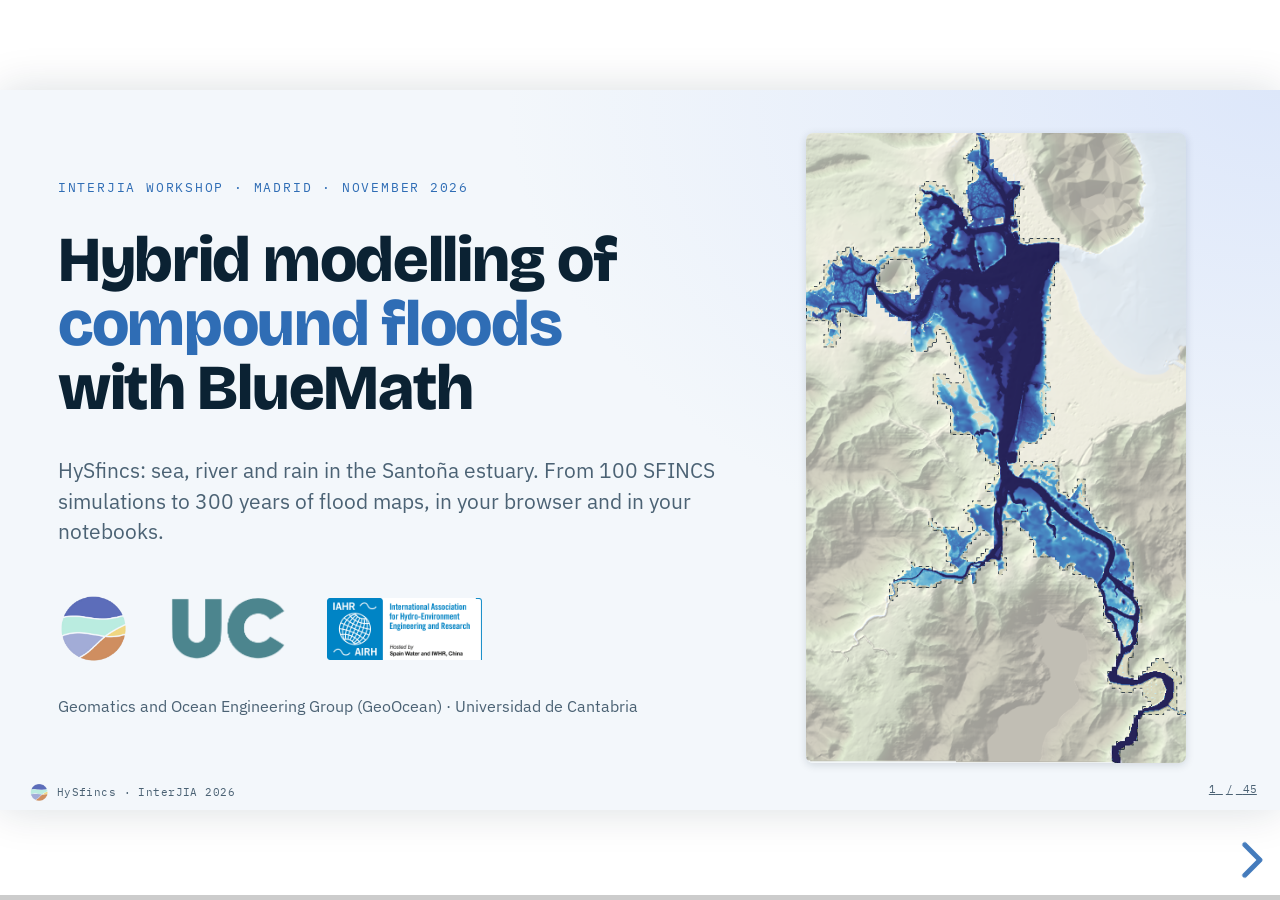
==== slides/index.html @ ae159c7e "[JTH] add slides for the course" ====
<!doctype html>
<html lang="en">
<head>
<meta charset="utf-8">
<meta name="viewport" content="width=device-width, initial-scale=1">
<title>HySfincs · InterJIA 2026</title>
<meta name="description" content="Hybrid compound-flood modelling of the Santoña estuary with BlueMath: interactive slides of the InterJIA workshop (GeoOcean, Universidad de Cantabria).">
<link rel="icon" href="img/geoocean.png">
<link rel="preconnect" href="https://fonts.googleapis.com">
<link rel="stylesheet" href="https://fonts.googleapis.com/css2?family=Bricolage+Grotesque:opsz,wght@12..96,500;12..96,700;12..96,800&family=IBM+Plex+Mono:wght@500;600&family=IBM+Plex+Sans:wght@400;500;600&display=swap">
<link rel="stylesheet" href="vendor/reveal/reset.min.css">
<link rel="stylesheet" href="vendor/reveal/reveal.min.css">
<link rel="stylesheet" href="css/theme.css">
<link rel="stylesheet" href="css/bricks.css">
</head>
<body>
<div class="reveal">
<div class="slides">

<!-- =====================================================================
     0. INTRO
     ===================================================================== -->
<section class="title" data-state="title">
  <div class="frame full">
    <div class="cols c-6-4" style="align-items:center">
      <div class="stack" style="gap:1.2em">
        <div class="eyebrow">InterJIA workshop · Madrid · November 2026</div>
        <h1>Hybrid modelling of <em>compound floods</em> with BlueMath</h1>
        <p class="lede">HySfincs: sea, river and rain in the Santoña estuary. From 100 SFINCS simulations to 300 years of flood maps, in your browser and in your notebooks.</p>
        <div class="logos" style="margin-top:1.2em">
          <img src="img/geoocean.png" alt="GeoOcean">
          <img src="img/UC.png" alt="Universidad de Cantabria">
          <img class="wide" src="img/interjia.png" alt="IAHR">
        </div>
        <p class="small muted" style="margin-top:.4em">Geomatics and Ocean Engineering Group (GeoOcean) · Universidad de Cantabria</p>
      </div>
      <div class="figure fill" data-demo="title-map"></div>
    </div>
  </div>
  <aside class="notes">Welcome. Two hours: short talks, each followed by a notebook. Everything you see here runs in the browser; the notebooks run in Codespaces.</aside>
</section>

<section>
  <div class="frame">
    <div>
      <div class="eyebrow">Today</div>
      <h2>Four steps, four notebooks</h2>
      <p class="lede">Each block is a short talk with interactive demos, then you run the notebook. About two hours in total.</p>
    </div>
    <div class="stack" style="justify-content:center">
      <div class="pipeline" style="grid-template-columns:repeat(5,1fr)">
        <div class="step"><span class="n">15 min</span><h3>BlueMath &amp; the case</h3><p>Why hybrid models, and the Santoña estuary.</p></div>
        <div class="step"><span class="n">15 + 25 min · notebook 01</span><h3>Sample &amp; simulate</h3><p>LHS + MDA pick 100 days, SFINCS floods them, PCA compresses the maps.</p><span class="tk k-stats">LHS · MDA · PCA</span></div>
        <div class="step"><span class="n">10 + 10 min · notebook 02</span><h3>Surrogate</h3><p>An RBF learns the flood map of any day in milliseconds.</p><span class="tk k-stats">RBF</span></div>
        <div class="step"><span class="n">10 + 10 min · notebook 03</span><h3>Climate emulator</h3><p>Weather types and copulas generate 300 years of plausible days.</p><span class="tk k-stats">KMA · copulas</span></div>
        <div class="step"><span class="n">10 + 10 min · notebook 04</span><h3>Flood climate</h3><p>110,000 days through the surrogate: return periods and flood maps.</p><span class="tk k-method">HyFlood</span></div>
      </div>
      <div class="callout" style="margin-top:1.2em">Got lost? Set <code>USE_PRETRAINED = True</code> at the top of notebooks 02 and 04: they then read our models from <code>notebooks/pretrained/</code>.</div>
    </div>
  </div>
</section>

<section>
  <div class="frame">
    <div>
      <div class="eyebrow">Your lab for today</div>
      <h2>Everything is ready in the browser</h2>
    </div>
    <div class="cols c2" style="align-content:start">
      <div class="stack">
        <div class="card">
          <h3>1 · Open Codespaces</h3>
          <p class="small">On <span class="mono">github.com/GeoOcean/BlueMath_Course_InterJIA</span>, click <b>Code → Codespaces → Create</b>. Wait about a minute: everything is installed.</p>
        </div>
        <div class="card">
          <h3>2 · Run the notebooks in order</h3>
          <p class="small">Open <code>notebooks/01</code> and choose the Python kernel in <span class="mono">/opt/conda</span>. Then 02, 03 and 04.</p>
        </div>
        <div class="card">
          <h3>3 · Stuck?</h3>
          <p class="small">Set <code>USE_PRETRAINED = True</code> at the top of notebooks 02 and 04 (<code>run_sfincs = False</code> in 01) and continue with our results.</p>
        </div>
      </div>
      <div class="card soft mono small" style="white-space:pre;line-height:1.55;align-self:start">notebooks/
├── <b>01_SFINCS_wrapper.ipynb</b>
├── <b>02_Surrogate.ipynb</b>
├── <b>03_Emulator.ipynb</b>
├── <b>04_Flood_climate.ipynb</b>
├── data/          inputs
├── pretrained/    our results
└── utils/         helper code</div>
    </div>
  </div>
  <aside class="notes">Prefer your own machine? The README explains how to run the same setup with Docker or conda.</aside>
</section>

<!-- =====================================================================
     1. BLUEMATH
     ===================================================================== -->
<section>
  <div class="frame full">
    <div class="cols c-4-6" style="align-items:center">
      <div class="stack" style="gap:1em">
        <div class="eyebrow">BlueMath · GeoOcean, Universidad de Cantabria</div>
        <h1 style="font-size:2.6em">Small pieces.<br><em>Bigger</em> ocean science.</h1>
        <p class="lede">BlueMath is an open-source Python framework for the statistical analysis and simulation of coastal climate hazards. Years of research broken into small, reusable pieces that anyone can snap together into methods and climate services.</p>
        <p class="mono small"><a href="https://github.com/GeoOcean/BlueMath" target="_blank" rel="noopener">github.com/GeoOcean/BlueMath</a></p>
      </div>
      <div data-demo="bricks-hero"></div>
    </div>
  </div>
</section>

<section>
  <div class="frame">
    <div>
      <div class="eyebrow">Why we built it</div>
      <h2>Most coastal research is hard to reuse</h2>
    </div>
    <div class="stack" style="justify-content:center;gap:1.6em" data-demo="count-up">
      <div class="stats">
        <div class="stat"><div class="num" data-count="70">70%</div><p>of researchers failed to reproduce someone else's published research.</p><div class="src">Baker, 2016</div></div>
        <div class="stat"><div class="num" data-count="50" data-prefix="&gt;">&gt;50%</div><p>failed to reproduce their own experiments.</p><div class="src">Baker, 2016</div></div>
        <div class="stat"><div class="num" data-count="11">11%</div><p>of the analysed papers provided their code.</p><div class="src">Jansen et al., 2020</div></div>
      </div>
      <p style="max-width:44em">Research slows down when every new method has to be rebuilt from scratch before it fits into an existing workflow. BlueMath turns that work into shared pieces that are <b>written once, tested, and reused</b>.</p>
    </div>
  </div>
</section>

<section>
  <div class="frame">
    <div>
      <div class="eyebrow">Three layers</div>
      <h2>Pieces snap into methods. Methods stack into services.</h2>
    </div>
    <div data-demo="explorer" class="fill"></div>
  </div>
  <aside class="notes">Click a method: the wires show the toolkit pieces it uses. Today we build HyFlood (LHS, MDA, PCA, SFINCS + an interpolator) and feed it with a MUSCLE-like climate emulator: the "probabilistic flood risk" service.</aside>
</section>

<section>
  <div class="frame">
    <div>
      <div class="eyebrow">How you run it today</div>
      <h2>One image, every machine</h2>
    </div>
    <div class="layers">
      <div class="lay-row fragment fade-up" data-fragment-index="4">
        <div class="lay-k">You work here</div>
        <div class="lay k-data2"><img src="img/icons/jupyter.svg" alt=""><div><b>This repository</b><small>notebooks and data</small></div></div>
      </div>
      <div class="lay-row">
        <div class="lay-k fragment fade-up" data-fragment-index="2">Docker image<small>geoocean/interjia</small></div>
        <div class="lay-image">
          <div class="lay k-stats2 fragment fade-up" data-fragment-index="3"><img src="img/icons/python.svg" alt=""><img src="img/geoocean.png" alt=""><div><b>Python + bluemath-tk</b><small>and everything the notebooks need</small></div></div>
          <div class="lay k-model2 fragment fade-up" data-fragment-index="2"><img src="img/icons/fortran.svg" alt=""><div><b>SFINCS</b><small>the flood model</small></div></div>
          <div class="lay k-os2 fragment fade-up" data-fragment-index="2"><img src="img/icons/ubuntu.svg" alt=""><div><b>Ubuntu 22.04</b><small>system libraries</small></div></div>
        </div>
      </div>
      <div class="lay-row fragment fade-up" data-fragment-index="1">
        <div class="lay-k">Runs on</div>
        <div class="lay-hosts">
          <div class="lay host"><img src="img/icons/github.svg" alt=""><div><b>GitHub Codespaces</b><small>in the browser · today</small></div></div>
          <div class="lay host"><img src="img/icons/docker.svg" alt=""><div><b>Your laptop</b><small>Docker · Linux, Windows, macOS</small></div></div>
          <div class="lay host"><img src="img/icons/docker.svg" alt="" style="filter:grayscale(1)"><div><b>A cluster</b><small>Apptainer · many cores</small></div></div>
        </div>
      </div>
      <p class="small muted fragment" data-fragment-index="5">Installed once, the same everywhere: same results on any machine. Platforms such as <a href="https://dive.edito.eu" target="_blank" rel="noopener">EDITO</a> run models the same way.</p>
    </div>
  </div>
  <aside class="notes">Build it from the bottom: the machine, then the image (Ubuntu and SFINCS compiled once), then Python with bluemath-tk, then the repository mounted on top. Only the bottom row changes between Codespaces, a laptop or a cluster. Note: EDITO runs tools the same way, as containers in a cloud datalab next to its data lake.</aside>
</section>

<section>
  <div class="frame">
    <div>
      <div class="eyebrow">Coming to BlueMath</div>
      <h2>HYDRA: hydrology and climate in Python</h2>
    </div>
    <div class="cols c-3-7" style="align-items:center">
      <div class="stack" style="align-items:center;gap:1em">
        <img src="img/hydra.png" alt="HYDRA logo" class="hydra-logo">
        <p class="small muted center">From raw data to scenarios, simulations and risk products, in reproducible workflows.</p>
        <p class="mono small center"><a href="https://hydra-web.yellowwave-5aaa93b0.spaincentral.azurecontainerapps.io/" target="_blank" rel="noopener">HYDRA website ↗</a></p>
      </div>
      <div class="stack" style="gap:1em">
        <div class="cols c4" style="gap:.7em">
          <div class="card"><span class="tag">1</span><h3>Data</h3><p class="small muted">Automatic downloads: precipitation, discharge, climate change, soils</p></div>
          <div class="card"><span class="tag">2</span><h3>Climate analysis</h3><p class="small muted">Extremes, regional frequency, copulas, spatial interpolation</p></div>
          <div class="card"><span class="tag">3</span><h3>Stochastic generation</h3><p class="small muted">Synthetic series and multisite rainfall</p></div>
          <div class="card"><span class="tag">4</span><h3>Modelling</h3><p class="small muted">Hydrological and hydraulic models, automated</p></div>
        </div>
        <div class="cols c2" style="gap:.7em">
          <div class="card soft"><p class="tiny muted mono-label">DATA SOURCES</p><p class="small">ERA5 · GPM · AEMET · Meteostat · GloFAS · GRDC · CMIP6 · SoilGrids</p></div>
          <div class="card soft"><p class="tiny muted mono-label">MODELS</p><p class="small">HEC-HMS · SWAT+ · HEC-RAS · <b>SFINCS</b></p></div>
        </div>
        <p class="small">Today the river discharge and the rain come as files. With HYDRA in BlueMath, the same SFINCS workflow could start from the downloads and the stochastic rainfall.</p>
      </div>
    </div>
  </div>
  <aside class="notes">HYDRA, by Salvador Navas (GeoOcean): a modular library for hydrological and climate analysis and flood modelling. 4 modules, 51 notebooks, pilot cases on the Manzanares (Madrid) and the 2024 Valencia DANA. It will probably be included in BlueMath soon.</aside>
</section>

<section>
  <div class="frame">
    <div>
      <div class="eyebrow">The hybrid recipe</div>
      <h2>Expensive physics where it matters, statistics everywhere else</h2>
    </div>
    <div class="stack" style="gap:1.2em">
      <div class="pipeline">
        <div class="step fragment fade-up" data-fragment-index="1"><span class="n">01</span><h3>Sample</h3><p>Cover all plausible days</p><span class="tk k-stats">LHS</span></div>
        <div class="step fragment fade-up" data-fragment-index="1"><span class="n">01</span><h3>Select</h3><p>Keep the 100 most different</p><span class="tk k-stats">MDA</span></div>
        <div class="step fragment fade-up" data-fragment-index="2"><span class="n">01</span><h3>Simulate</h3><p>Run the physics on those 100 days only</p><span class="tk k-model">SFINCS</span></div>
        <div class="step fragment fade-up" data-fragment-index="3"><span class="n">01</span><h3>Reduce</h3><p>Flood maps → a few numbers</p><span class="tk k-stats">PCA</span></div>
        <div class="step fragment fade-up" data-fragment-index="3"><span class="n">02</span><h3>Learn</h3><p>Forcing → numbers → map</p><span class="tk k-stats">RBF</span></div>
        <div class="step fragment fade-up" data-fragment-index="4"><span class="n">03 · 04</span><h3>Emulate</h3><p>Thousands of years of days → flood statistics</p><span class="tk k-stats">KMA · copulas</span></div>
      </div>
      <div class="cols c3 fragment" data-fragment-index="5" style="margin-top:.6em">
        <div class="card"><div class="big-num" style="color:var(--river)">2.6 days</div><p class="small muted">SFINCS on the 110,673 emulated days (~2 s each)</p></div>
        <div class="card"><div class="big-num" style="color:var(--sea)">~5 min</div><p class="small muted">SFINCS on the 100 selected days, in parallel on a laptop</p></div>
        <div class="card"><div class="big-num" style="color:var(--rain)">seconds</div><p class="small muted">The surrogate on the 110,673 days</p></div>
      </div>
    </div>
  </div>
  <aside class="notes">This is the whole course in one slide. The numbers at the bottom are the reason hybrid models exist.</aside>
</section>

<!-- =====================================================================
     2. CASE STUDY
     ===================================================================== -->
<section>
  <div class="frame">
    <div>
      <div class="eyebrow">The case</div>
      <h2>The Santoña estuary floods from three sides</h2>
    </div>
    <div class="cols c-4-6">
      <div class="stack" style="gap:1em">
        <ul class="clean">
          <li><b class="sea">The sea</b>: tide + storm surge + wave setup enter through the mouth, between El Puntal and Santoña.</li>
          <li><b class="river">The river</b>: the Asón brings up to ~1,200 m³/s into the south of the estuary.</li>
          <li><b class="rain">The rain</b>: falls on the whole domain, marshes and valleys included.</li>
        </ul>
        <div class="callout">Often the three arrive <b>on the same day</b>: a compound flood. Modelling each driver alone misses it.</div>
        <p class="tiny muted">Hover the map: elevation from the 20 m topobathymetry (UTM 30N). The dashed area is the SFINCS domain, closed at the mouth.</p>
      </div>
      <div data-demo="site-map" class="fill"></div>
    </div>
  </div>
</section>

<section>
  <div class="frame">
    <div>
      <div class="eyebrow">Data · 2008–2018</div>
      <h2>Ten years of daily drivers</h2>
    </div>
    <div data-demo="history-ts" class="fill"></div>
  </div>
  <aside class="notes">Daily maxima. TWL = astronomical tide + surge + wave setup at the mouth. Q = Asón at Ampuero. Rain = daily accumulation. Drag on the plot to zoom into a winter.</aside>
</section>

<section>
  <div class="frame">
    <div>
      <div class="eyebrow">Data · 3,716 days</div>
      <h2>Are the drivers related?</h2>
    </div>
    <div class="cols c-7-3">
      <div data-demo="history-scatter" class="fill"></div>
      <div class="stack" style="justify-content:center">
        <p><b class="river">River</b> and <b class="rain">rain</b> go together: rain generates the runoff. A big flood with no rain is not physical.</p>
        <p>The <b class="sea">sea</b> is driven by the tide, the surge and the waves: almost independent of the river.</p>
        <div class="callout">The sampling of notebook 01 and the emulator of notebook 03 must respect this structure.</div>
      </div>
    </div>
  </div>
</section>

<!-- =====================================================================
     3. NOTEBOOK 01
     ===================================================================== -->
<section class="divider">
  <div class="frame">
    <div class="cols c-3-7" style="align-items:center">
      <div class="num">01</div>
      <div>
        <div class="eyebrow">Notebook 01 · SFINCS wrapper</div>
        <h1>Sample and simulate</h1>
        <p class="lede">We cannot run SFINCS for every possible day. Which days do we run?</p>
        <div class="learn"><span>Latin Hypercube</span><span>Maximum Dissimilarity</span><span>SFINCS forcing</span><span>subgrid</span><span>PCA</span></div>
      </div>
    </div>
  </div>
</section>

<section>
  <div class="frame">
    <div>
      <div class="eyebrow"><span class="nb">01</span> Sampling</div>
      <h2>Random vs Latin Hypercube</h2>
    </div>
    <div class="cols c-7-3">
      <div data-demo="lhs" class="fill"></div>
      <div class="stack" style="justify-content:center">
        <p><b>Random</b> sampling leaves gaps and clusters, by chance.</p>
        <p><b>LHS</b> splits every variable into <i>N</i> equal strata and puts exactly one sample in each row and each column: one shaded cell per row and per column.</p>
        <p class="small muted">Every value range is covered, whatever <i>N</i>. Here the samples sit at the centre of their cells; in bluemath-tk they are placed at random inside them. In 3D (TWL, Q, rain) the idea is the same.</p>
        <div class="callout small">Notebook: <code>LHS(num_dimensions=3, seed=1)</code> → 20,000 samples.</div>
      </div>
    </div>
  </div>
</section>

<section>
  <div class="frame">
    <div>
      <div class="eyebrow"><span class="nb">01</span> Sampling</div>
      <h2>Keep it physical</h2>
    </div>
    <div class="cols c-7-3">
      <div data-demo="hull" class="fill"></div>
      <div class="stack" style="justify-content:center">
        <p>The LHS samples <b class="river">Q</b> and <b class="rain">rain</b> independently: it proposes a river flood on a dry day.</p>
        <p>We keep only the samples inside the <b>convex hull</b> of the observed (Q, rain) pairs.</p>
        <p class="small muted">The <b class="sea">TWL</b> is left free: high tide + river flood stays possible.</p>
        <div class="callout small"><span data-ref="hull-count">20,000 → 13,457</span> plausible scenarios.</div>
      </div>
    </div>
  </div>
</section>

<section>
  <div class="frame">
    <div>
      <div class="eyebrow"><span class="nb">01</span> Selection</div>
      <h2>Maximum Dissimilarity: the most different days</h2>
    </div>
    <div class="cols c-7-3">
      <div data-demo="mda-toy" class="fill"></div>
      <div class="stack" style="justify-content:center">
        <ol style="margin:0;padding-left:1.2em;display:grid;gap:.5em" class="small">
          <li>Start from an extreme point.</li>
          <li>For every point, compute its distance to the <b>closest</b> point already selected.</li>
          <li>Select the point with the <b>largest</b> of those distances.</li>
          <li>Repeat until you have <i>N</i>.</li>
        </ol>
        <p class="small muted">The selection covers the edges first: exactly where the extremes are. Random selection mostly picks the crowded centre.</p>
      </div>
    </div>
  </div>
</section>

<section>
  <div class="frame">
    <div>
      <div class="eyebrow"><span class="nb">01</span> Selection</div>
      <h2>100 days for SFINCS</h2>
    </div>
    <div class="cols c-7-3">
      <div data-demo="mda-3d" class="fill"></div>
      <div class="stack" style="justify-content:center">
        <p>The real selection of the notebook: <b>MDA</b> on the 13,457 plausible scenarios, normalised to [0, 1].</p>
        <p class="small muted">Move the slider: the first cases are the corners of the space. Drag the plot to rotate it.</p>
        <div class="callout small"><code>MDA(num_centers=100).fit(data, normalize_data=True)</code></div>
      </div>
    </div>
  </div>
</section>

<section>
  <div class="frame">
    <div>
      <div class="eyebrow"><span class="nb">01</span> Forcing</div>
      <h2>From one daily value to a SFINCS forcing</h2>
    </div>
    <div class="cols c-7-3">
      <div data-demo="forcing" class="fill"></div>
      <div class="stack" style="justify-content:center;gap:.7em">
        <p class="small"><b class="sea">Sea</b>: a triangle peaking at hour 12. The tide is symmetric around the mean level and the residual (surge + setup) is nearly constant over a day, so
          <math display="block"><msub><mi>TWL</mi><mi>min</mi></msub><mo>=</mo><mn>2</mn><mover><mi>NTR</mi><mo>‾</mo></mover><mo>−</mo><msub><mi>TWL</mi><mi>max</mi></msub></math></p>
        <p class="small"><b class="river">River</b>: the SCS unit hydrograph scaled to the daily peak, shifted by a random lag of ±2–6 h.</p>
        <p class="small"><b class="rain">Rain</b>: the daily depth spread uniformly over the 24 h.</p>
      </div>
    </div>
  </div>
</section>

<section>
  <div class="frame">
    <div>
      <div class="eyebrow"><span class="nb">01</span> SFINCS</div>
      <h2>A fast flood model, thanks to subgrid</h2>
    </div>
    <div class="cols c-4-6">
      <div class="stack" style="gap:.8em">
        <p class="small"><b>SFINCS</b> (Deltares) solves simplified shallow-water equations: fast enough for compound floods over large areas.</p>
        <ul class="clean small">
          <li><b>100 m</b> computational grid, 175 × 127 cells</li>
          <li><b>Subgrid</b> tables from the <b>20 m</b> DEM: each cell knows how its volume and wet area grow with the level</li>
          <li><b class="sea">Water level</b> imposed on the mouth line, <b class="river">Asón</b> at the southern edge, <b class="rain">rain</b> on every cell</li>
          <li>~2 s per day of simulation</li>
        </ul>
        <p class="tiny muted">Move the water level: a coarse model without subgrid sees the cell as either dry or wet; the subgrid cell fills gradually, like the real terrain.</p>
      </div>
      <div data-demo="subgrid" class="fill"></div>
    </div>
  </div>
</section>

<section>
  <div class="frame">
    <div>
      <div class="eyebrow"><span class="nb">01</span> Results</div>
      <h2>Each driver floods a different place</h2>
    </div>
    <div data-demo="sfincs-cases" class="fill"></div>
  </div>
  <aside class="notes">Real SFINCS results (maximum water depth on the 20 m DEM). These are the MDA cases closest to each situation, as in the notebook.</aside>
</section>

<section>
  <div class="frame">
    <div>
      <div class="eyebrow"><span class="nb">01</span> PCA</div>
      <h2>Principal components in two dimensions</h2>
    </div>
    <div class="cols c-6-4">
      <div data-demo="pca-toy" class="fill"></div>
      <div class="stack" style="justify-content:center">
        <p>PCA finds the directions where the data <b>vary the most</b>. Rotate the axis: the variance of the projections is largest along PC1.</p>
        <p class="small muted">With correlated variables, one direction captures almost everything, and the second adds little.</p>
        <div class="callout small">Our "variables" are the 2,910 wet cells of a flood map. Most of them rise and fall together.</div>
      </div>
    </div>
  </div>
</section>

<section>
  <div class="frame">
    <div>
      <div class="eyebrow"><span class="nb">01</span> PCA</div>
      <h2>2,910 cells → 8 numbers</h2>
    </div>
    <div data-demo="pca-maps" class="fill"></div>
  </div>
  <aside class="notes">Water level map = mean + PC1·EOF1 + PC2·EOF2 + … The EOFs are maps, the PCs are the weights of each case. 8 PCs keep 99.9% of the variance.</aside>
</section>

<section class="hands-on">
  <div class="frame">
    <div>
      <div class="eyebrow">Hands-on · 25 min</div>
      <h2>Your turn: notebook 01</h2>
    </div>
    <div class="cols c-6-4">
      <div class="nbcard">
        <div class="nbname">notebooks/01_SFINCS_wrapper.ipynb</div>
        <ol>
          <li>Look at the historical days and build the <b>LHS + hull + MDA</b> selection.</li>
          <li>Plot the forcing of a few cases. Which lag did each case get?</li>
          <li>Build the SFINCS model and <b>run the 100 cases</b> (a few minutes).</li>
          <li>Compare the flood maps of the six situations.</li>
          <li>Fit the <b>PCA</b>: how many components do you need?</li>
        </ol>
        <div class="callout warn small">No SFINCS on your machine? Set <code>run_sfincs = False</code>: the notebook uses our results.</div>
      </div>
      <div class="stack">
        <div class="clock">25′</div>
        <p class="small muted">You should see:</p>
        <div class="expect">SFINCS cases run: 100 of 100
8 PCs explain 99.91% of the variance</div>
      </div>
    </div>
  </div>
</section>

<!-- =====================================================================
     4. NOTEBOOK 02
     ===================================================================== -->
<section class="divider">
  <div class="frame">
    <div class="cols c-3-7" style="align-items:center">
      <div class="num">02</div>
      <div>
        <div class="eyebrow">Notebook 02 · Surrogate</div>
        <h1>A flood model in milliseconds</h1>
        <p class="lede">An interpolator learns the 100 SFINCS runs and predicts the flood map of any day.</p>
        <div class="learn"><span>radial basis functions</span><span>inverse PCA</span><span>k-fold cross-validation</span></div>
      </div>
    </div>
  </div>
</section>

<section>
  <div class="frame">
    <div>
      <div class="eyebrow"><span class="nb">02</span> RBF</div>
      <h2>Radial basis functions in one dimension</h2>
    </div>
    <div class="cols c-7-3">
      <div data-demo="rbf-1d" class="fill"></div>
      <div class="stack" style="justify-content:center;gap:.7em">
        <p class="small">The prediction is a weighted sum of bumps centred at the training points, plus a linear trend:</p>
        <math display="block"><mi>f</mi><mo>(</mo><mi>x</mi><mo>)</mo><mo>=</mo><munder><mo>∑</mo><mi>i</mi></munder><msub><mi>w</mi><mi>i</mi></msub><mspace width="0.2em"/><msup><mi>e</mi><mrow><mo>−</mo><msup><mrow><mo>‖</mo><mi>x</mi><mo>−</mo><msub><mi>x</mi><mi>i</mi></msub><mo>‖</mo></mrow><mn>2</mn></msup><mo>/</mo><mn>2</mn><msup><mi>σ</mi><mn>2</mn></msup></mrow></msup><mo>+</mo><msub><mi>a</mi><mn>0</mn></msub><mo>+</mo><mi>a</mi><mo>·</mo><mi>x</mi></math>
        <p class="small">The weights make <i>f</i> pass <b>exactly</b> through every training point. <b>σ</b> sets how far each point reaches.</p>
        <p class="tiny muted">Click on the plot to add a training point. bluemath-tk optimises σ for each output.</p>
      </div>
    </div>
  </div>
</section>

<section>
  <div class="frame">
    <div>
      <div class="eyebrow"><span class="nb">02</span> The surrogate</div>
      <h2>From the forcing to a flood map</h2>
    </div>
    <div class="stack" style="justify-content:center;gap:1.4em">
      <div class="pipeline" style="grid-template-columns:repeat(5,1fr)">
        <div class="step"><span class="n">input</span><h3>3 numbers</h3><p><span class="sea">TWL</span>, <span class="river">Q</span>, <span class="rain">rain</span>, normalised to [0, 1]</p></div>
        <div class="step"><span class="n">× 8 RBFs</span><h3>8 PCs</h3><p>One RBF per principal component, each with its own σ</p><span class="tk k-stats">RBF</span></div>
        <div class="step"><span class="n">inverse PCA</span><h3>Water level</h3><p>mean + Σ PC<sub>k</sub> · EOF<sub>k</sub> on the 100 m grid</p><span class="tk k-stats">PCA</span></div>
        <div class="step"><span class="n">subgrid downscaling</span><h3>Water depth</h3><p>max(level − DEM, 0) on the 20 m DEM</p><span class="tk k-model">hydromt-sfincs</span></div>
        <div class="step"><span class="n">output</span><h3>Flood map</h3><p>In milliseconds, for any day</p></div>
      </div>
      <div class="cols c2">
        <div class="card"><h3>Why water level, not depth?</h3><p class="small muted">The level is a smooth surface defined in every active cell: PCA and RBF handle it well. The DEM adds the sharp wet/dry edges afterwards.</p></div>
        <div class="card"><h3>What the RBF cannot do</h3><p class="small muted">It interpolates between the 100 SFINCS days. Outside their range (bigger storms than ever simulated) it is not reliable.</p></div>
      </div>
    </div>
  </div>
</section>

<section>
  <div class="frame">
    <div>
      <div class="eyebrow"><span class="nb">02</span> Live</div>
      <h2>Your own flood, computed in this browser</h2>
    </div>
    <div data-demo="surrogate-live" class="fill"></div>
  </div>
  <aside class="notes">This is the actual RBF + PCA of notebook 02 (pretrained), reimplemented in JavaScript and checked against bluemath-tk. Try: high TWL alone, then high Q alone, then both. Then "Big river, no rain": each value is within the slider range, but the combination is outside the convex hull of the 100 SFINCS cases (in 3D), so the RBF extrapolates and the alert turns red. The 2D plots are projections, so a day can look inside both and still be outside in 3D.</aside>
</section>

<section>
  <div class="frame">
    <div>
      <div class="eyebrow"><span class="nb">02</span> Validation</div>
      <h2>How many SFINCS runs do we need?</h2>
    </div>
    <div data-demo="kfold" class="fill"></div>
  </div>
  <aside class="notes">5-fold: every case is predicted by an RBF that never saw it. With N training cases taken in MDA order. The error drops fast and flattens around 30–40 runs.</aside>
</section>

<section class="hands-on">
  <div class="frame">
    <div>
      <div class="eyebrow">Hands-on · 10 min</div>
      <h2>Your turn: notebook 02</h2>
    </div>
    <div class="cols c-6-4">
      <div class="nbcard">
        <div class="nbname">notebooks/02_Surrogate.ipynb</div>
        <ol>
          <li>Fit the <b>RBF</b> from the forcing to the 8 PCs.</li>
          <li>Run the <b>5-fold cross-validation</b> and look at the error vs the number of SFINCS runs.</li>
          <li>Compare SFINCS and RBF for the worst and the median case. Where does the surrogate fail?</li>
          <li>Predict your own days: change <code>new_days</code>.</li>
        </ol>
        <div class="callout small">💬 How would you improve it? More runs, another kernel, fewer PCs…</div>
      </div>
      <div class="stack">
        <div class="clock">10′</div>
        <p class="small muted">Lost? <code>USE_PRETRAINED = True</code></p>
      </div>
    </div>
  </div>
</section>

<!-- =====================================================================
     5. NOTEBOOK 03
     ===================================================================== -->
<section class="divider">
  <div class="frame">
    <div class="cols c-3-7" style="align-items:center">
      <div class="num">03</div>
      <div>
        <div class="eyebrow">Notebook 03 · Climate emulator</div>
        <h1>Hundreds of years of weather</h1>
        <p class="lede">Ten years of data cannot tell us the 100-year flood. We simulate plausible days that keep the physics of the weather.</p>
        <div class="learn"><span>daily weather types</span><span>Gaussian copulas</span><span>validation</span></div>
      </div>
    </div>
  </div>
</section>

<section>
  <div class="frame">
    <div>
      <div class="eyebrow"><span class="nb">03</span> Why emulate</div>
      <h2>From weather patterns to daily drivers</h2>
    </div>
    <div class="stack" style="justify-content:center;gap:1.3em">
      <div class="pipeline" style="grid-template-columns:repeat(4,1fr)">
        <div class="step fragment fade-up"><span class="n">yearly</span><h3>Annual weather types</h3><p>The large-scale ocean-climate state of each year</p><span class="tk k-stats">AWT</span></div>
        <div class="step fragment fade-up"><span class="n">daily · given</span><h3>Daily weather types</h3><p>25 patterns of sea level pressure around Iberia, simulated day by day</p><span class="tk k-stats">KMA · ALR</span></div>
        <div class="step fragment fade-up"><span class="n">daily · notebook 03</span><h3>One copula per type</h3><p>Rain, surge + setup and river discharge sampled <b>together</b></p><span class="tk k-stats">Gaussian copula</span></div>
        <div class="step fragment fade-up"><span class="n">output</span><h3>3 × 100 years</h3><p>110,673 plausible days, with the right dependence</p></div>
      </div>
      <div class="callout fragment">The DWT series (<code>data/xds_output.nc</code>) is given. In notebook 03 you fit the copulas and simulate the drivers. The tide is added in notebook 04.</div>
    </div>
  </div>
</section>

<section>
  <div class="frame">
    <div>
      <div class="eyebrow"><span class="nb">03</span> Predictor</div>
      <h2>25 daily weather types</h2>
    </div>
    <div data-demo="dwt" class="fill"></div>
  </div>
  <aside class="notes">KMA clustering of the daily atmospheric fields, 1979–2018. Shown: the mean pressure anomaly of each type. Click one: its typical rain, surge and river discharge.</aside>
</section>

<section>
  <div class="frame">
    <div>
      <div class="eyebrow"><span class="nb">03</span> Copulas</div>
      <h2>A Gaussian copula: dependence and marginals, separately</h2>
    </div>
    <div data-demo="copula" class="fill"></div>
  </div>
  <aside class="notes">Three steps: correlated normals → uniforms with the normal CDF → any marginal with its inverse CDF. The rank correlation survives every step.</aside>
</section>

<section>
  <div class="frame">
    <div>
      <div class="eyebrow"><span class="nb">03</span> Copulas</div>
      <h2>One copula per weather type</h2>
    </div>
    <div data-demo="rho" class="fill"></div>
  </div>
</section>

<section>
  <div class="frame">
    <div>
      <div class="eyebrow"><span class="nb">03</span> Output</div>
      <h2>Synthetic weather, validated</h2>
    </div>
    <div data-demo="emulated" class="fill"></div>
  </div>
  <aside class="notes">Top: ten years of one simulation, coloured strip = the weather type of each day. Bottom: quantiles of the simulated vs observed days (QQ). On the diagonal = same distribution.</aside>
</section>

<section class="hands-on">
  <div class="frame">
    <div>
      <div class="eyebrow">Hands-on · 10 min</div>
      <h2>Your turn: notebook 03</h2>
    </div>
    <div class="cols c-6-4">
      <div class="nbcard">
        <div class="nbname">notebooks/03_Emulator.ipynb</div>
        <ol>
          <li>Load the <b>weather types</b> and join them with the daily drivers.</li>
          <li>Fit one <b>Gaussian copula</b> per type and look at its correlations.</li>
          <li>Simulate <b>3 × 100 years</b> from the simulated weather types.</li>
          <li>Validate: histograms per type, scatter, QQ and annual maxima.</li>
        </ol>
        <div class="callout small">💬 Try the <code>ECDF</code> kernel instead of <code>KDE</code> for a variable: what happens to the extremes?</div>
      </div>
      <div class="stack">
        <div class="clock">10′</div>
        <p class="small muted">It writes <code>outputs/simulated_precip_ss_q.nc</code> for notebook 04.</p>
      </div>
    </div>
  </div>
</section>

<!-- =====================================================================
     6. NOTEBOOK 04
     ===================================================================== -->
<section class="divider">
  <div class="frame">
    <div class="cols c-3-7" style="align-items:center">
      <div class="num">04</div>
      <div>
        <div class="eyebrow">Notebook 04 · Flood climate</div>
        <h1>300 years of floods in seconds</h1>
        <p class="lede">The emulator gives the days, the surrogate gives the maps. Together: flood statistics.</p>
        <div class="learn"><span>tide + surge</span><span>training range</span><span>return periods</span><span>compound drivers</span></div>
      </div>
    </div>
  </div>
</section>

<section>
  <div class="frame">
    <div>
      <div class="eyebrow"><span class="nb">04</span> Total water level</div>
      <h2>Adding the tide back</h2>
    </div>
    <div data-demo="tide" class="fill"></div>
  </div>
  <aside class="notes">The emulator only knows the weather part (surge + setup). The tide does not depend on the weather, so we add a random daily tide maximum from the record. Then we clip the days to the training range of the RBF.</aside>
</section>

<section>
  <div class="frame">
    <div>
      <div class="eyebrow"><span class="nb">04</span> Statistics</div>
      <h2>Return periods from 300 emulated years</h2>
    </div>
    <div data-demo="return-period" class="fill"></div>
  </div>
  <aside class="notes">Sort the annual maxima; the k-th largest of n years has a return period of (n+1)/k. With 300 years the 100-year level is read directly, no extreme-value fit needed.</aside>
</section>

<section>
  <div class="frame">
    <div>
      <div class="eyebrow"><span class="nb">04</span> Maps</div>
      <h2>The flood map of any return period</h2>
    </div>
    <div data-demo="flood-T" class="fill"></div>
  </div>
  <aside class="notes">Cell by cell: the quantile of the annual maximum water level, converted to depth on the DEM.</aside>
</section>

<section>
  <div class="frame">
    <div>
      <div class="eyebrow"><span class="nb">04</span> Compound flooding</div>
      <h2>Two places, two different floods</h2>
    </div>
    <div data-demo="drivers" class="fill"></div>
  </div>
  <aside class="notes">Each coloured dot is the day that produced the annual maximum at that location. In the Asón valley they line up with high Q; in the western marshes with high TWL.</aside>
</section>

<section class="hands-on">
  <div class="frame">
    <div>
      <div class="eyebrow">Hands-on · 10 min</div>
      <h2>Your turn: notebook 04</h2>
    </div>
    <div class="cols c-6-4">
      <div class="nbcard">
        <div class="nbname">notebooks/04_Flood_climate.ipynb</div>
        <ol>
          <li>Rebuild the <b>TWL</b> = tide + surge + setup of every emulated day.</li>
          <li>Check how many days fall <b>outside the training range</b>.</li>
          <li>Run the 110,673 days through the surrogate and get the <b>annual maxima</b>.</li>
          <li>Plot the <b>return-period curves</b> and the 10- and 100-year maps.</li>
          <li>Which driver makes the annual maximum at each location?</li>
        </ol>
      </div>
      <div class="stack">
        <div class="clock">10′</div>
        <div class="callout small">💬 What limits the confidence in the 100-year level? What about the days above the training range?</div>
      </div>
    </div>
  </div>
</section>

<!-- =====================================================================
     7. WRAP-UP
     ===================================================================== -->
<section>
  <div class="frame">
    <div>
      <div class="eyebrow">Wrap-up</div>
      <h2>What we built today</h2>
    </div>
    <div class="stack" style="justify-content:center;gap:1.3em">
      <div class="cols c4">
        <div class="card"><div class="big-num" style="color:var(--accent)">100</div><p class="small muted">SFINCS runs, chosen with LHS + MDA</p></div>
        <div class="card"><div class="big-num" style="color:var(--accent)">8</div><p class="small muted">principal components per flood map (99.9%)</p></div>
        <div class="card"><div class="big-num" style="color:var(--accent)">110,673</div><p class="small muted">emulated days through the RBF surrogate</p></div>
        <div class="card"><div class="big-num" style="color:var(--accent)">1:100</div><p class="small muted">year flood map, without fitting an extreme-value distribution</p></div>
      </div>
      <p class="lede" style="max-width:none">The same recipe works for waves (HySwash, HyBeat), cyclones (SHyTCWaves) or any expensive model: <b>simulate a few, learn them, emulate many</b>.</p>
    </div>
  </div>
</section>

<section>
  <div class="frame">
    <div>
      <div class="eyebrow">Discussion</div>
      <h2>Where to be careful</h2>
    </div>
    <div class="cols c2" style="align-content:start">
      <div class="card"><h3>The training range</h3><p class="small muted">The RBF interpolates. Emulated days above the simulated maxima are clipped, and the rarest floods are underestimated. Add SFINCS runs at the edges.</p></div>
      <div class="card"><h3>Simplified forcing</h3><p class="small muted">One triangle, one hydrograph, uniform rain and a random lag per day: the timing of the drivers matters for compound floods.</p></div>
      <div class="card"><h3>The emulator</h3><p class="small muted">300 years from 10 years of local data and 40 of weather types. The tide is drawn independently of the weather.</p></div>
      <div class="card"><h3>A changing climate</h3><p class="small muted">Add sea level rise to the TWL, or drive the emulator with weather types from climate projections.</p></div>
    </div>
  </div>
</section>

<section class="title">
  <div class="frame full">
    <div class="cols c-6-4" style="align-items:center">
      <div class="stack" style="gap:1.1em">
        <div class="eyebrow">Thank you</div>
        <h1>Start with one piece.</h1>
        <p class="lede">Clone the repositories, pick a piece, and build something bigger on top of it.</p>
        <div class="stack tight mono small">
          <a href="https://github.com/GeoOcean/BlueMath_Course_InterJIA" target="_blank" rel="noopener">github.com/GeoOcean/BlueMath_Course_InterJIA</a>
          <a href="https://github.com/GeoOcean/BlueMath_tk" target="_blank" rel="noopener">github.com/GeoOcean/BlueMath_tk</a>
          <a href="https://github.com/GeoOcean/BlueMath" target="_blank" rel="noopener">github.com/GeoOcean/BlueMath</a>
          <a href="https://github.com/Deltares/SFINCS" target="_blank" rel="noopener">github.com/Deltares/SFINCS</a>
        </div>
        <div class="logos" style="margin-top:.8em">
          <img src="img/geoocean.png" alt="GeoOcean">
          <img src="img/UC.png" alt="Universidad de Cantabria">
          <img class="wide" src="img/interjia.png" alt="IAHR">
        </div>
      </div>
      <div class="stack" style="gap:1em">
        <div class="card"><h3>Contribute to BlueMath</h3><p class="small muted">Develop code, use and test the methods on your coast, bring computing power, start a project, host a course. Open an issue or a pull request.</p></div>
        <div class="card"><h3>Credits</h3><p class="small muted">BlueMath toolkit (GeoOcean): LHS, MDA, PCA, RBF and the climate emulator. SFINCS and HydroMT-SFINCS (Deltares). Licensed GPL-3.0.</p></div>
      </div>
    </div>
  </div>
</section>

</div>
<div class="deck-footer"><img src="img/geoocean.png" alt=""> HySfincs · InterJIA 2026</div>
</div>

<script src="vendor/reveal/reveal.min.js"></script>
<script src="vendor/reveal/notes.min.js"></script>
<script src="vendor/plotly.min.js"></script>
<script type="module" src="js/main.js"></script>
</body>
</html>
---- slides/css/theme.css ----
/* HySfincs slides: reveal.js handles navigation only (disableLayout), this
   file lays out a 16:9 stage that scales with the window (all sizes in em). */

:root {
  /* GeoOcean logo */
  --go-indigo: #5B6BB8;
  --go-mint: #B8EBDF;
  --go-lavender: #A3ACD8;
  --go-sand: #CC8B5E;
  --go-sun: #F0D88A;

  --bg: #F3F7FB;
  --bg-2: #E6EEF6;
  --card: #FFFFFF;
  --ink: #0B2233;
  --muted: #4B6274;
  --line: #CCD9E5;
  --navy: #0B1F3A;
  --navy-2: #16306A;
  --accent: #2F6DB5;
  --accent-2: #087DA6;

  /* the three drivers, used everywhere */
  --sea: #2F6DB5;
  --river: #C47A45;
  --rain: #2A9D8F;

  /* BlueMath bricks */
  --k-data: #E8B94A;
  --k-stats: #C892C5;
  --k-model: #7DB3E3;
  --k-domain: #93BD8B;
  --k-method: #7FDBF8;
  --k-service: #F5AE90;

  --font-display: "Bricolage Grotesque", "Avenir Next", system-ui, sans-serif;
  --font-body: "IBM Plex Sans", system-ui, -apple-system, "Segoe UI", sans-serif;
  --font-mono: "IBM Plex Mono", ui-monospace, Menlo, Consolas, monospace;
}

html, body { height: 100%; margin: 0; background: #DCE5EE; }

/* ---------- 16:9 stage ---------- */
.reveal {
  --sw: min(100vw, calc(100vh * 16 / 9));
  --sh: calc(var(--sw) * 9 / 16);
  font-family: var(--font-body);
  font-size: calc(var(--sw) / 62);
  line-height: 1.45;
  color: var(--ink);
}
.reveal .slides {
  width: var(--sw); height: var(--sh);
  inset: 0; margin: auto;
  text-align: left;
  background: var(--bg);
  box-shadow: 0 0 2em rgb(11 34 51 / .15);
  overflow: hidden;
}
.reveal .slides > section {
  width: 100%; height: 100%; top: 0; left: 0;
  padding: 0; box-sizing: border-box;
}
.reveal .slides > section > .frame {
  position: absolute; inset: 0;
  padding: 2.1em 2.8em 2.3em;
  display: grid; grid-template-rows: auto minmax(0, 1fr);
  gap: 1em; box-sizing: border-box;
}
.reveal .slides > section > .frame.full { grid-template-rows: minmax(0, 1fr); }
.reveal .controls { color: var(--accent); }
.reveal .progress { color: var(--accent); height: .25em; }
.reveal .slide-number {
  background: transparent; color: var(--muted);
  font-family: var(--font-mono); font-size: .55em;
  right: calc((100vw - var(--sw)) / 2 + 1.6em); bottom: calc((100vh - var(--sh)) / 2 + .9em);
}
.deck-footer {
  position: absolute; z-index: 5; pointer-events: none;
  left: calc((100vw - var(--sw)) / 2 + 2.8em); bottom: calc((100vh - var(--sh)) / 2 + .8em);
  font-family: var(--font-mono); font-size: .52em; color: var(--muted); letter-spacing: .04em;
  display: flex; align-items: center; gap: .8em;
}
.deck-footer img { height: 1.6em; }
.reveal.dark-slide ~ .deck-footer, .deck-footer.on-dark { color: rgb(255 255 255 / .6); }

/* ---------- type ---------- */
.reveal h1, .reveal h2, .reveal h3 {
  font-family: var(--font-display); margin: 0; letter-spacing: -0.02em;
  text-wrap: balance; color: inherit; text-transform: none;
}
.reveal h1 { font-size: 3.1em; line-height: 1; font-weight: 800; }
.reveal h2 { font-size: 1.85em; line-height: 1.08; font-weight: 700; }
.reveal h3 { font-size: 1.05em; line-height: 1.2; font-weight: 700; }
.reveal p { margin: 0; }
.reveal em { font-style: normal; color: var(--accent); }
.reveal strong, .reveal b { font-weight: 600; }
.reveal a { color: var(--accent); }
.reveal code, .reveal .mono { font-family: var(--font-mono); font-size: .88em; }
.reveal code { background: var(--bg-2); padding: .05em .3em; border-radius: .2em; }
.eyebrow {
  font-family: var(--font-mono); font-size: .62em; letter-spacing: .14em;
  text-transform: uppercase; color: var(--accent); margin-bottom: .45em;
  display: flex; gap: .8em; align-items: center;
}
.eyebrow .nb {
  background: var(--accent); color: white; border-radius: .25em; padding: .1em .45em;
  letter-spacing: .06em;
}
.lede { font-size: 1.02em; color: var(--muted); max-width: 46em; margin-top: .5em !important; }
.muted { color: var(--muted); }
.small { font-size: .78em; }
.tiny { font-size: .62em; }
.center { text-align: center; }
.reveal ul.clean { list-style: none; margin: 0; padding: 0; display: grid; gap: .55em; }
.reveal ul.clean li { padding-left: 1.1em; position: relative; }
.reveal ul.clean li::before {
  content: ""; position: absolute; left: 0; top: .55em; width: .45em; height: .45em;
  border-radius: 50%; background: var(--accent);
}
.sea { color: var(--sea); } .river { color: var(--river); } .rain { color: var(--rain); }
.tag {
  display: inline-block; font-family: var(--font-mono); font-size: .62em; font-weight: 600;
  padding: .15em .5em; border-radius: .3em; background: var(--bg-2); color: var(--muted);
  vertical-align: middle; letter-spacing: .03em;
}
.tag.sea { background: color-mix(in srgb, var(--sea) 16%, white); color: var(--sea); }
.tag.river { background: color-mix(in srgb, var(--river) 18%, white); color: #8a4f22; }
.tag.rain { background: color-mix(in srgb, var(--rain) 18%, white); color: #1d6f65; }
.reveal math { font-size: 1.05em; }

/* ---------- layout helpers ---------- */
.cols { display: grid; gap: 1.6em; min-height: 0; }
.cols > * { min-width: 0; min-height: 0; }
.c2 { grid-template-columns: 1fr 1fr; }
.c3 { grid-template-columns: repeat(3, 1fr); }
.c4 { grid-template-columns: repeat(4, 1fr); }
.c-4-6 { grid-template-columns: 4fr 6fr; }
.c-6-4 { grid-template-columns: 6fr 4fr; }
.c-3-7 { grid-template-columns: 3fr 7fr; }
.c-7-3 { grid-template-columns: 7fr 3fr; }
.c-35-65 { grid-template-columns: 35fr 65fr; }
.stack { display: flex; flex-direction: column; gap: .8em; min-height: 0; }
.stack.tight { gap: .4em; }
.row { display: flex; gap: .8em; align-items: center; flex-wrap: wrap; }
.grow { flex: 1; min-height: 0; }
.fill { height: 100%; min-height: 0; }
.card {
  background: var(--card); border: 1px solid var(--line); border-radius: .5em;
  padding: .9em 1.1em; box-shadow: 0 .1em .3em rgb(11 34 51 / .05);
}
.card h3 { margin-bottom: .35em; }
.card.soft { background: var(--bg-2); box-shadow: none; }
.plot { width: 100%; height: 100%; min-height: 0; }
.figure { position: relative; min-height: 0; }
.caption { font-size: .62em; color: var(--muted); font-family: var(--font-mono); }
.callout {
  border-left: .25em solid var(--accent); background: color-mix(in srgb, var(--accent) 7%, white);
  padding: .6em .9em; border-radius: 0 .4em .4em 0; font-size: .86em;
}
.callout.warn { border-color: var(--go-sand); background: color-mix(in srgb, var(--go-sand) 10%, white); }
.big-num { font-family: var(--font-display); font-weight: 800; font-size: 2.6em; line-height: 1; font-variant-numeric: tabular-nums; }

/* ---------- controls ---------- */
.controls-panel { display: grid; gap: .7em; align-content: start; }
.ctl { display: grid; gap: .15em; font-size: .78em; }
.ctl label { display: flex; justify-content: space-between; gap: 1em; align-items: baseline; }
.ctl label b { font-family: var(--font-mono); font-weight: 600; color: var(--ink); }
.ctl input[type=range] { width: 100%; accent-color: var(--accent); height: 1.4em; margin: 0; cursor: pointer; }
.ctl.sea input { accent-color: var(--sea); }
.ctl.river input { accent-color: var(--river); }
.ctl.rain input { accent-color: var(--rain); }
.btns { display: flex; flex-wrap: wrap; gap: .4em; }
.btn {
  font: inherit; font-size: .72em; font-weight: 600; cursor: pointer;
  border: 1px solid var(--line); background: var(--card); color: var(--ink);
  padding: .35em .8em; border-radius: 2em; transition: background .15s, border-color .15s;
}
.btn:hover { border-color: var(--accent); }
.btn.on { background: var(--accent); border-color: var(--accent); color: white; }
.btn.ghost { background: transparent; }
.readout { font-family: var(--font-mono); font-size: .7em; color: var(--muted); }
.readout b { color: var(--ink); font-weight: 600; }
.stat-row { display: flex; gap: 1.4em; flex-wrap: wrap; }
.stat-row .s { display: grid; }
.stat-row .s .v { font-family: var(--font-display); font-weight: 800; font-size: 1.5em; line-height: 1.05; font-variant-numeric: tabular-nums; }
.stat-row .s .k { font-family: var(--font-mono); font-size: .58em; color: var(--muted); text-transform: uppercase; letter-spacing: .08em; }

/* ---------- maps (canvas + svg overlay) ---------- */
.map-wrap { position: relative; height: 100%; min-height: 0; display: flex; justify-content: center; }
.map { position: relative; height: 100%; aspect-ratio: var(--ar, 435 / 720); max-width: 100%; }
.map canvas, .map svg.overlay { position: absolute; inset: 0; width: 100%; height: 100%; }
.map canvas { border-radius: .35em; image-rendering: auto; box-shadow: 0 .1em .4em rgb(11 34 51 / .15); }
.map svg.overlay { pointer-events: none; overflow: visible; }
.map .tip {
  position: absolute; pointer-events: none; z-index: 3; white-space: nowrap;
  font-family: var(--font-mono); font-size: .58em; background: rgb(11 31 58 / .88); color: white;
  padding: .25em .5em; border-radius: .3em; transform: translate(.8em, -50%); display: none;
}
.map .map-title {
  position: absolute; left: .5em; top: .45em; z-index: 2; font-size: .62em; font-weight: 600;
  background: rgb(255 255 255 / .85); padding: .15em .5em; border-radius: .3em;
}
.colorbar { display: grid; gap: .2em; font-family: var(--font-mono); font-size: .56em; color: var(--muted); }
.colorbar .bar { height: .7em; border-radius: .2em; border: 1px solid var(--line); }
.colorbar .ticks { display: flex; justify-content: space-between; }

/* ---------- section dividers ---------- */
.reveal section.divider { background: radial-gradient(120% 140% at 85% 10%, var(--navy-2), var(--navy) 60%); color: white; }
.reveal section.divider .frame { align-content: center; grid-template-rows: auto; }
.reveal section.divider h1 { font-size: 3.6em; }
.reveal section.divider .eyebrow { color: var(--go-mint); }
.reveal section.divider .lede { color: rgb(255 255 255 / .75); }
.divider .num {
  font-family: var(--font-display); font-weight: 800; font-size: 9em; line-height: .8;
  color: transparent; -webkit-text-stroke: .02em var(--go-mint); opacity: .9;
}
.divider .learn { display: flex; gap: .6em; flex-wrap: wrap; margin-top: 1.4em; }
.divider .learn span {
  border: 1px solid rgb(184 235 223 / .5); color: var(--go-mint); border-radius: 2em;
  padding: .25em .8em; font-size: .72em; font-family: var(--font-mono);
}
.wave-deco { position: absolute; left: 0; right: 0; bottom: 0; height: 28%; opacity: .5; pointer-events: none; }

/* ---------- hands-on slides ---------- */
.reveal section.hands-on { background: linear-gradient(135deg, #E6F7F2, #EEF1FA); }
.hands-on .frame { grid-template-rows: auto minmax(0, 1fr); }
.hands-on .nbcard {
  background: var(--card); border: 1px solid var(--line); border-radius: .6em; padding: 1em 1.3em;
  display: grid; gap: .6em; align-content: start; align-self: start;
}
.hands-on .nbname { font-family: var(--font-mono); font-size: .9em; font-weight: 600; color: var(--accent); }
.hands-on ol { margin: 0; padding-left: 1.2em; display: grid; gap: .45em; font-size: .9em; }
.hands-on .expect { font-family: var(--font-mono); font-size: .72em; background: var(--navy); color: #CFE9FF; border-radius: .4em; padding: .7em 1em; white-space: pre; }
.hands-on .clock { font-family: var(--font-display); font-size: 3.4em; font-weight: 800; color: var(--accent); line-height: 1; }

/* ---------- title slide ---------- */
.reveal section.title { background: radial-gradient(110% 130% at 100% 0%, #DDE7FA 0%, var(--bg) 55%); }
.title .logos { display: flex; gap: 2em; align-items: center; }
.title .logos img { height: 3.2em; width: auto; }
.title .logos img.wide { height: 3em; }
.title h1 em { color: var(--accent); }

/* ---------- pipeline (hybrid recipe) ---------- */
.pipeline { display: grid; grid-template-columns: repeat(6, 1fr); gap: .5em; align-items: stretch; }
.pipeline .step {
  position: relative; border-radius: .5em; padding: .7em .7em .8em; background: var(--card);
  border: 1px solid var(--line); display: grid; gap: .25em; align-content: start;
}
.pipeline .step .n { font-family: var(--font-mono); font-size: .58em; color: var(--muted); }
.pipeline .step h3 { font-size: 1em; }
.pipeline .step p { font-size: .72em; color: var(--muted); }
.pipeline .step .tk { font-family: var(--font-mono); font-size: .58em; font-weight: 600; padding: .15em .45em; border-radius: .25em; justify-self: start; color: var(--ink); }
.pipeline .step:not(:last-child)::after {
  content: "→"; position: absolute; right: -.62em; top: 45%; color: var(--muted); font-size: .8em; z-index: 2;
}

/* ---------- reveal fragments ---------- */
.reveal .fragment.fade-up { transform: translateY(.6em); }
.reveal .fragment.visible.fade-up { transform: none; }

/* ---------- small screens: let slides scroll instead of shrinking text ---------- */
@media (max-aspect-ratio: 1/1) {
  .reveal { --sw: 100vw; --sh: 100vh; font-size: 15px; }
  .reveal .slides > section > .frame { position: absolute; overflow-y: auto; padding: 1.2em 1em 3em; grid-template-rows: auto auto; }
  .cols, .c2, .c3, .c4, .c-4-6, .c-6-4, .c-3-7, .c-7-3, .c-35-65 { grid-template-columns: minmax(0, 1fr) !important; height: auto !important; }
  .fill, .grow, .map-wrap { height: auto !important; flex: none; }
  .plot { height: 55vh !important; min-height: 18em; }
  .map { height: auto; width: min(100%, 62vh); }
  .pipeline { grid-template-columns: 1fr 1fr !important; }
  .explorer { grid-template-columns: minmax(0, 1fr) !important; }
  .wires { display: none; }
}

/* ---------- PDF export (?print-pdf, then print to PDF in Chrome) ---------- */
html.print-pdf .reveal { --sw: 1600px; --sh: 900px; font-size: calc(1600px / 62); }
html.print-pdf .reveal .slides { box-shadow: none; inset: auto; }
html.print-pdf .reveal .slides > section { width: 1600px !important; height: 900px !important; }
html.print-pdf .deck-footer, html.print-pdf .slide-number { display: none; }
html.print-pdf .reveal .slides .pdf-page { overflow: hidden; }
@page { size: 1600px 900px; margin: 0; }

/* ---------- extrapolation alert (live surrogate) ---------- */
.extrap-alert {
  position: absolute; left: 50%; top: .6em; transform: translate(-50%, -.4em); z-index: 4; opacity: 0; pointer-events: none;
  display: grid; gap: .1em; text-align: center; width: max-content; max-width: 92%;
  background: #D1495B; color: white; border-radius: .45em; padding: .45em .8em; box-shadow: 0 .2em .6em rgb(0 0 0 / .2);
  font-size: .62em; line-height: 1.3; transition: opacity .2s, transform .2s;
}
.extrap-alert b { font-size: 1.2em; }
.extrap-alert.on { opacity: 1; transform: translate(-50%, 0); }
---- slides/css/bricks.css ----
/* BlueMath bricks, ported from extra/bluemath-standalone.html (sizes in em so
   they scale with the slide). */

.brick {
  --kc: var(--k-stats);
  --d: .5em;
  --top: color-mix(in srgb, var(--kc) 72%, white);
  --stud: color-mix(in srgb, var(--kc) 50%, white);
  --side: color-mix(in srgb, var(--kc) 70%, black);
  position: relative; background: var(--kc); color: #0A1A26;
  border-radius: 1px;
  background-image: linear-gradient(180deg, rgb(255 255 255 / .18), transparent 30%, rgb(0 0 0 / .08));
  font-family: var(--font-mono); font-weight: 600;
  display: flex; align-items: center; justify-content: center; text-align: center;
  line-height: 1.1;
}
.brick::before {
  content: ""; position: absolute; left: 0; bottom: 100%; width: 100%; height: var(--d);
  transform-origin: 0 100%; transform: skewX(-45deg); background: var(--top); pointer-events: none;
}
.brick::after {
  content: ""; position: absolute; left: 100%; top: 0; width: var(--d); height: 100%;
  transform-origin: 0 0; transform: skewY(-45deg); background: var(--side); pointer-events: none;
}
.studs {
  --t: calc(var(--d) * 2.1); --rx: calc(var(--d) * .62); --ry: calc(var(--d) * .26); --ch: calc(var(--d) * .6);
  position: absolute; pointer-events: none;
  left: calc(var(--d) * .5); right: calc(var(--d) * -.5);
  bottom: calc(100% + var(--d) * .5 - var(--ry));
  height: calc(var(--ch) + var(--ry) * 2);
  padding-inline: calc(var(--d) * .15);
  background:
    radial-gradient(var(--rx) var(--ry) at 50% var(--ry), var(--stud) 88%, var(--top) 96%, transparent 100%) 0 0 / var(--t) 100% space no-repeat,
    linear-gradient(90deg, transparent calc(50% - var(--rx)), var(--top) calc(50% - var(--rx)), var(--kc) 45%, var(--side) calc(50% + var(--rx)), transparent calc(50% + var(--rx))) 0 var(--ry) / var(--t) var(--ch) space no-repeat,
    radial-gradient(var(--rx) var(--ry) at 50% calc(var(--ch) + var(--ry)), var(--side) 92%, transparent 100%) 0 0 / var(--t) 100% space no-repeat;
  background-origin: content-box;
}
.k-data { --kc: var(--k-data); }
.k-stats { --kc: var(--k-stats); }
.k-model { --kc: var(--k-model); }
.k-domain { --kc: var(--k-domain); }
.k-method { --kc: var(--k-method); }
.k-service { --kc: var(--k-service); }

/* ---------- hero stage ---------- */
.stage { position: relative; width: 100%; aspect-ratio: 5 / 4; container-type: inline-size; }
.stage .brick { position: absolute; --d: 1.9cqw; transform-origin: 50% 100%; opacity: 0; }
.stage .brick span { font-size: 2.05cqw; padding: 0 3px; }
.stage .k-method span { font-size: 2.9cqw; font-family: var(--font-display); font-weight: 700; }
.stage .k-service span { font-size: 3.2cqw; font-family: var(--font-display); font-weight: 800; }
.stage .plate {
  --kc: #B9CBD8; --d: 4cqw; opacity: 1;
  --top: color-mix(in srgb, #B9CBD8 85%, white); --stud: color-mix(in srgb, #B9CBD8 70%, white);
  --side: color-mix(in srgb, #B9CBD8 70%, black);
  left: 0; width: 78%; bottom: 0; height: 4%; z-index: 0;
}
.stage .plate .studs { --d: 1.9cqw; bottom: calc(100% + 2cqw - var(--ry)); left: 2cqw; right: -2cqw; }
.row-label {
  position: absolute; left: 82%; right: 0; font-family: var(--font-mono); opacity: 0;
  font-size: 1.8cqw; letter-spacing: .08em; text-transform: uppercase; color: var(--muted);
  display: flex; align-items: center; gap: 6px; line-height: 1.15;
}
.row-label::before { content: ""; width: 1.4cqw; height: 1.4cqw; border-radius: 2px; background: var(--kc); flex: none; }
.ghost {
  position: absolute; border: 2px dashed var(--accent); border-radius: 4px; color: var(--accent); opacity: 0;
  display: flex; align-items: center; justify-content: center;
  font-family: var(--font-mono); font-weight: 600; font-size: 2.1cqw;
  background: color-mix(in srgb, var(--accent) 8%, transparent);
}
.bob { animation: bob 2.4s ease-in-out infinite; }
@keyframes bob { 50% { transform: translateY(-6px); } }
.stage-caption { margin-top: .8em; font-family: var(--font-mono); font-size: .62em; color: var(--muted); }
.stage-caption b { color: var(--ink); }

/* ---------- why: stats ---------- */
.stats { display: grid; grid-template-columns: repeat(3, minmax(0, 1fr)); border-top: 1px solid var(--line); }
.stat { padding: 1.2em 1.2em .4em 0; display: grid; gap: .4em; align-content: start; }
.stat + .stat { padding-left: 1.2em; border-left: 1px solid var(--line); }
.stat .num { font-family: var(--font-display); font-weight: 800; font-size: 4.2em; line-height: 1; font-variant-numeric: tabular-nums; color: var(--accent); }
.stat p { font-size: .95em; }
.stat .src { font-family: var(--font-mono); font-size: .6em; color: var(--muted); }

/* ---------- explorer ---------- */
.explorer { position: relative; display: grid; grid-template-columns: minmax(0, 1.55fr) minmax(0, 1fr) minmax(0, 1fr); gap: 2.4em; }
.wires { position: absolute; inset: 0; width: 100%; height: 100%; pointer-events: none; overflow: visible; z-index: 0; }
.wires path { fill: none; stroke: var(--accent); stroke-width: 1.5; opacity: .75; }
.xcol { position: relative; z-index: 1; display: grid; gap: .5em; align-content: start; min-width: 0; }
.xcol-head { display: flex; align-items: center; gap: .5em; }
.xcol-head .sw { width: .7em; height: .7em; border-radius: .15em; background: var(--kc); }
.xcol-head h3 { font-size: .9em; }
.xcol-head small { font-family: var(--font-mono); font-size: .55em; color: var(--muted); margin-left: auto; }
.group { display: grid; gap: .2em; }
.group-name { font-family: var(--font-mono); font-size: .5em; letter-spacing: .06em; text-transform: uppercase; color: var(--muted); }
.chips { display: flex; flex-wrap: wrap; gap: .75em .5em; padding-top: .45em; }
.chip { --d: .3em; font-size: .56em; padding: .38em .5em; transition: opacity .35s, transform .35s, filter .35s; }
.chip.dim { opacity: .28; filter: saturate(.4); }
.chip.on { transform: translateY(-3px); }
.pick {
  --d: .4em; width: calc(100% - .4em); padding: .32em .55em; cursor: pointer; border: 0; justify-content: flex-start; text-align: left;
  flex-direction: column; align-items: flex-start; gap: .05em; transition: opacity .35s, transform .35s, filter .35s; font: inherit;
}
.pick b { font-family: var(--font-display); font-size: .78em; font-weight: 700; }
.pick small { font-family: var(--font-body); font-weight: 400; font-size: .5em; opacity: .8; line-height: 1.2; }
.pick.dim { opacity: .35; filter: saturate(.4); }
.pick.on { transform: translateY(-4px); box-shadow: 0 6px 0 -2px rgb(0 0 0 / .25); }
.picks { display: grid; gap: .62em; padding-top: .5em; }
.x-readout {
  margin-top: 1.2em; padding: .7em .9em; border-radius: .4em; background: var(--card); border: 1px solid var(--line);
  display: grid; grid-template-columns: minmax(0, 1fr) auto; gap: .3em 1em; align-items: start;
}
.x-readout h3 { font-size: 1em; }
.x-readout .ref { font-family: var(--font-mono); font-size: .58em; color: var(--muted); }
.x-readout p { color: var(--muted); grid-column: 1 / -1; font-size: .7em; }
.x-readout .count { grid-row: 1; grid-column: 2; text-align: right; font-family: var(--font-mono); font-size: .58em; color: var(--muted); }
.x-readout .count b { display: inline; font-family: var(--font-display); font-size: 2em; color: var(--ink); line-height: 1; margin-right: .2em; }

/* ---------- how it runs: flat layers ---------- */
.layers { display: flex; flex-direction: column; justify-content: center; gap: .8em; }
.lay-row { display: grid; grid-template-columns: 9em 1fr; gap: 1.2em; align-items: center; }
.lay-k { font-family: var(--font-mono); font-size: .62em; letter-spacing: .06em; text-transform: uppercase; color: var(--muted); display: grid; gap: .2em; }
.lay-k small { text-transform: none; letter-spacing: 0; color: var(--accent); font-weight: 600; }
.lay {
  --c: var(--line);
  display: flex; align-items: center; gap: .8em; padding: .55em 1em; border-radius: .5em;
  background: color-mix(in srgb, var(--c) 22%, white); border: 1px solid color-mix(in srgb, var(--c) 60%, white);
}
.lay img { height: 1.6em; width: auto; flex: none; }
.lay div { display: grid; gap: .05em; }
.lay b { font-size: .86em; }
.lay small { font-size: .62em; color: var(--muted); }
.k-data2 { --c: var(--k-data); }
.k-stats2 { --c: var(--k-stats); }
.k-model2 { --c: var(--k-model); }
.k-os2 { --c: #B9CBD8; }
.lay.host { --c: #8FA3BF; background: var(--card); }
.lay-image {
  display: grid; gap: .45em; padding: .55em; border-radius: .7em;
  border: 2px dashed var(--accent); background: color-mix(in srgb, var(--accent) 4%, transparent);
}
.lay-hosts { display: grid; grid-template-columns: repeat(3, 1fr); gap: .6em; }
.mono-label { font-family: var(--font-mono); letter-spacing: .08em; margin-bottom: .2em; }
.hydra-logo { width: 72%; border-radius: .8em; box-shadow: 0 .3em 1em rgb(11 31 58 / .25); }
@media (max-aspect-ratio: 1/1) {
  .lay-row { grid-template-columns: 1fr !important; gap: .3em; }
  .lay-hosts { grid-template-columns: 1fr !important; }
}
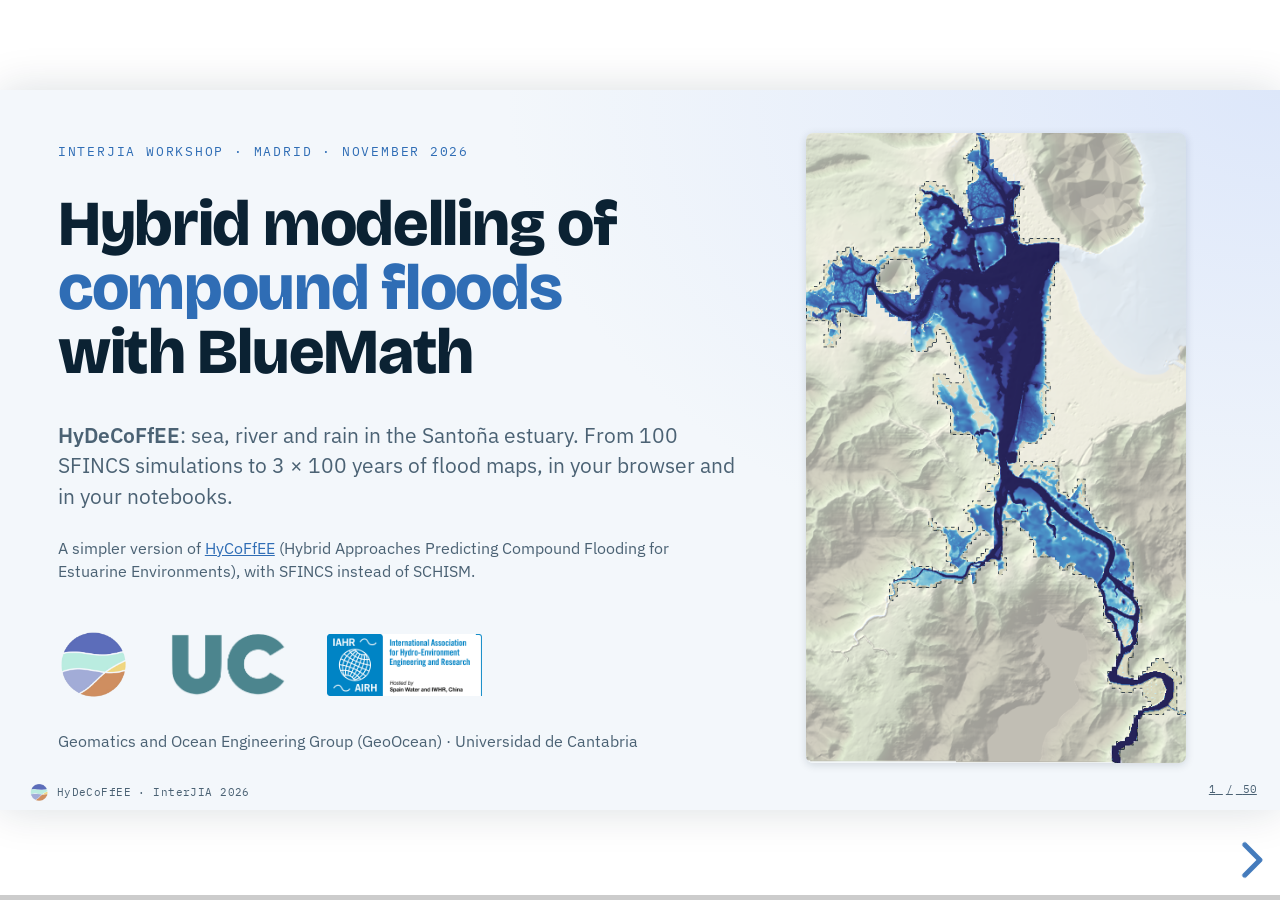
==== commit 007ed076: "[JTH] use stable image, and update slides" ====
--- a/slides/index.html
+++ b/slides/index.html
@@ -1,845 +1,1432 @@
 <!doctype html>
 <html lang="en">
+
 <head>
-<meta charset="utf-8">
-<meta name="viewport" content="width=device-width, initial-scale=1">
-<title>HySfincs · InterJIA 2026</title>
-<meta name="description" content="Hybrid compound-flood modelling of the Santoña estuary with BlueMath: interactive slides of the InterJIA workshop (GeoOcean, Universidad de Cantabria).">
-<link rel="icon" href="img/geoocean.png">
-<link rel="preconnect" href="https://fonts.googleapis.com">
-<link rel="stylesheet" href="https://fonts.googleapis.com/css2?family=Bricolage+Grotesque:opsz,wght@12..96,500;12..96,700;12..96,800&family=IBM+Plex+Mono:wght@500;600&family=IBM+Plex+Sans:wght@400;500;600&display=swap">
-<link rel="stylesheet" href="vendor/reveal/reset.min.css">
-<link rel="stylesheet" href="vendor/reveal/reveal.min.css">
-<link rel="stylesheet" href="css/theme.css">
-<link rel="stylesheet" href="css/bricks.css">
+  <meta charset="utf-8">
+  <meta name="viewport" content="width=device-width, initial-scale=1">
+  <title>HyDeCoFfEE</title>
+  <meta name="description"
+    content="Hybrid compound-flood modelling of the Santoña estuary with BlueMath: interactive slides of the InterJIA workshop (GeoOcean, Universidad de Cantabria).">
+  <link rel="icon" href="img/geoocean.png">
+  <link rel="preconnect" href="https://fonts.googleapis.com">
+  <link rel="stylesheet"
+    href="https://fonts.googleapis.com/css2?family=Bricolage+Grotesque:opsz,wght@12..96,500;12..96,700;12..96,800&family=IBM+Plex+Mono:wght@500;600&family=IBM+Plex+Sans:wght@400;500;600&display=swap">
+  <link rel="stylesheet" href="vendor/reveal/reset.min.css">
+  <link rel="stylesheet" href="vendor/reveal/reveal.min.css">
+  <link rel="stylesheet" href="css/theme.css">
+  <link rel="stylesheet" href="css/bricks.css">
 </head>
+
 <body>
-<div class="reveal">
-<div class="slides">
-
-<!-- =====================================================================
+  <div class="reveal">
+    <div class="slides">
+
+      <!-- =====================================================================
      0. INTRO
      ===================================================================== -->
-<section class="title" data-state="title">
-  <div class="frame full">
-    <div class="cols c-6-4" style="align-items:center">
-      <div class="stack" style="gap:1.2em">
-        <div class="eyebrow">InterJIA workshop · Madrid · November 2026</div>
-        <h1>Hybrid modelling of <em>compound floods</em> with BlueMath</h1>
-        <p class="lede">HySfincs: sea, river and rain in the Santoña estuary. From 100 SFINCS simulations to 300 years of flood maps, in your browser and in your notebooks.</p>
-        <div class="logos" style="margin-top:1.2em">
-          <img src="img/geoocean.png" alt="GeoOcean">
-          <img src="img/UC.png" alt="Universidad de Cantabria">
-          <img class="wide" src="img/interjia.png" alt="IAHR">
-        </div>
-        <p class="small muted" style="margin-top:.4em">Geomatics and Ocean Engineering Group (GeoOcean) · Universidad de Cantabria</p>
-      </div>
-      <div class="figure fill" data-demo="title-map"></div>
-    </div>
-  </div>
-  <aside class="notes">Welcome. Two hours: short talks, each followed by a notebook. Everything you see here runs in the browser; the notebooks run in Codespaces.</aside>
-</section>
-
-<section>
-  <div class="frame">
-    <div>
-      <div class="eyebrow">Today</div>
-      <h2>Four steps, four notebooks</h2>
-      <p class="lede">Each block is a short talk with interactive demos, then you run the notebook. About two hours in total.</p>
-    </div>
-    <div class="stack" style="justify-content:center">
-      <div class="pipeline" style="grid-template-columns:repeat(5,1fr)">
-        <div class="step"><span class="n">15 min</span><h3>BlueMath &amp; the case</h3><p>Why hybrid models, and the Santoña estuary.</p></div>
-        <div class="step"><span class="n">15 + 25 min · notebook 01</span><h3>Sample &amp; simulate</h3><p>LHS + MDA pick 100 days, SFINCS floods them, PCA compresses the maps.</p><span class="tk k-stats">LHS · MDA · PCA</span></div>
-        <div class="step"><span class="n">10 + 10 min · notebook 02</span><h3>Surrogate</h3><p>An RBF learns the flood map of any day in milliseconds.</p><span class="tk k-stats">RBF</span></div>
-        <div class="step"><span class="n">10 + 10 min · notebook 03</span><h3>Climate emulator</h3><p>Weather types and copulas generate 300 years of plausible days.</p><span class="tk k-stats">KMA · copulas</span></div>
-        <div class="step"><span class="n">10 + 10 min · notebook 04</span><h3>Flood climate</h3><p>110,000 days through the surrogate: return periods and flood maps.</p><span class="tk k-method">HyFlood</span></div>
-      </div>
-      <div class="callout" style="margin-top:1.2em">Got lost? Set <code>USE_PRETRAINED = True</code> at the top of notebooks 02 and 04: they then read our models from <code>notebooks/pretrained/</code>.</div>
-    </div>
-  </div>
-</section>
-
-<section>
-  <div class="frame">
-    <div>
-      <div class="eyebrow">Your lab for today</div>
-      <h2>Everything is ready in the browser</h2>
-    </div>
-    <div class="cols c2" style="align-content:start">
-      <div class="stack">
-        <div class="card">
-          <h3>1 · Open Codespaces</h3>
-          <p class="small">On <span class="mono">github.com/GeoOcean/BlueMath_Course_InterJIA</span>, click <b>Code → Codespaces → Create</b>. Wait about a minute: everything is installed.</p>
-        </div>
-        <div class="card">
-          <h3>2 · Run the notebooks in order</h3>
-          <p class="small">Open <code>notebooks/01</code> and choose the Python kernel in <span class="mono">/opt/conda</span>. Then 02, 03 and 04.</p>
-        </div>
-        <div class="card">
-          <h3>3 · Stuck?</h3>
-          <p class="small">Set <code>USE_PRETRAINED = True</code> at the top of notebooks 02 and 04 (<code>run_sfincs = False</code> in 01) and continue with our results.</p>
-        </div>
-      </div>
-      <div class="card soft mono small" style="white-space:pre;line-height:1.55;align-self:start">notebooks/
-├── <b>01_SFINCS_wrapper.ipynb</b>
-├── <b>02_Surrogate.ipynb</b>
-├── <b>03_Emulator.ipynb</b>
-├── <b>04_Flood_climate.ipynb</b>
-├── data/          inputs
-├── pretrained/    our results
-└── utils/         helper code</div>
-    </div>
-  </div>
-  <aside class="notes">Prefer your own machine? The README explains how to run the same setup with Docker or conda.</aside>
-</section>
-
-<!-- =====================================================================
+      <section class="title" data-state="title">
+        <div class="frame full">
+          <div class="cols c-6-4" style="align-items:center">
+            <div class="stack" style="gap:1.2em">
+              <div class="eyebrow">InterJIA workshop · Madrid · November 2026</div>
+              <h1>Hybrid modelling of <em>compound floods</em> with BlueMath</h1>
+              <p class="lede"><b>HyDeCoFfEE</b>: sea, river and rain in the Santoña estuary. From 100 SFINCS simulations
+                to 3 × 100 years of flood maps, in your browser and in your notebooks.</p>
+              <p class="small muted">A simpler version of <a href="https://doi.org/10.1016/j.ecss.2026.110271"
+                  target="_blank" rel="noopener">HyCoFfEE</a> (<i>Hybrid Approaches Predicting Compound Flooding for
+                  Estuarine Environments</i>), with SFINCS instead of SCHISM.</p>
+              <div class="logos" style="margin-top:1.2em">
+                <img src="img/geoocean.png" alt="GeoOcean">
+                <img src="img/UC.png" alt="Universidad de Cantabria">
+                <img class="wide" src="img/interjia.png" alt="IAHR">
+              </div>
+              <p class="small muted" style="margin-top:.4em">Geomatics and Ocean Engineering Group (GeoOcean) ·
+                Universidad de Cantabria</p>
+            </div>
+            <div class="figure fill" data-demo="title-map"></div>
+          </div>
+        </div>
+        <aside class="notes">Welcome. Two hours: short talks, each followed by a notebook. Everything you see here runs
+          in the browser; the notebooks run in Codespaces.</aside>
+      </section>
+
+      <section>
+        <div class="frame">
+          <div>
+            <div class="eyebrow">Today</div>
+            <h2>Four steps, four notebooks</h2>
+            <p class="lede">Each block is a short talk with interactive demos, then you run the notebook. About two
+              hours in total.</p>
+          </div>
+          <div class="stack" style="justify-content:center">
+            <div class="pipeline" style="grid-template-columns:repeat(5,1fr)">
+              <div class="step"><span class="n">15 min</span>
+                <h3>BlueMath &amp; the case</h3>
+                <p>Why hybrid models, and the Santoña estuary.</p>
+              </div>
+              <div class="step"><span class="n">15 + 25 min · notebook 01</span>
+                <h3>Sample &amp; simulate</h3>
+                <p>LHS + MDA pick 100 days, SFINCS floods them, PCA compresses the maps.</p><span class="tk k-stats">LHS
+                  · MDA · PCA</span>
+              </div>
+              <div class="step"><span class="n">10 + 10 min · notebook 02</span>
+                <h3>Surrogate</h3>
+                <p>An RBF learns the flood map of any day in milliseconds.</p><span class="tk k-stats">RBF</span>
+              </div>
+              <div class="step"><span class="n">10 + 10 min · notebook 03</span>
+                <h3>Climate emulator</h3>
+                <p>Weather types and copulas generate 3 × 100 years of plausible days.</p><span class="tk k-stats">KMA ·
+                  copulas</span>
+              </div>
+              <div class="step"><span class="n">10 + 10 min · notebook 04</span>
+                <h3>Flood climate</h3>
+                <p>110,000 days through the surrogate: return periods and flood maps.</p><span
+                  class="tk k-method">HyFlood</span>
+              </div>
+            </div>
+            <div class="callout" style="margin-top:1.2em">Got lost? Set <code>USE_PRETRAINED = True</code> at the top of
+              notebooks 02 and 04: they then read our models from <code>notebooks/pretrained/</code>.</div>
+          </div>
+        </div>
+      </section>
+
+      <section>
+        <div class="frame">
+          <div>
+            <div class="eyebrow">Your lab for today</div>
+            <h2>Everything is ready in the browser</h2>
+          </div>
+          <div class="cols c2" style="align-content:start">
+            <div class="stack">
+              <div class="card">
+                <h3>1 · Open Codespaces</h3>
+                <p class="small">On <span class="mono">github.com/GeoOcean/BlueMath_Course_InterJIA</span>, click
+                  <b>Code → Codespaces → Create</b>. Wait about a minute: everything is installed.</p>
+              </div>
+              <div class="card">
+                <h3>2 · Run the notebooks in order</h3>
+                <p class="small">Open <code>notebooks/01</code> and choose the Python kernel in <span
+                    class="mono">/opt/conda</span>. Then 02, 03 and 04.</p>
+              </div>
+              <div class="card">
+                <h3>3 · Stuck?</h3>
+                <p class="small">Set <code>USE_PRETRAINED = True</code> at the top of notebooks 02 and 04
+                  (<code>run_sfincs = False</code> in 01) and continue with our results.</p>
+              </div>
+            </div>
+            <div class="card soft mono small" style="white-space:pre;line-height:1.55;align-self:start">notebooks/
+              ├── <b>01_SFINCS_wrapper.ipynb</b>
+              ├── <b>02_Surrogate.ipynb</b>
+              ├── <b>03_Emulator.ipynb</b>
+              ├── <b>04_Flood_climate.ipynb</b>
+              ├── data/ inputs
+              ├── pretrained/ our results
+              └── utils/ helper code</div>
+          </div>
+        </div>
+        <aside class="notes">Prefer your own machine? The README explains how to run the same setup with Docker or
+          conda.</aside>
+      </section>
+
+      <!-- =====================================================================
+     WHO WE ARE
+     ===================================================================== -->
+      <section>
+        <div class="frame">
+          <div>
+            <div class="eyebrow">Who we are</div>
+            <h2>GeoOcean: Geomatics and Ocean Engineering group</h2>
+          </div>
+          <div class="cols c-4-6" style="align-items:center">
+            <div class="stack" style="gap:1.1em">
+              <img src="img/geoocean.png" alt="GeoOcean" class="go-logo">
+              <p class="lede">Universidad de Cantabria, Santander. We study ocean and coastal processes with numerical
+                models, statistics and data, and turn the methods into open tools such as BlueMath.</p>
+              <p class="mono small"><a href="https://geoocean.unican.es" target="_blank"
+                  rel="noopener">geoocean.unican.es</a></p>
+            </div>
+            <div class="stack" style="gap:1.1em">
+              <div class="cols c4 go-stats">
+                <div class="card">
+                  <div class="big-num">16</div>
+                  <p class="small muted">people</p>
+                </div>
+                <div class="card">
+                  <div class="big-num">47</div>
+                  <p class="small muted">projects</p>
+                </div>
+                <div class="card">
+                  <div class="big-num">141</div>
+                  <p class="small muted">publications</p>
+                </div>
+                <div class="card">
+                  <div class="big-num">24</div>
+                  <p class="small muted">partners</p>
+                </div>
+              </div>
+              <div class="go-lines">
+                <span>Coastal flooding &amp; storm surge</span><span>Waves &amp; nearshore processes</span>
+                <span>Estuarine hydrodynamics</span><span>Climate change &amp; sea level</span>
+                <span>Data mining &amp; metamodels</span><span>Risk modelling</span>
+                <span>Geomatics &amp; remote sensing</span><span>Scientific software</span>
+              </div>
+              <p class="small muted">With partners such as USGS, NOAA, Scripps, CSIRO, NIWA, the Pacific Community,
+                Puertos del Estado and IEO.</p>
+            </div>
+          </div>
+        </div>
+        <aside class="notes">Numbers from geoocean.unican.es (November 2026).</aside>
+      </section>
+
+      <section>
+        <div class="frame">
+          <div>
+            <div class="eyebrow">Your instructors today</div>
+            <h2>Who is talking</h2>
+          </div>
+          <div class="cols c2" style="align-content:center">
+            <div class="card person">
+              <img src="img/team/jared.jpg" alt="Jared Ortiz-Angulo">
+              <div class="stack tight">
+                <h3>Jared Ortiz-Angulo</h3>
+                <p class="mono-label tiny">PhD student · compound flooding</p>
+                <p class="small">Civil engineer (Granada), MSc in Coast and Port Engineering (Cantabria) and expert in
+                  numerical simulation (UPM). Many projects on coastal processes and on the impact of climate change on
+                  the coast.</p>
+                <p class="small">PhD at Universidad de Cantabria: hybrid short-term prediction and climate-change
+                  projection systems for <b>compound flooding</b>.</p>
+                <p class="mono tiny"><a href="mailto:jared.ortizangulo@unican.es">jared.ortizangulo@unican.es</a></p>
+              </div>
+            </div>
+            <div class="card person">
+              <img src="img/team/javier.jpg" alt="Javier Tausia">
+              <div class="stack tight">
+                <h3>Javier Tausia</h3>
+                <p class="mono-label tiny">Software developer · technical researcher</p>
+                <p class="small">Physics (2016) and MSc in Data Science (2020), Universidad de Cantabria.</p>
+                <p class="small">Develops efficient meteo-oceanographic tools, and new ways of coding that widen the
+                  usability and reach of the group's methods: <b>BlueMath</b>.</p>
+                <p class="mono tiny"><a href="mailto:javier.tausia@unican.es">javier.tausia@unican.es</a></p>
+              </div>
+            </div>
+          </div>
+        </div>
+      </section>
+
+      <!-- =====================================================================
      1. BLUEMATH
      ===================================================================== -->
-<section>
-  <div class="frame full">
-    <div class="cols c-4-6" style="align-items:center">
-      <div class="stack" style="gap:1em">
-        <div class="eyebrow">BlueMath · GeoOcean, Universidad de Cantabria</div>
-        <h1 style="font-size:2.6em">Small pieces.<br><em>Bigger</em> ocean science.</h1>
-        <p class="lede">BlueMath is an open-source Python framework for the statistical analysis and simulation of coastal climate hazards. Years of research broken into small, reusable pieces that anyone can snap together into methods and climate services.</p>
-        <p class="mono small"><a href="https://github.com/GeoOcean/BlueMath" target="_blank" rel="noopener">github.com/GeoOcean/BlueMath</a></p>
-      </div>
-      <div data-demo="bricks-hero"></div>
-    </div>
-  </div>
-</section>
-
-<section>
-  <div class="frame">
-    <div>
-      <div class="eyebrow">Why we built it</div>
-      <h2>Most coastal research is hard to reuse</h2>
-    </div>
-    <div class="stack" style="justify-content:center;gap:1.6em" data-demo="count-up">
-      <div class="stats">
-        <div class="stat"><div class="num" data-count="70">70%</div><p>of researchers failed to reproduce someone else's published research.</p><div class="src">Baker, 2016</div></div>
-        <div class="stat"><div class="num" data-count="50" data-prefix="&gt;">&gt;50%</div><p>failed to reproduce their own experiments.</p><div class="src">Baker, 2016</div></div>
-        <div class="stat"><div class="num" data-count="11">11%</div><p>of the analysed papers provided their code.</p><div class="src">Jansen et al., 2020</div></div>
-      </div>
-      <p style="max-width:44em">Research slows down when every new method has to be rebuilt from scratch before it fits into an existing workflow. BlueMath turns that work into shared pieces that are <b>written once, tested, and reused</b>.</p>
-    </div>
-  </div>
-</section>
-
-<section>
-  <div class="frame">
-    <div>
-      <div class="eyebrow">Three layers</div>
-      <h2>Pieces snap into methods. Methods stack into services.</h2>
-    </div>
-    <div data-demo="explorer" class="fill"></div>
-  </div>
-  <aside class="notes">Click a method: the wires show the toolkit pieces it uses. Today we build HyFlood (LHS, MDA, PCA, SFINCS + an interpolator) and feed it with a MUSCLE-like climate emulator: the "probabilistic flood risk" service.</aside>
-</section>
-
-<section>
-  <div class="frame">
-    <div>
-      <div class="eyebrow">How you run it today</div>
-      <h2>One image, every machine</h2>
-    </div>
-    <div class="layers">
-      <div class="lay-row fragment fade-up" data-fragment-index="4">
-        <div class="lay-k">You work here</div>
-        <div class="lay k-data2"><img src="img/icons/jupyter.svg" alt=""><div><b>This repository</b><small>notebooks and data</small></div></div>
-      </div>
-      <div class="lay-row">
-        <div class="lay-k fragment fade-up" data-fragment-index="2">Docker image<small>geoocean/interjia</small></div>
-        <div class="lay-image">
-          <div class="lay k-stats2 fragment fade-up" data-fragment-index="3"><img src="img/icons/python.svg" alt=""><img src="img/geoocean.png" alt=""><div><b>Python + bluemath-tk</b><small>and everything the notebooks need</small></div></div>
-          <div class="lay k-model2 fragment fade-up" data-fragment-index="2"><img src="img/icons/fortran.svg" alt=""><div><b>SFINCS</b><small>the flood model</small></div></div>
-          <div class="lay k-os2 fragment fade-up" data-fragment-index="2"><img src="img/icons/ubuntu.svg" alt=""><div><b>Ubuntu 22.04</b><small>system libraries</small></div></div>
-        </div>
-      </div>
-      <div class="lay-row fragment fade-up" data-fragment-index="1">
-        <div class="lay-k">Runs on</div>
-        <div class="lay-hosts">
-          <div class="lay host"><img src="img/icons/github.svg" alt=""><div><b>GitHub Codespaces</b><small>in the browser · today</small></div></div>
-          <div class="lay host"><img src="img/icons/docker.svg" alt=""><div><b>Your laptop</b><small>Docker · Linux, Windows, macOS</small></div></div>
-          <div class="lay host"><img src="img/icons/docker.svg" alt="" style="filter:grayscale(1)"><div><b>A cluster</b><small>Apptainer · many cores</small></div></div>
-        </div>
-      </div>
-      <p class="small muted fragment" data-fragment-index="5">Installed once, the same everywhere: same results on any machine. Platforms such as <a href="https://dive.edito.eu" target="_blank" rel="noopener">EDITO</a> run models the same way.</p>
-    </div>
-  </div>
-  <aside class="notes">Build it from the bottom: the machine, then the image (Ubuntu and SFINCS compiled once), then Python with bluemath-tk, then the repository mounted on top. Only the bottom row changes between Codespaces, a laptop or a cluster. Note: EDITO runs tools the same way, as containers in a cloud datalab next to its data lake.</aside>
-</section>
-
-<section>
-  <div class="frame">
-    <div>
-      <div class="eyebrow">Coming to BlueMath</div>
-      <h2>HYDRA: hydrology and climate in Python</h2>
-    </div>
-    <div class="cols c-3-7" style="align-items:center">
-      <div class="stack" style="align-items:center;gap:1em">
-        <img src="img/hydra.png" alt="HYDRA logo" class="hydra-logo">
-        <p class="small muted center">From raw data to scenarios, simulations and risk products, in reproducible workflows.</p>
-        <p class="mono small center"><a href="https://hydra-web.yellowwave-5aaa93b0.spaincentral.azurecontainerapps.io/" target="_blank" rel="noopener">HYDRA website ↗</a></p>
-      </div>
-      <div class="stack" style="gap:1em">
-        <div class="cols c4" style="gap:.7em">
-          <div class="card"><span class="tag">1</span><h3>Data</h3><p class="small muted">Automatic downloads: precipitation, discharge, climate change, soils</p></div>
-          <div class="card"><span class="tag">2</span><h3>Climate analysis</h3><p class="small muted">Extremes, regional frequency, copulas, spatial interpolation</p></div>
-          <div class="card"><span class="tag">3</span><h3>Stochastic generation</h3><p class="small muted">Synthetic series and multisite rainfall</p></div>
-          <div class="card"><span class="tag">4</span><h3>Modelling</h3><p class="small muted">Hydrological and hydraulic models, automated</p></div>
-        </div>
-        <div class="cols c2" style="gap:.7em">
-          <div class="card soft"><p class="tiny muted mono-label">DATA SOURCES</p><p class="small">ERA5 · GPM · AEMET · Meteostat · GloFAS · GRDC · CMIP6 · SoilGrids</p></div>
-          <div class="card soft"><p class="tiny muted mono-label">MODELS</p><p class="small">HEC-HMS · SWAT+ · HEC-RAS · <b>SFINCS</b></p></div>
-        </div>
-        <p class="small">Today the river discharge and the rain come as files. With HYDRA in BlueMath, the same SFINCS workflow could start from the downloads and the stochastic rainfall.</p>
-      </div>
-    </div>
-  </div>
-  <aside class="notes">HYDRA, by Salvador Navas (GeoOcean): a modular library for hydrological and climate analysis and flood modelling. 4 modules, 51 notebooks, pilot cases on the Manzanares (Madrid) and the 2024 Valencia DANA. It will probably be included in BlueMath soon.</aside>
-</section>
-
-<section>
-  <div class="frame">
-    <div>
-      <div class="eyebrow">The hybrid recipe</div>
-      <h2>Expensive physics where it matters, statistics everywhere else</h2>
-    </div>
-    <div class="stack" style="gap:1.2em">
-      <div class="pipeline">
-        <div class="step fragment fade-up" data-fragment-index="1"><span class="n">01</span><h3>Sample</h3><p>Cover all plausible days</p><span class="tk k-stats">LHS</span></div>
-        <div class="step fragment fade-up" data-fragment-index="1"><span class="n">01</span><h3>Select</h3><p>Keep the 100 most different</p><span class="tk k-stats">MDA</span></div>
-        <div class="step fragment fade-up" data-fragment-index="2"><span class="n">01</span><h3>Simulate</h3><p>Run the physics on those 100 days only</p><span class="tk k-model">SFINCS</span></div>
-        <div class="step fragment fade-up" data-fragment-index="3"><span class="n">01</span><h3>Reduce</h3><p>Flood maps → a few numbers</p><span class="tk k-stats">PCA</span></div>
-        <div class="step fragment fade-up" data-fragment-index="3"><span class="n">02</span><h3>Learn</h3><p>Forcing → numbers → map</p><span class="tk k-stats">RBF</span></div>
-        <div class="step fragment fade-up" data-fragment-index="4"><span class="n">03 · 04</span><h3>Emulate</h3><p>Thousands of years of days → flood statistics</p><span class="tk k-stats">KMA · copulas</span></div>
-      </div>
-      <div class="cols c3 fragment" data-fragment-index="5" style="margin-top:.6em">
-        <div class="card"><div class="big-num" style="color:var(--river)">2.6 days</div><p class="small muted">SFINCS on the 110,673 emulated days (~2 s each)</p></div>
-        <div class="card"><div class="big-num" style="color:var(--sea)">~5 min</div><p class="small muted">SFINCS on the 100 selected days, in parallel on a laptop</p></div>
-        <div class="card"><div class="big-num" style="color:var(--rain)">seconds</div><p class="small muted">The surrogate on the 110,673 days</p></div>
-      </div>
-    </div>
-  </div>
-  <aside class="notes">This is the whole course in one slide. The numbers at the bottom are the reason hybrid models exist.</aside>
-</section>
-
-<!-- =====================================================================
+      <section>
+        <div class="frame full">
+          <div class="cols c-4-6" style="align-items:center">
+            <div class="stack" style="gap:1em">
+              <div class="eyebrow">BlueMath · GeoOcean, Universidad de Cantabria</div>
+              <h1 style="font-size:2.6em">Small pieces.<br><em>Bigger</em> ocean science.</h1>
+              <p class="lede">BlueMath is an open-source Python framework for the statistical analysis and simulation of
+                coastal climate hazards. Years of research broken into small, reusable pieces that anyone can snap
+                together into methods and climate services.</p>
+              <p class="mono small"><a href="https://github.com/GeoOcean/BlueMath" target="_blank"
+                  rel="noopener">github.com/GeoOcean/BlueMath</a></p>
+            </div>
+            <div data-demo="bricks-hero"></div>
+          </div>
+        </div>
+      </section>
+
+      <section>
+        <div class="frame">
+          <div>
+            <div class="eyebrow">Why we built it</div>
+            <h2>Most coastal research is hard to reuse</h2>
+          </div>
+          <div class="stack" style="justify-content:center;gap:1.6em" data-demo="count-up">
+            <div class="stats">
+              <div class="stat">
+                <div class="num" data-count="70">70%</div>
+                <p>of researchers failed to reproduce someone else's published research.</p>
+                <div class="src">Baker, 2016</div>
+              </div>
+              <div class="stat">
+                <div class="num" data-count="50" data-prefix="&gt;">&gt;50%</div>
+                <p>failed to reproduce their own experiments.</p>
+                <div class="src">Baker, 2016</div>
+              </div>
+              <div class="stat">
+                <div class="num" data-count="11">11%</div>
+                <p>of the analysed papers provided their code.</p>
+                <div class="src">Jansen et al., 2020</div>
+              </div>
+            </div>
+            <p style="max-width:44em">Research slows down when every new method has to be rebuilt from scratch before it
+              fits into an existing workflow. BlueMath turns that work into shared pieces that are <b>written once,
+                tested, and reused</b>.</p>
+          </div>
+        </div>
+      </section>
+
+      <section>
+        <div class="frame">
+          <div>
+            <div class="eyebrow">Three layers</div>
+            <h2>Pieces snap into methods. Methods stack into services.</h2>
+          </div>
+          <div data-demo="explorer" class="fill"></div>
+        </div>
+        <aside class="notes">Click a method: the wires show the toolkit pieces it uses. Today we build HyFlood (LHS,
+          MDA, PCA, SFINCS + an interpolator) and feed it with a MUSCLE-like climate emulator: the "probabilistic flood
+          risk" service.</aside>
+      </section>
+
+      <section>
+        <div class="frame">
+          <div>
+            <div class="eyebrow">How you run it today</div>
+            <h2>One image, every machine</h2>
+          </div>
+          <div class="layers">
+            <div class="lay-row fragment fade-up" data-fragment-index="4">
+              <div class="lay-k">You work here</div>
+              <div class="lay k-data2"><img src="img/icons/jupyter.svg" alt="">
+                <div><b>This repository</b><small>notebooks and data</small></div>
+              </div>
+            </div>
+            <div class="lay-row">
+              <div class="lay-k fragment fade-up" data-fragment-index="2">Docker image<small>geoocean/interjia</small>
+              </div>
+              <div class="lay-image">
+                <div class="lay k-stats2 fragment fade-up" data-fragment-index="3"><img src="img/icons/python.svg"
+                    alt=""><img src="img/geoocean.png" alt="">
+                  <div><b>Python + bluemath-tk</b><small>and everything the notebooks need</small></div>
+                </div>
+                <div class="lay k-model2 fragment fade-up" data-fragment-index="2"><img src="img/icons/fortran.svg"
+                    alt="">
+                  <div><b>SFINCS</b><small>the flood model</small></div>
+                </div>
+                <div class="lay k-os2 fragment fade-up" data-fragment-index="2"><img src="img/icons/ubuntu.svg" alt="">
+                  <div><b>Ubuntu 22.04</b><small>system libraries</small></div>
+                </div>
+              </div>
+            </div>
+            <div class="lay-row fragment fade-up" data-fragment-index="1">
+              <div class="lay-k">Runs on</div>
+              <div class="lay-hosts">
+                <div class="lay host"><img src="img/icons/github.svg" alt="">
+                  <div><b>GitHub Codespaces</b><small>in the browser · today</small></div>
+                </div>
+                <div class="lay host"><img src="img/icons/docker.svg" alt="">
+                  <div><b>Your laptop</b><small>Docker · Linux, Windows, macOS</small></div>
+                </div>
+                <div class="lay host"><img src="img/icons/docker.svg" alt="" style="filter:grayscale(1)">
+                  <div><b>A cluster</b><small>Apptainer · many cores</small></div>
+                </div>
+              </div>
+            </div>
+            <p class="small muted fragment" data-fragment-index="5">Installed once, the same everywhere: same results on
+              any machine. Platforms such as <a href="https://dive.edito.eu" target="_blank" rel="noopener">EDITO</a>
+              run models the same way.</p>
+          </div>
+        </div>
+        <aside class="notes">Build it from the bottom: the machine, then the image (Ubuntu and SFINCS compiled once),
+          then Python with bluemath-tk, then the repository mounted on top. Only the bottom row changes between
+          Codespaces, a laptop or a cluster. Note: EDITO runs tools the same way, as containers in a cloud datalab next
+          to its data lake.</aside>
+      </section>
+
+      <section>
+        <div class="frame">
+          <div>
+            <div class="eyebrow">Coming to BlueMath</div>
+            <h2>HYDRA: hydrology and climate in Python</h2>
+          </div>
+          <div class="cols c-3-7" style="align-items:center">
+            <div class="stack" style="align-items:center;gap:1em">
+              <img src="img/hydra.png" alt="HYDRA logo" class="hydra-logo">
+              <p class="small muted center">From raw data to scenarios, simulations and risk products, in reproducible
+                workflows.</p>
+              <p class="mono small center"><a
+                  href="https://hydra-web.yellowwave-5aaa93b0.spaincentral.azurecontainerapps.io/" target="_blank"
+                  rel="noopener">HYDRA website ↗</a></p>
+            </div>
+            <div class="stack" style="gap:1em">
+              <div class="cols c4" style="gap:.7em">
+                <div class="card"><span class="tag">1</span>
+                  <h3>Data</h3>
+                  <p class="small muted">Automatic downloads: precipitation, discharge, climate change, soils</p>
+                </div>
+                <div class="card"><span class="tag">2</span>
+                  <h3>Climate analysis</h3>
+                  <p class="small muted">Extremes, regional frequency, copulas, spatial interpolation</p>
+                </div>
+                <div class="card"><span class="tag">3</span>
+                  <h3>Stochastic generation</h3>
+                  <p class="small muted">Synthetic series and multisite rainfall</p>
+                </div>
+                <div class="card"><span class="tag">4</span>
+                  <h3>Modelling</h3>
+                  <p class="small muted">Hydrological and hydraulic models, automated</p>
+                </div>
+              </div>
+              <div class="cols c2" style="gap:.7em">
+                <div class="card soft">
+                  <p class="tiny muted mono-label">DATA SOURCES</p>
+                  <p class="small">ERA5 · GPM · AEMET · Meteostat · GloFAS · GRDC · CMIP6 · SoilGrids</p>
+                </div>
+                <div class="card soft">
+                  <p class="tiny muted mono-label">MODELS</p>
+                  <p class="small">HEC-HMS · SWAT+ · HEC-RAS · <b>SFINCS</b></p>
+                </div>
+              </div>
+              <p class="small">Today the river discharge and the rain come as files. With HYDRA in BlueMath, the same
+                SFINCS workflow could start from the downloads and the stochastic rainfall.</p>
+            </div>
+          </div>
+        </div>
+        <aside class="notes">HYDRA, by Salvador Navas (GeoOcean): a modular library for hydrological and climate
+          analysis and flood modelling. 4 modules, 51 notebooks, pilot cases on the Manzanares (Madrid) and the 2024
+          Valencia DANA. It will probably be included in BlueMath soon.</aside>
+      </section>
+
+      <section>
+        <div class="frame">
+          <div>
+            <div class="eyebrow">The hybrid recipe</div>
+            <h2>Expensive physics where it matters, statistics everywhere else</h2>
+          </div>
+          <div class="stack" style="gap:1.2em">
+            <div class="pipeline">
+              <div class="step fragment fade-up" data-fragment-index="1"><span class="n">01</span>
+                <h3>Sample</h3>
+                <p>Cover all plausible days</p><span class="tk k-stats">LHS</span>
+              </div>
+              <div class="step fragment fade-up" data-fragment-index="1"><span class="n">01</span>
+                <h3>Select</h3>
+                <p>Keep the 100 most different</p><span class="tk k-stats">MDA</span>
+              </div>
+              <div class="step fragment fade-up" data-fragment-index="2"><span class="n">01</span>
+                <h3>Simulate</h3>
+                <p>Run the physics on those 100 days only</p><span class="tk k-model">SFINCS</span>
+              </div>
+              <div class="step fragment fade-up" data-fragment-index="3"><span class="n">01</span>
+                <h3>Reduce</h3>
+                <p>Flood maps → a few numbers</p><span class="tk k-stats">PCA</span>
+              </div>
+              <div class="step fragment fade-up" data-fragment-index="3"><span class="n">02</span>
+                <h3>Learn</h3>
+                <p>Forcing → numbers → map</p><span class="tk k-stats">RBF</span>
+              </div>
+              <div class="step fragment fade-up" data-fragment-index="4"><span class="n">03 · 04</span>
+                <h3>Emulate</h3>
+                <p>Thousands of years of days → flood statistics</p><span class="tk k-stats">KMA · copulas</span>
+              </div>
+            </div>
+            <div class="cols c3 fragment" data-fragment-index="5" style="margin-top:.6em">
+              <div class="card">
+                <div class="big-num" style="color:var(--river)">2.6 days</div>
+                <p class="small muted">SFINCS on the 110,673 emulated days (~2 s each)</p>
+              </div>
+              <div class="card">
+                <div class="big-num" style="color:var(--sea)">~5 min</div>
+                <p class="small muted">SFINCS on the 100 selected days, in parallel on a laptop</p>
+              </div>
+              <div class="card">
+                <div class="big-num" style="color:var(--rain)">seconds</div>
+                <p class="small muted">The surrogate on the 110,673 days</p>
+              </div>
+            </div>
+          </div>
+        </div>
+        <aside class="notes">This is the whole course in one slide. The numbers at the bottom are the reason hybrid
+          models exist.</aside>
+      </section>
+
+      <section>
+        <div class="frame">
+          <div>
+            <div class="eyebrow">Where it is applied</div>
+            <h2>Same hybrid recipe, different processes</h2>
+          </div>
+          <div class="stack" style="gap:.7em">
+            <div class="table-wrap" data-prevent-swipe>
+              <table class="deck-table">
+                <thead>
+                  <tr>
+                    <th>Method</th>
+                    <th>What it does</th>
+                    <th>Figure</th>
+                    <th>Paper</th>
+                  </tr>
+                </thead>
+                <tbody>
+                  <tr>
+                    <td>BinWaves</td>
+                    <td>Nearshore wave spectra by superposing monochromatic cases (SWAN)</td>
+                    <td><button type="button" class="btn table-btn" data-img="img/hybrid/binwaves-figure.jpg"
+                        data-alt="BinWaves">View ↗</button></td>
+                    <td><a href="https://doi.org/10.1016/j.ocemod.2024.102346" target="_blank" rel="noopener">Paper
+                        ↗</a></td>
+                  </tr>
+                  <tr>
+                    <td>HyWaves</td>
+                    <td>Nearshore wave spectra with a SnapWave metamodel (MDA + PCA + GP)</td>
+                    <td><button type="button" class="btn table-btn" data-img="img/hybrid/hywaves-figure.jpg"
+                        data-alt="HyWaves">View ↗</button></td>
+                    <td><a href="https://doi.org/10.1016/j.ocemod.2023.102210" target="_blank" rel="noopener">Paper
+                        ↗</a></td>
+                  </tr>
+                  <tr>
+                    <td>HyWaThy / HyBeat</td>
+                    <td>Nearshore waves over changing beach bathymetry (XBeach)</td>
+                    <td><button type="button" class="btn table-btn" data-img="img/hybrid/hywathy-figure.jpg"
+                        data-alt="HyWaThy / HyBeat">View ↗</button></td>
+                    <td><a href="https://doi.org/10.1016/j.coastaleng.2025.104837" target="_blank" rel="noopener">Paper
+                        ↗</a></td>
+                  </tr>
+                  <tr>
+                    <td>HySwash</td>
+                    <td>Nearshore hydrodynamics and run-up on beaches and reefs (SWASH)</td>
+                    <td><button type="button" class="btn table-btn" data-img="img/hybrid/hyswash-figure.jpg"
+                        data-alt="HySwash">View ↗</button></td>
+                    <td><a href="https://doi.org/10.1016/j.oceaneng.2023.116419" target="_blank" rel="noopener">Paper
+                        ↗</a></td>
+                  </tr>
+                  <tr>
+                    <td>HyCReWW</td>
+                    <td>Wave run-up on coral reefs of any shape (XBeach)</td>
+                    <td><button type="button" class="btn table-btn" data-img="img/hybrid/hycreww-figure.jpg"
+                        data-alt="HyCReWW">View ↗</button></td>
+                    <td><a href="https://doi.org/10.1016/j.cageo.2019.03.004" target="_blank" rel="noopener">Paper ↗</a>
+                    </td>
+                  </tr>
+                  <tr>
+                    <td>SHyTCWaves</td>
+                    <td>Tropical-cyclone wave fields without a SWAN run per storm</td>
+                    <td><button type="button" class="btn table-btn" data-img="img/hybrid/shytcwaves-figure.jpg"
+                        data-alt="SHyTCWaves">View ↗</button></td>
+                    <td><a href="https://doi.org/10.1016/j.ocemod.2024.102341" target="_blank" rel="noopener">Paper
+                        ↗</a></td>
+                  </tr>
+                  <tr>
+                    <td>GreenSurge</td>
+                    <td>Storm-surge fields with an additive hybrid model</td>
+                    <td><button type="button" class="btn table-btn" data-img="img/hybrid/greensurge-figure.jpg"
+                        data-alt="GreenSurge">View ↗</button></td>
+                    <td><a href="https://doi.org/10.1016/j.coastaleng.2024.104691" target="_blank" rel="noopener">Paper
+                        ↗</a></td>
+                  </tr>
+                  <tr class="today">
+                    <td>HyCoFfEE</td>
+                    <td>Compound flooding in estuaries from waves, surge, tide and rain (SCHISM)</td>
+                    <td><button type="button" class="btn table-btn" data-img="img/hybrid/hycoffee-figure.jpg"
+                        data-alt="HyCoFfEE">View ↗</button></td>
+                    <td><a href="https://doi.org/10.1016/j.ecss.2026.110271" target="_blank" rel="noopener">Paper ↗</a>
+                    </td>
+                  </tr>
+                  <tr>
+                    <td>HyFlood</td>
+                    <td>High-resolution compound coastal flood maps with cascaded surrogates</td>
+                    <td><button type="button" class="btn table-btn" data-img="img/hybrid/hyflood-figure.jpg"
+                        data-alt="HyFlood">View ↗</button></td>
+                    <td><a href="https://doi.org/10.1016/j.coastaleng.2026.105124" target="_blank" rel="noopener">Paper
+                        ↗</a></td>
+                  </tr>
+                  <tr>
+                    <td>HySalt</td>
+                    <td>Estuary salinity and water level from a few Delft3D-FLOW runs</td>
+                    <td><button type="button" class="btn table-btn" data-img="img/hybrid/hysalt-figure.jpg"
+                        data-alt="HySalt">View ↗</button></td>
+                    <td><a href="https://doi.org/10.1016/j.coastaleng.2026.105146" target="_blank" rel="noopener">Paper
+                        ↗</a></td>
+                  </tr>
+                </tbody>
+              </table>
+            </div>
+            <p class="small muted">Today: <b>HyDeCoFfEE</b>, a decaff version of HyCoFfEE, and with SFINCS instead of
+              SCHISM. <br> Waves, surge, cyclones, run-up, salinity, floods: the same playbook at every scale.</p>
+          </div>
+        </div>
+        <aside class="notes">Click "View" to open each method's figure (any key closes it). All of them follow the
+          recipe of the previous slide: a few runs of an expensive model, chosen well, and a statistical layer for
+          everything else.</aside>
+      </section>
+
+      <!-- =====================================================================
      2. CASE STUDY
      ===================================================================== -->
-<section>
-  <div class="frame">
-    <div>
-      <div class="eyebrow">The case</div>
-      <h2>The Santoña estuary floods from three sides</h2>
-    </div>
-    <div class="cols c-4-6">
-      <div class="stack" style="gap:1em">
-        <ul class="clean">
-          <li><b class="sea">The sea</b>: tide + storm surge + wave setup enter through the mouth, between El Puntal and Santoña.</li>
-          <li><b class="river">The river</b>: the Asón brings up to ~1,200 m³/s into the south of the estuary.</li>
-          <li><b class="rain">The rain</b>: falls on the whole domain, marshes and valleys included.</li>
-        </ul>
-        <div class="callout">Often the three arrive <b>on the same day</b>: a compound flood. Modelling each driver alone misses it.</div>
-        <p class="tiny muted">Hover the map: elevation from the 20 m topobathymetry (UTM 30N). The dashed area is the SFINCS domain, closed at the mouth.</p>
-      </div>
-      <div data-demo="site-map" class="fill"></div>
-    </div>
-  </div>
-</section>
-
-<section>
-  <div class="frame">
-    <div>
-      <div class="eyebrow">Data · 2008–2018</div>
-      <h2>Ten years of daily drivers</h2>
-    </div>
-    <div data-demo="history-ts" class="fill"></div>
-  </div>
-  <aside class="notes">Daily maxima. TWL = astronomical tide + surge + wave setup at the mouth. Q = Asón at Ampuero. Rain = daily accumulation. Drag on the plot to zoom into a winter.</aside>
-</section>
-
-<section>
-  <div class="frame">
-    <div>
-      <div class="eyebrow">Data · 3,716 days</div>
-      <h2>Are the drivers related?</h2>
-    </div>
-    <div class="cols c-7-3">
-      <div data-demo="history-scatter" class="fill"></div>
-      <div class="stack" style="justify-content:center">
-        <p><b class="river">River</b> and <b class="rain">rain</b> go together: rain generates the runoff. A big flood with no rain is not physical.</p>
-        <p>The <b class="sea">sea</b> is driven by the tide, the surge and the waves: almost independent of the river.</p>
-        <div class="callout">The sampling of notebook 01 and the emulator of notebook 03 must respect this structure.</div>
-      </div>
-    </div>
-  </div>
-</section>
-
-<!-- =====================================================================
+      <section>
+        <div class="frame">
+          <div>
+            <div class="eyebrow">The case</div>
+            <h2>The Santoña estuary floods from three sides</h2>
+          </div>
+          <div class="cols c-4-6">
+            <div class="stack" style="gap:1em">
+              <ul class="clean">
+                <li><b class="sea">The sea</b>: tide + storm surge + wave setup enter through the mouth, between El
+                  Puntal and Santoña.</li>
+                <li><b class="river">The river</b>: the Asón brings up to ~1,200 m³/s into the south of the estuary.
+                </li>
+                <li><b class="rain">The rain</b>: falls on the whole domain, marshes and valleys included.</li>
+              </ul>
+              <div class="callout">Often the three arrive <b>on the same day</b>: a compound flood. Modelling each
+                driver alone misses it.</div>
+              <p class="tiny muted">Hover the map: elevation from the 20 m topobathymetry (UTM 30N). The dashed area is
+                the SFINCS domain, closed at the mouth.</p>
+            </div>
+            <div data-demo="site-map" class="fill"></div>
+          </div>
+        </div>
+      </section>
+
+      <section>
+        <div class="frame">
+          <div>
+            <div class="eyebrow">Data · 2008–2018</div>
+            <h2>Ten years of daily drivers</h2>
+          </div>
+          <div data-demo="history-ts" class="fill"></div>
+        </div>
+        <aside class="notes">Daily maxima. TWL = astronomical tide + surge + wave setup at the mouth. Q = Asón at
+          Ampuero. Rain = daily accumulation. Drag on the plot to zoom into a winter.</aside>
+      </section>
+
+      <section>
+        <div class="frame">
+          <div>
+            <div class="eyebrow">Data · 3,716 days</div>
+            <h2>Are the drivers related?</h2>
+          </div>
+          <div class="cols c-7-3">
+            <div data-demo="history-scatter" class="fill"></div>
+            <div class="stack" style="justify-content:center">
+              <p><b class="river">River</b> and <b class="rain">rain</b> go together: rain generates the runoff. A big
+                flood with no rain is not physical.</p>
+              <p>The <b class="sea">sea</b> is driven by the tide, the surge and the waves: almost independent of the
+                river.</p>
+              <div class="callout">The sampling of notebook 01 and the emulator of notebook 03 must respect this
+                structure.</div>
+            </div>
+          </div>
+        </div>
+      </section>
+
+      <!-- =====================================================================
      3. NOTEBOOK 01
      ===================================================================== -->
-<section class="divider">
-  <div class="frame">
-    <div class="cols c-3-7" style="align-items:center">
-      <div class="num">01</div>
-      <div>
-        <div class="eyebrow">Notebook 01 · SFINCS wrapper</div>
-        <h1>Sample and simulate</h1>
-        <p class="lede">We cannot run SFINCS for every possible day. Which days do we run?</p>
-        <div class="learn"><span>Latin Hypercube</span><span>Maximum Dissimilarity</span><span>SFINCS forcing</span><span>subgrid</span><span>PCA</span></div>
-      </div>
-    </div>
-  </div>
-</section>
-
-<section>
-  <div class="frame">
-    <div>
-      <div class="eyebrow"><span class="nb">01</span> Sampling</div>
-      <h2>Random vs Latin Hypercube</h2>
-    </div>
-    <div class="cols c-7-3">
-      <div data-demo="lhs" class="fill"></div>
-      <div class="stack" style="justify-content:center">
-        <p><b>Random</b> sampling leaves gaps and clusters, by chance.</p>
-        <p><b>LHS</b> splits every variable into <i>N</i> equal strata and puts exactly one sample in each row and each column: one shaded cell per row and per column.</p>
-        <p class="small muted">Every value range is covered, whatever <i>N</i>. Here the samples sit at the centre of their cells; in bluemath-tk they are placed at random inside them. In 3D (TWL, Q, rain) the idea is the same.</p>
-        <div class="callout small">Notebook: <code>LHS(num_dimensions=3, seed=1)</code> → 20,000 samples.</div>
-      </div>
-    </div>
-  </div>
-</section>
-
-<section>
-  <div class="frame">
-    <div>
-      <div class="eyebrow"><span class="nb">01</span> Sampling</div>
-      <h2>Keep it physical</h2>
-    </div>
-    <div class="cols c-7-3">
-      <div data-demo="hull" class="fill"></div>
-      <div class="stack" style="justify-content:center">
-        <p>The LHS samples <b class="river">Q</b> and <b class="rain">rain</b> independently: it proposes a river flood on a dry day.</p>
-        <p>We keep only the samples inside the <b>convex hull</b> of the observed (Q, rain) pairs.</p>
-        <p class="small muted">The <b class="sea">TWL</b> is left free: high tide + river flood stays possible.</p>
-        <div class="callout small"><span data-ref="hull-count">20,000 → 13,457</span> plausible scenarios.</div>
-      </div>
-    </div>
-  </div>
-</section>
-
-<section>
-  <div class="frame">
-    <div>
-      <div class="eyebrow"><span class="nb">01</span> Selection</div>
-      <h2>Maximum Dissimilarity: the most different days</h2>
-    </div>
-    <div class="cols c-7-3">
-      <div data-demo="mda-toy" class="fill"></div>
-      <div class="stack" style="justify-content:center">
-        <ol style="margin:0;padding-left:1.2em;display:grid;gap:.5em" class="small">
-          <li>Start from an extreme point.</li>
-          <li>For every point, compute its distance to the <b>closest</b> point already selected.</li>
-          <li>Select the point with the <b>largest</b> of those distances.</li>
-          <li>Repeat until you have <i>N</i>.</li>
-        </ol>
-        <p class="small muted">The selection covers the edges first: exactly where the extremes are. Random selection mostly picks the crowded centre.</p>
-      </div>
-    </div>
-  </div>
-</section>
-
-<section>
-  <div class="frame">
-    <div>
-      <div class="eyebrow"><span class="nb">01</span> Selection</div>
-      <h2>100 days for SFINCS</h2>
-    </div>
-    <div class="cols c-7-3">
-      <div data-demo="mda-3d" class="fill"></div>
-      <div class="stack" style="justify-content:center">
-        <p>The real selection of the notebook: <b>MDA</b> on the 13,457 plausible scenarios, normalised to [0, 1].</p>
-        <p class="small muted">Move the slider: the first cases are the corners of the space. Drag the plot to rotate it.</p>
-        <div class="callout small"><code>MDA(num_centers=100).fit(data, normalize_data=True)</code></div>
-      </div>
-    </div>
-  </div>
-</section>
-
-<section>
-  <div class="frame">
-    <div>
-      <div class="eyebrow"><span class="nb">01</span> Forcing</div>
-      <h2>From one daily value to a SFINCS forcing</h2>
-    </div>
-    <div class="cols c-7-3">
-      <div data-demo="forcing" class="fill"></div>
-      <div class="stack" style="justify-content:center;gap:.7em">
-        <p class="small"><b class="sea">Sea</b>: a triangle peaking at hour 12. The tide is symmetric around the mean level and the residual (surge + setup) is nearly constant over a day, so
-          <math display="block"><msub><mi>TWL</mi><mi>min</mi></msub><mo>=</mo><mn>2</mn><mover><mi>NTR</mi><mo>‾</mo></mover><mo>−</mo><msub><mi>TWL</mi><mi>max</mi></msub></math></p>
-        <p class="small"><b class="river">River</b>: the SCS unit hydrograph scaled to the daily peak, shifted by a random lag of ±2–6 h.</p>
-        <p class="small"><b class="rain">Rain</b>: the daily depth spread uniformly over the 24 h.</p>
-      </div>
-    </div>
-  </div>
-</section>
-
-<section>
-  <div class="frame">
-    <div>
-      <div class="eyebrow"><span class="nb">01</span> SFINCS</div>
-      <h2>A fast flood model, thanks to subgrid</h2>
-    </div>
-    <div class="cols c-4-6">
-      <div class="stack" style="gap:.8em">
-        <p class="small"><b>SFINCS</b> (Deltares) solves simplified shallow-water equations: fast enough for compound floods over large areas.</p>
-        <ul class="clean small">
-          <li><b>100 m</b> computational grid, 175 × 127 cells</li>
-          <li><b>Subgrid</b> tables from the <b>20 m</b> DEM: each cell knows how its volume and wet area grow with the level</li>
-          <li><b class="sea">Water level</b> imposed on the mouth line, <b class="river">Asón</b> at the southern edge, <b class="rain">rain</b> on every cell</li>
-          <li>~2 s per day of simulation</li>
-        </ul>
-        <p class="tiny muted">Move the water level: a coarse model without subgrid sees the cell as either dry or wet; the subgrid cell fills gradually, like the real terrain.</p>
-      </div>
-      <div data-demo="subgrid" class="fill"></div>
-    </div>
-  </div>
-</section>
-
-<section>
-  <div class="frame">
-    <div>
-      <div class="eyebrow"><span class="nb">01</span> Results</div>
-      <h2>Each driver floods a different place</h2>
-    </div>
-    <div data-demo="sfincs-cases" class="fill"></div>
-  </div>
-  <aside class="notes">Real SFINCS results (maximum water depth on the 20 m DEM). These are the MDA cases closest to each situation, as in the notebook.</aside>
-</section>
-
-<section>
-  <div class="frame">
-    <div>
-      <div class="eyebrow"><span class="nb">01</span> PCA</div>
-      <h2>Principal components in two dimensions</h2>
-    </div>
-    <div class="cols c-6-4">
-      <div data-demo="pca-toy" class="fill"></div>
-      <div class="stack" style="justify-content:center">
-        <p>PCA finds the directions where the data <b>vary the most</b>. Rotate the axis: the variance of the projections is largest along PC1.</p>
-        <p class="small muted">With correlated variables, one direction captures almost everything, and the second adds little.</p>
-        <div class="callout small">Our "variables" are the 2,910 wet cells of a flood map. Most of them rise and fall together.</div>
-      </div>
-    </div>
-  </div>
-</section>
-
-<section>
-  <div class="frame">
-    <div>
-      <div class="eyebrow"><span class="nb">01</span> PCA</div>
-      <h2>2,910 cells → 8 numbers</h2>
-    </div>
-    <div data-demo="pca-maps" class="fill"></div>
-  </div>
-  <aside class="notes">Water level map = mean + PC1·EOF1 + PC2·EOF2 + … The EOFs are maps, the PCs are the weights of each case. 8 PCs keep 99.9% of the variance.</aside>
-</section>
-
-<section class="hands-on">
-  <div class="frame">
-    <div>
-      <div class="eyebrow">Hands-on · 25 min</div>
-      <h2>Your turn: notebook 01</h2>
-    </div>
-    <div class="cols c-6-4">
-      <div class="nbcard">
-        <div class="nbname">notebooks/01_SFINCS_wrapper.ipynb</div>
-        <ol>
-          <li>Look at the historical days and build the <b>LHS + hull + MDA</b> selection.</li>
-          <li>Plot the forcing of a few cases. Which lag did each case get?</li>
-          <li>Build the SFINCS model and <b>run the 100 cases</b> (a few minutes).</li>
-          <li>Compare the flood maps of the six situations.</li>
-          <li>Fit the <b>PCA</b>: how many components do you need?</li>
-        </ol>
-        <div class="callout warn small">No SFINCS on your machine? Set <code>run_sfincs = False</code>: the notebook uses our results.</div>
-      </div>
-      <div class="stack">
-        <div class="clock">25′</div>
-        <p class="small muted">You should see:</p>
-        <div class="expect">SFINCS cases run: 100 of 100
-8 PCs explain 99.91% of the variance</div>
-      </div>
-    </div>
-  </div>
-</section>
-
-<!-- =====================================================================
+      <section class="divider">
+        <div class="frame">
+          <div class="cols c-3-7" style="align-items:center">
+            <div class="num">01</div>
+            <div>
+              <div class="eyebrow">Notebook 01 · SFINCS wrapper</div>
+              <h1>Sample and simulate</h1>
+              <p class="lede">We cannot run SFINCS for every possible day. Which days do we run?</p>
+              <div class="learn"><span>Latin Hypercube</span><span>Maximum Dissimilarity</span><span>SFINCS
+                  forcing</span><span>subgrid</span><span>PCA</span></div>
+            </div>
+          </div>
+        </div>
+      </section>
+
+      <section>
+        <div class="frame">
+          <div>
+            <div class="eyebrow"><span class="nb">01</span> Sampling</div>
+            <h2>Random vs Latin Hypercube</h2>
+          </div>
+          <div class="cols c-7-3">
+            <div data-demo="lhs" class="fill"></div>
+            <div class="stack" style="justify-content:center">
+              <p><b>Random</b> sampling leaves gaps and clusters, by chance.</p>
+              <p><b>LHS</b> splits every variable into <i>N</i> equal strata and puts exactly one sample in each row and
+                each column: one shaded cell per row and per column.</p>
+              <p class="small muted">Every value range is covered, whatever <i>N</i>. Here the samples sit at the centre
+                of their cells; in bluemath-tk they are placed at random inside them. In 3D (TWL, Q, rain) the idea is
+                the same.</p>
+              <div class="callout small">Notebook: <code>LHS(num_dimensions=3, seed=1)</code> → 20,000 samples.</div>
+            </div>
+          </div>
+        </div>
+      </section>
+
+      <section>
+        <div class="frame">
+          <div>
+            <div class="eyebrow"><span class="nb">01</span> Sampling</div>
+            <h2>Keep it physical</h2>
+          </div>
+          <div class="cols c-7-3">
+            <div data-demo="hull" class="fill"></div>
+            <div class="stack" style="justify-content:center">
+              <p>The LHS samples <b class="river">Q</b> and <b class="rain">rain</b> independently: it proposes a river
+                flood on a dry day.</p>
+              <p>We keep only the samples inside the <b>convex hull</b> of the observed (Q, rain) pairs.</p>
+              <p class="small muted">The <b class="sea">TWL</b> is left free: high tide + river flood stays possible.
+              </p>
+              <div class="callout small"><span data-ref="hull-count">20,000 → 13,457</span> plausible scenarios.</div>
+            </div>
+          </div>
+        </div>
+      </section>
+
+      <section>
+        <div class="frame">
+          <div>
+            <div class="eyebrow"><span class="nb">01</span> Selection</div>
+            <h2>Maximum Dissimilarity: the most different days</h2>
+          </div>
+          <div class="cols c-7-3">
+            <div data-demo="mda-toy" class="fill"></div>
+            <div class="stack" style="justify-content:center">
+              <ol style="margin:0;padding-left:1.2em;display:grid;gap:.5em" class="small">
+                <li>Start from an extreme point.</li>
+                <li>For every point, compute its distance to the <b>closest</b> point already selected.</li>
+                <li>Select the point with the <b>largest</b> of those distances.</li>
+                <li>Repeat until you have <i>N</i>.</li>
+              </ol>
+              <p class="small muted">The selection covers the edges first: exactly where the extremes are. Random
+                selection mostly picks the crowded centre.</p>
+            </div>
+          </div>
+        </div>
+      </section>
+
+      <section>
+        <div class="frame">
+          <div>
+            <div class="eyebrow"><span class="nb">01</span> Selection</div>
+            <h2>100 days for SFINCS</h2>
+          </div>
+          <div class="cols c-7-3">
+            <div data-demo="mda-3d" class="fill"></div>
+            <div class="stack" style="justify-content:center">
+              <p>The real selection of the notebook: <b>MDA</b> on the 13,457 plausible scenarios, normalised to [0, 1].
+              </p>
+              <p class="small muted">Move the slider: the first cases are the corners of the space. Drag the plot to
+                rotate it.</p>
+              <div class="callout small"><code>MDA(num_centers=100).fit(data, normalize_data=True)</code></div>
+            </div>
+          </div>
+        </div>
+      </section>
+
+      <section>
+        <div class="frame">
+          <div>
+            <div class="eyebrow"><span class="nb">01</span> Forcing</div>
+            <h2>From one daily value to a SFINCS forcing</h2>
+          </div>
+          <div class="cols c-7-3">
+            <div data-demo="forcing" class="fill"></div>
+            <div class="stack" style="justify-content:center;gap:.7em">
+              <p class="small"><b class="sea">Sea</b>: a triangle peaking at hour 12. The tide is symmetric around the
+                mean level and the residual (surge + setup) is nearly constant over a day, so
+                <math display="block">
+                  <msub>
+                    <mi>TWL</mi>
+                    <mi>min</mi>
+                  </msub>
+                  <mo>=</mo>
+                  <mn>2</mn>
+                  <mover>
+                    <mi>NTR</mi>
+                    <mo>‾</mo>
+                  </mover>
+                  <mo>−</mo>
+                  <msub>
+                    <mi>TWL</mi>
+                    <mi>max</mi>
+                  </msub>
+                </math>
+              </p>
+              <p class="small"><b class="river">River</b>: the SCS unit hydrograph scaled to the daily peak, shifted by
+                a random lag of ±2–6 h.</p>
+              <p class="small"><b class="rain">Rain</b>: the daily depth spread uniformly over the 24 h.</p>
+            </div>
+          </div>
+        </div>
+      </section>
+
+      <section>
+        <div class="frame">
+          <div>
+            <div class="eyebrow"><span class="nb">01</span> SFINCS</div>
+            <h2>A fast flood model, thanks to subgrid</h2>
+          </div>
+          <div class="cols c-4-6">
+            <div class="stack" style="gap:.8em">
+              <p class="small"><b>SFINCS</b> (Deltares) solves simplified shallow-water equations: fast enough for
+                compound floods over large areas.</p>
+              <ul class="clean small">
+                <li><b>100 m</b> computational grid, 175 × 127 cells</li>
+                <li><b>Subgrid</b> tables from the <b>20 m</b> DEM: each cell knows how its volume and wet area grow
+                  with the level</li>
+                <li><b class="sea">Water level</b> imposed on the mouth line, <b class="river">Asón</b> at the southern
+                  edge, <b class="rain">rain</b> on every cell</li>
+                <li>~2 s per day of simulation</li>
+              </ul>
+              <p class="tiny muted">Move the water level: a coarse model without subgrid sees the cell as either dry or
+                wet; the subgrid cell fills gradually, like the real terrain.</p>
+            </div>
+            <div data-demo="subgrid" class="fill"></div>
+          </div>
+        </div>
+      </section>
+
+      <section>
+        <div class="frame">
+          <div>
+            <div class="eyebrow"><span class="nb">01</span> Wrappers</div>
+            <h2>One SFINCS setup, 100 cases, one dataset</h2>
+          </div>
+          <div class="stack" style="gap:1em">
+            <p class="small muted" style="max-width:52em">A bluemath-tk wrapper builds the model once, makes a folder
+              for every case, runs them anywhere and returns all the results together. You only describe what changes
+              between cases.</p>
+            <div class="cols c4 wr-flow">
+              <div class="card"><span class="tag">1 · Template</span>
+                <h3>Build it once</h3>
+                <pre class="mini-code">templates/
+├─ sfincs.ind  sfincs.msk
+└─ sfincs_subgrid.nc</pre>
+                <p class="small muted">Grid, active cells and subgrid tables from the DEM
+                  (<code>fixed_parameters</code>, HydroMT).</p>
+              </div>
+              <div class="card"><span class="tag">2 · Cases</span>
+                <h3>A folder per day</h3>
+                <pre class="mini-code">cases/
+├─ <span class="hl">0000</span>/ .bzs .dis .precip
+├─ <span class="hl">0001</span>/ ...
+└─ ... <span class="hl">100 cases</span></pre>
+                <p class="small muted">Each MDA day writes its <b class="sea">sea</b>, <b class="river">river</b> and <b
+                    class="rain">rain</b> forcing (<code>metamodel_parameters</code>).</p>
+              </div>
+              <div class="card"><span class="tag">3 · Run</span>
+                <h3>Anywhere</h3>
+                <pre class="mini-code"><span class="hl">serial</span>     sfincs
+<span class="hl">docker</span>     sfincs-cpu
+<span class="hl">apptainer</span>  sfincs.sif</pre>
+                <p class="small muted">A launcher is just a command. One case per core, a log in each folder.</p>
+              </div>
+              <div class="card"><span class="tag">4 · Collect</span>
+                <h3>One dataset back</h3>
+                <pre class="mini-code">water_level_cases(...)
+<span class="hl"># zs (case_num, y, x)</span></pre>
+                <p class="small muted">The maximum water level of the 100 cases in one xarray Dataset, ready for PCA.
+                </p>
+              </div>
+            </div>
+            <div class="card soft small"><b>Same four steps for every model:</b> SWAN · SWASH · XBeach · Delft3D ·
+              SCHISM · SFINCS · <i>your own</i>. To add the Asón river we subclassed the SFINCS wrapper:
+              <code>build_case</code> also writes <code>sfincs.src</code> + <code>sfincs.dis</code>
+              (<code>notebooks/utils/sfincs_wrapper.py</code>).</div>
+          </div>
+        </div>
+        <aside class="notes">This is what notebook 01 does in three cells. In bluemath-tk every wrapper inherits from
+          BaseModelWrapper: templates, case folders, launchers, parallel runs and logs come for free; a new model only
+          needs build_case and postprocess_case.</aside>
+      </section>
+
+      <section>
+        <div class="frame">
+          <div>
+            <div class="eyebrow"><span class="nb">01</span> Wrappers, live</div>
+            <h2>1 template → 100 SFINCS runs → 1 dataset</h2>
+          </div>
+          <div data-demo="wrapper-run" class="fill"></div>
+        </div>
+        <aside class="notes">Press the button four times: the same calls as notebook 01. Try the launchers before
+          running: with 25 cores on a cluster the 100 cases finish much faster. The colours are the real 100 MDA days,
+          by their strongest driver.</aside>
+      </section>
+
+      <section>
+        <div class="frame">
+          <div>
+            <div class="eyebrow"><span class="nb">01</span> Results</div>
+            <h2>Each driver floods a different place</h2>
+          </div>
+          <div data-demo="sfincs-cases" class="fill"></div>
+        </div>
+        <aside class="notes">Real SFINCS results (maximum water depth on the 20 m DEM). These are the MDA cases closest
+          to each situation, as in the notebook.</aside>
+      </section>
+
+      <section>
+        <div class="frame">
+          <div>
+            <div class="eyebrow"><span class="nb">01</span> PCA</div>
+            <h2>Principal components in two dimensions</h2>
+          </div>
+          <div class="cols c-6-4">
+            <div data-demo="pca-toy" class="fill"></div>
+            <div class="stack" style="justify-content:center">
+              <p>PCA finds the directions where the data <b>vary the most</b>. Rotate the axis: the variance of the
+                projections is largest along PC1.</p>
+              <p class="small muted">With correlated variables, one direction captures almost everything, and the second
+                adds little.</p>
+              <div class="callout small">Our "variables" are the 2,910 wet cells of a flood map. Most of them rise and
+                fall together.</div>
+            </div>
+          </div>
+        </div>
+      </section>
+
+      <section>
+        <div class="frame">
+          <div>
+            <div class="eyebrow"><span class="nb">01</span> PCA</div>
+            <h2>2,910 cells → 8 numbers</h2>
+          </div>
+          <div data-demo="pca-maps" class="fill"></div>
+        </div>
+        <aside class="notes">Water level map = mean + PC1·EOF1 + PC2·EOF2 + … The EOFs are maps, the PCs are the weights
+          of each case. 8 PCs keep 99.9% of the variance.</aside>
+      </section>
+
+      <section class="hands-on">
+        <div class="frame">
+          <div>
+            <div class="eyebrow">Hands-on · 25 min</div>
+            <h2>Your turn: notebook 01</h2>
+          </div>
+          <div class="cols c-6-4">
+            <div class="nbcard">
+              <div class="nbname">notebooks/01_SFINCS_wrapper.ipynb</div>
+              <ol>
+                <li>Look at the historical days and build the <b>LHS + hull + MDA</b> selection.</li>
+                <li>Plot the forcing of a few cases. Which lag did each case get?</li>
+                <li>Build the SFINCS model and <b>run the 100 cases</b> (a few minutes).</li>
+                <li>Compare the flood maps of the six situations.</li>
+                <li>Fit the <b>PCA</b>: how many components do you need?</li>
+              </ol>
+              <div class="callout warn small">No SFINCS on your machine? Set <code>run_sfincs = False</code>: the
+                notebook uses our results.</div>
+            </div>
+            <div class="stack">
+              <div class="clock">25′</div>
+              <p class="small muted">You should see:</p>
+              <div class="expect">SFINCS cases run: 100 of 100
+                8 PCs explain 99.91% of the variance</div>
+            </div>
+          </div>
+        </div>
+      </section>
+
+      <!-- =====================================================================
      4. NOTEBOOK 02
      ===================================================================== -->
-<section class="divider">
-  <div class="frame">
-    <div class="cols c-3-7" style="align-items:center">
-      <div class="num">02</div>
-      <div>
-        <div class="eyebrow">Notebook 02 · Surrogate</div>
-        <h1>A flood model in milliseconds</h1>
-        <p class="lede">An interpolator learns the 100 SFINCS runs and predicts the flood map of any day.</p>
-        <div class="learn"><span>radial basis functions</span><span>inverse PCA</span><span>k-fold cross-validation</span></div>
-      </div>
-    </div>
-  </div>
-</section>
-
-<section>
-  <div class="frame">
-    <div>
-      <div class="eyebrow"><span class="nb">02</span> RBF</div>
-      <h2>Radial basis functions in one dimension</h2>
-    </div>
-    <div class="cols c-7-3">
-      <div data-demo="rbf-1d" class="fill"></div>
-      <div class="stack" style="justify-content:center;gap:.7em">
-        <p class="small">The prediction is a weighted sum of bumps centred at the training points, plus a linear trend:</p>
-        <math display="block"><mi>f</mi><mo>(</mo><mi>x</mi><mo>)</mo><mo>=</mo><munder><mo>∑</mo><mi>i</mi></munder><msub><mi>w</mi><mi>i</mi></msub><mspace width="0.2em"/><msup><mi>e</mi><mrow><mo>−</mo><msup><mrow><mo>‖</mo><mi>x</mi><mo>−</mo><msub><mi>x</mi><mi>i</mi></msub><mo>‖</mo></mrow><mn>2</mn></msup><mo>/</mo><mn>2</mn><msup><mi>σ</mi><mn>2</mn></msup></mrow></msup><mo>+</mo><msub><mi>a</mi><mn>0</mn></msub><mo>+</mo><mi>a</mi><mo>·</mo><mi>x</mi></math>
-        <p class="small">The weights make <i>f</i> pass <b>exactly</b> through every training point. <b>σ</b> sets how far each point reaches.</p>
-        <p class="tiny muted">Click on the plot to add a training point. bluemath-tk optimises σ for each output.</p>
-      </div>
-    </div>
-  </div>
-</section>
-
-<section>
-  <div class="frame">
-    <div>
-      <div class="eyebrow"><span class="nb">02</span> The surrogate</div>
-      <h2>From the forcing to a flood map</h2>
-    </div>
-    <div class="stack" style="justify-content:center;gap:1.4em">
-      <div class="pipeline" style="grid-template-columns:repeat(5,1fr)">
-        <div class="step"><span class="n">input</span><h3>3 numbers</h3><p><span class="sea">TWL</span>, <span class="river">Q</span>, <span class="rain">rain</span>, normalised to [0, 1]</p></div>
-        <div class="step"><span class="n">× 8 RBFs</span><h3>8 PCs</h3><p>One RBF per principal component, each with its own σ</p><span class="tk k-stats">RBF</span></div>
-        <div class="step"><span class="n">inverse PCA</span><h3>Water level</h3><p>mean + Σ PC<sub>k</sub> · EOF<sub>k</sub> on the 100 m grid</p><span class="tk k-stats">PCA</span></div>
-        <div class="step"><span class="n">subgrid downscaling</span><h3>Water depth</h3><p>max(level − DEM, 0) on the 20 m DEM</p><span class="tk k-model">hydromt-sfincs</span></div>
-        <div class="step"><span class="n">output</span><h3>Flood map</h3><p>In milliseconds, for any day</p></div>
-      </div>
-      <div class="cols c2">
-        <div class="card"><h3>Why water level, not depth?</h3><p class="small muted">The level is a smooth surface defined in every active cell: PCA and RBF handle it well. The DEM adds the sharp wet/dry edges afterwards.</p></div>
-        <div class="card"><h3>What the RBF cannot do</h3><p class="small muted">It interpolates between the 100 SFINCS days. Outside their range (bigger storms than ever simulated) it is not reliable.</p></div>
-      </div>
-    </div>
-  </div>
-</section>
-
-<section>
-  <div class="frame">
-    <div>
-      <div class="eyebrow"><span class="nb">02</span> Live</div>
-      <h2>Your own flood, computed in this browser</h2>
-    </div>
-    <div data-demo="surrogate-live" class="fill"></div>
-  </div>
-  <aside class="notes">This is the actual RBF + PCA of notebook 02 (pretrained), reimplemented in JavaScript and checked against bluemath-tk. Try: high TWL alone, then high Q alone, then both. Then "Big river, no rain": each value is within the slider range, but the combination is outside the convex hull of the 100 SFINCS cases (in 3D), so the RBF extrapolates and the alert turns red. The 2D plots are projections, so a day can look inside both and still be outside in 3D.</aside>
-</section>
-
-<section>
-  <div class="frame">
-    <div>
-      <div class="eyebrow"><span class="nb">02</span> Validation</div>
-      <h2>How many SFINCS runs do we need?</h2>
-    </div>
-    <div data-demo="kfold" class="fill"></div>
-  </div>
-  <aside class="notes">5-fold: every case is predicted by an RBF that never saw it. With N training cases taken in MDA order. The error drops fast and flattens around 30–40 runs.</aside>
-</section>
-
-<section class="hands-on">
-  <div class="frame">
-    <div>
-      <div class="eyebrow">Hands-on · 10 min</div>
-      <h2>Your turn: notebook 02</h2>
-    </div>
-    <div class="cols c-6-4">
-      <div class="nbcard">
-        <div class="nbname">notebooks/02_Surrogate.ipynb</div>
-        <ol>
-          <li>Fit the <b>RBF</b> from the forcing to the 8 PCs.</li>
-          <li>Run the <b>5-fold cross-validation</b> and look at the error vs the number of SFINCS runs.</li>
-          <li>Compare SFINCS and RBF for the worst and the median case. Where does the surrogate fail?</li>
-          <li>Predict your own days: change <code>new_days</code>.</li>
-        </ol>
-        <div class="callout small">💬 How would you improve it? More runs, another kernel, fewer PCs…</div>
-      </div>
-      <div class="stack">
-        <div class="clock">10′</div>
-        <p class="small muted">Lost? <code>USE_PRETRAINED = True</code></p>
-      </div>
-    </div>
-  </div>
-</section>
-
-<!-- =====================================================================
+      <section class="divider">
+        <div class="frame">
+          <div class="cols c-3-7" style="align-items:center">
+            <div class="num">02</div>
+            <div>
+              <div class="eyebrow">Notebook 02 · Surrogate</div>
+              <h1>A flood model in milliseconds</h1>
+              <p class="lede">An interpolator learns the 100 SFINCS runs and predicts the flood map of any day.</p>
+              <div class="learn"><span>radial basis functions</span><span>inverse PCA</span><span>k-fold
+                  cross-validation</span></div>
+            </div>
+          </div>
+        </div>
+      </section>
+
+      <section>
+        <div class="frame">
+          <div>
+            <div class="eyebrow"><span class="nb">02</span> RBF</div>
+            <h2>Radial basis functions in one dimension</h2>
+          </div>
+          <div class="cols c-7-3">
+            <div data-demo="rbf-1d" class="fill"></div>
+            <div class="stack" style="justify-content:center;gap:.7em">
+              <p class="small">The prediction is a weighted sum of bumps centred at the training points, plus a linear
+                trend:</p>
+              <math display="block">
+                <mi>f</mi>
+                <mo>(</mo>
+                <mi>x</mi>
+                <mo>)</mo>
+                <mo>=</mo>
+                <munder>
+                  <mo>∑</mo>
+                  <mi>i</mi>
+                </munder>
+                <msub>
+                  <mi>w</mi>
+                  <mi>i</mi>
+                </msub>
+                <mspace width="0.2em" />
+                <msup>
+                  <mi>e</mi>
+                  <mrow>
+                    <mo>−</mo>
+                    <msup>
+                      <mrow>
+                        <mo>‖</mo>
+                        <mi>x</mi>
+                        <mo>−</mo>
+                        <msub>
+                          <mi>x</mi>
+                          <mi>i</mi>
+                        </msub>
+                        <mo>‖</mo>
+                      </mrow>
+                      <mn>2</mn>
+                    </msup>
+                    <mo>/</mo>
+                    <mn>2</mn>
+                    <msup>
+                      <mi>σ</mi>
+                      <mn>2</mn>
+                    </msup>
+                  </mrow>
+                </msup>
+                <mo>+</mo>
+                <msub>
+                  <mi>a</mi>
+                  <mn>0</mn>
+                </msub>
+                <mo>+</mo>
+                <mi>a</mi>
+                <mo>·</mo>
+                <mi>x</mi>
+              </math>
+              <p class="small">The weights make <i>f</i> pass <b>exactly</b> through every training point. <b>σ</b> sets
+                how far each point reaches.</p>
+              <p class="tiny muted">Click on the plot to add a training point. bluemath-tk optimises σ for each output.
+              </p>
+            </div>
+          </div>
+        </div>
+      </section>
+
+      <section>
+        <div class="frame">
+          <div>
+            <div class="eyebrow"><span class="nb">02</span> The surrogate</div>
+            <h2>From the forcing to a flood map</h2>
+          </div>
+          <div class="stack" style="justify-content:center;gap:1.4em">
+            <div class="pipeline" style="grid-template-columns:repeat(5,1fr)">
+              <div class="step"><span class="n">input</span>
+                <h3>3 numbers</h3>
+                <p><span class="sea">TWL</span>, <span class="river">Q</span>, <span class="rain">rain</span>,
+                  normalised to [0, 1]</p>
+              </div>
+              <div class="step"><span class="n">× 8 RBFs</span>
+                <h3>8 PCs</h3>
+                <p>One RBF per principal component, each with its own σ</p><span class="tk k-stats">RBF</span>
+              </div>
+              <div class="step"><span class="n">inverse PCA</span>
+                <h3>Water level</h3>
+                <p>mean + Σ PC<sub>k</sub> · EOF<sub>k</sub> on the 100 m grid</p><span class="tk k-stats">PCA</span>
+              </div>
+              <div class="step"><span class="n">subgrid downscaling</span>
+                <h3>Water depth</h3>
+                <p>max(level − DEM, 0) on the 20 m DEM</p><span class="tk k-model">hydromt-sfincs</span>
+              </div>
+              <div class="step"><span class="n">output</span>
+                <h3>Flood map</h3>
+                <p>In milliseconds, for any day</p>
+              </div>
+            </div>
+            <div class="cols c2">
+              <div class="card">
+                <h3>Why water level, not depth?</h3>
+                <p class="small muted">The level is a smooth surface defined in every active cell: PCA and RBF handle it
+                  well. The DEM adds the sharp wet/dry edges afterwards.</p>
+              </div>
+              <div class="card">
+                <h3>What the RBF cannot do</h3>
+                <p class="small muted">It interpolates between the 100 SFINCS days. Outside their range (bigger storms
+                  than ever simulated) it is not reliable.</p>
+              </div>
+            </div>
+          </div>
+        </div>
+      </section>
+
+      <section>
+        <div class="frame">
+          <div>
+            <div class="eyebrow"><span class="nb">02</span> Live</div>
+            <h2>Your own flood, computed in this browser</h2>
+          </div>
+          <div data-demo="surrogate-live" class="fill"></div>
+        </div>
+        <aside class="notes">This is the actual RBF + PCA of notebook 02 (pretrained), reimplemented in JavaScript and
+          checked against bluemath-tk. Try: high TWL alone, then high Q alone, then both. Then "Big river, no rain":
+          each value is within the slider range, but the combination is outside the convex hull of the 100 SFINCS cases
+          (in 3D), so the RBF extrapolates and the alert turns red. The 2D plots are projections, so a day can look
+          inside both and still be outside in 3D.</aside>
+      </section>
+
+      <section>
+        <div class="frame">
+          <div>
+            <div class="eyebrow"><span class="nb">02</span> Validation</div>
+            <h2>How many SFINCS runs do we need?</h2>
+          </div>
+          <div data-demo="kfold" class="fill"></div>
+        </div>
+        <aside class="notes">5-fold: every case is predicted by an RBF that never saw it. With N training cases taken in
+          MDA order. The error drops fast and flattens around 30–40 runs.</aside>
+      </section>
+
+      <section class="hands-on">
+        <div class="frame">
+          <div>
+            <div class="eyebrow">Hands-on · 10 min</div>
+            <h2>Your turn: notebook 02</h2>
+          </div>
+          <div class="cols c-6-4">
+            <div class="nbcard">
+              <div class="nbname">notebooks/02_Surrogate.ipynb</div>
+              <ol>
+                <li>Fit the <b>RBF</b> from the forcing to the 8 PCs.</li>
+                <li>Run the <b>5-fold cross-validation</b> and look at the error vs the number of SFINCS runs.</li>
+                <li>Compare SFINCS and RBF for the worst and the median case. Where does the surrogate fail?</li>
+                <li>Predict your own days: change <code>new_days</code>.</li>
+              </ol>
+              <div class="callout small">💬 How would you improve it? More runs, another kernel, fewer PCs…</div>
+            </div>
+            <div class="stack">
+              <div class="clock">10′</div>
+              <p class="small muted">Lost? <code>USE_PRETRAINED = True</code></p>
+            </div>
+          </div>
+        </div>
+      </section>
+
+      <!-- =====================================================================
      5. NOTEBOOK 03
      ===================================================================== -->
-<section class="divider">
-  <div class="frame">
-    <div class="cols c-3-7" style="align-items:center">
-      <div class="num">03</div>
-      <div>
-        <div class="eyebrow">Notebook 03 · Climate emulator</div>
-        <h1>Hundreds of years of weather</h1>
-        <p class="lede">Ten years of data cannot tell us the 100-year flood. We simulate plausible days that keep the physics of the weather.</p>
-        <div class="learn"><span>daily weather types</span><span>Gaussian copulas</span><span>validation</span></div>
-      </div>
-    </div>
-  </div>
-</section>
-
-<section>
-  <div class="frame">
-    <div>
-      <div class="eyebrow"><span class="nb">03</span> Why emulate</div>
-      <h2>From weather patterns to daily drivers</h2>
-    </div>
-    <div class="stack" style="justify-content:center;gap:1.3em">
-      <div class="pipeline" style="grid-template-columns:repeat(4,1fr)">
-        <div class="step fragment fade-up"><span class="n">yearly</span><h3>Annual weather types</h3><p>The large-scale ocean-climate state of each year</p><span class="tk k-stats">AWT</span></div>
-        <div class="step fragment fade-up"><span class="n">daily · given</span><h3>Daily weather types</h3><p>25 patterns of sea level pressure around Iberia, simulated day by day</p><span class="tk k-stats">KMA · ALR</span></div>
-        <div class="step fragment fade-up"><span class="n">daily · notebook 03</span><h3>One copula per type</h3><p>Rain, surge + setup and river discharge sampled <b>together</b></p><span class="tk k-stats">Gaussian copula</span></div>
-        <div class="step fragment fade-up"><span class="n">output</span><h3>3 × 100 years</h3><p>110,673 plausible days, with the right dependence</p></div>
-      </div>
-      <div class="callout fragment">The DWT series (<code>data/xds_output.nc</code>) is given. In notebook 03 you fit the copulas and simulate the drivers. The tide is added in notebook 04.</div>
-    </div>
-  </div>
-</section>
-
-<section>
-  <div class="frame">
-    <div>
-      <div class="eyebrow"><span class="nb">03</span> Predictor</div>
-      <h2>25 daily weather types</h2>
-    </div>
-    <div data-demo="dwt" class="fill"></div>
-  </div>
-  <aside class="notes">KMA clustering of the daily atmospheric fields, 1979–2018. Shown: the mean pressure anomaly of each type. Click one: its typical rain, surge and river discharge.</aside>
-</section>
-
-<section>
-  <div class="frame">
-    <div>
-      <div class="eyebrow"><span class="nb">03</span> Copulas</div>
-      <h2>A Gaussian copula: dependence and marginals, separately</h2>
-    </div>
-    <div data-demo="copula" class="fill"></div>
-  </div>
-  <aside class="notes">Three steps: correlated normals → uniforms with the normal CDF → any marginal with its inverse CDF. The rank correlation survives every step.</aside>
-</section>
-
-<section>
-  <div class="frame">
-    <div>
-      <div class="eyebrow"><span class="nb">03</span> Copulas</div>
-      <h2>One copula per weather type</h2>
-    </div>
-    <div data-demo="rho" class="fill"></div>
-  </div>
-</section>
-
-<section>
-  <div class="frame">
-    <div>
-      <div class="eyebrow"><span class="nb">03</span> Output</div>
-      <h2>Synthetic weather, validated</h2>
-    </div>
-    <div data-demo="emulated" class="fill"></div>
-  </div>
-  <aside class="notes">Top: ten years of one simulation, coloured strip = the weather type of each day. Bottom: quantiles of the simulated vs observed days (QQ). On the diagonal = same distribution.</aside>
-</section>
-
-<section class="hands-on">
-  <div class="frame">
-    <div>
-      <div class="eyebrow">Hands-on · 10 min</div>
-      <h2>Your turn: notebook 03</h2>
-    </div>
-    <div class="cols c-6-4">
-      <div class="nbcard">
-        <div class="nbname">notebooks/03_Emulator.ipynb</div>
-        <ol>
-          <li>Load the <b>weather types</b> and join them with the daily drivers.</li>
-          <li>Fit one <b>Gaussian copula</b> per type and look at its correlations.</li>
-          <li>Simulate <b>3 × 100 years</b> from the simulated weather types.</li>
-          <li>Validate: histograms per type, scatter, QQ and annual maxima.</li>
-        </ol>
-        <div class="callout small">💬 Try the <code>ECDF</code> kernel instead of <code>KDE</code> for a variable: what happens to the extremes?</div>
-      </div>
-      <div class="stack">
-        <div class="clock">10′</div>
-        <p class="small muted">It writes <code>outputs/simulated_precip_ss_q.nc</code> for notebook 04.</p>
-      </div>
-    </div>
-  </div>
-</section>
-
-<!-- =====================================================================
+      <section class="divider">
+        <div class="frame">
+          <div class="cols c-3-7" style="align-items:center">
+            <div class="num">03</div>
+            <div>
+              <div class="eyebrow">Notebook 03 · Climate emulator</div>
+              <h1>Hundreds of years of weather</h1>
+              <p class="lede">Ten years of data cannot tell us the 100-year flood. We simulate plausible days that keep
+                the physics of the weather.</p>
+              <div class="learn"><span>daily weather types</span><span>Gaussian copulas</span><span>validation</span>
+              </div>
+            </div>
+          </div>
+        </div>
+      </section>
+
+      <section>
+        <div class="frame">
+          <div>
+            <div class="eyebrow"><span class="nb">03</span> Why emulate</div>
+            <h2>From weather patterns to daily drivers</h2>
+          </div>
+          <div class="stack" style="justify-content:center;gap:1.3em">
+            <div class="pipeline" style="grid-template-columns:repeat(4,1fr)">
+              <div class="step fragment fade-up"><span class="n">yearly</span>
+                <h3>Annual weather types</h3>
+                <p>The large-scale ocean-climate state of each year</p><span class="tk k-stats">AWT</span>
+              </div>
+              <div class="step fragment fade-up"><span class="n">daily · given</span>
+                <h3>Daily weather types</h3>
+                <p>25 patterns of sea level pressure around Iberia, simulated day by day</p><span class="tk k-stats">KMA
+                  · ALR</span>
+              </div>
+              <div class="step fragment fade-up"><span class="n">daily · notebook 03</span>
+                <h3>One copula per type</h3>
+                <p>Rain, surge + setup and river discharge sampled <b>together</b></p><span class="tk k-stats">Gaussian
+                  copula</span>
+              </div>
+              <div class="step fragment fade-up"><span class="n">output</span>
+                <h3>3 × 100 years</h3>
+                <p>110,673 plausible days, with the right dependence</p>
+              </div>
+            </div>
+            <div class="callout fragment">The DWT series (<code>data/xds_output.nc</code>) is given. In notebook 03 you
+              fit the copulas and simulate the drivers. The tide is added in notebook 04.</div>
+          </div>
+        </div>
+      </section>
+
+      <section>
+        <div class="frame">
+          <div>
+            <div class="eyebrow"><span class="nb">03</span> Predictor</div>
+            <h2>25 daily weather types</h2>
+          </div>
+          <div data-demo="dwt" class="fill"></div>
+        </div>
+        <aside class="notes">KMA clustering of the daily atmospheric fields, 1979–2018. Shown: the mean pressure anomaly
+          of each type. Click one: its typical rain, surge and river discharge.</aside>
+      </section>
+
+      <section>
+        <div class="frame">
+          <div>
+            <div class="eyebrow"><span class="nb">03</span> Copulas</div>
+            <h2>A Gaussian copula: dependence and marginals, separately</h2>
+          </div>
+          <div data-demo="copula" class="fill"></div>
+        </div>
+        <aside class="notes">Three steps: correlated normals → uniforms with the normal CDF → any marginal with its
+          inverse CDF. The rank correlation survives every step.</aside>
+      </section>
+
+      <section>
+        <div class="frame">
+          <div>
+            <div class="eyebrow"><span class="nb">03</span> Copulas</div>
+            <h2>One copula per weather type</h2>
+          </div>
+          <div data-demo="rho" class="fill"></div>
+        </div>
+      </section>
+
+      <section>
+        <div class="frame">
+          <div>
+            <div class="eyebrow"><span class="nb">03</span> Output</div>
+            <h2>Synthetic weather, validated</h2>
+          </div>
+          <div data-demo="emulated" class="fill"></div>
+        </div>
+        <aside class="notes">Top: ten years of one simulation, coloured strip = the weather type of each day. Bottom:
+          quantiles of the simulated vs observed days (QQ). On the diagonal = same distribution.</aside>
+      </section>
+
+      <section class="hands-on">
+        <div class="frame">
+          <div>
+            <div class="eyebrow">Hands-on · 10 min</div>
+            <h2>Your turn: notebook 03</h2>
+          </div>
+          <div class="cols c-6-4">
+            <div class="nbcard">
+              <div class="nbname">notebooks/03_Emulator.ipynb</div>
+              <ol>
+                <li>Load the <b>weather types</b> and join them with the daily drivers.</li>
+                <li>Fit one <b>Gaussian copula</b> per type and look at its correlations.</li>
+                <li>Simulate <b>3 × 100 years</b> from the simulated weather types.</li>
+                <li>Validate: histograms per type, scatter, QQ and annual maxima.</li>
+              </ol>
+              <div class="callout small">💬 Try the <code>ECDF</code> kernel instead of <code>KDE</code> for a variable:
+                what happens to the extremes?</div>
+            </div>
+            <div class="stack">
+              <div class="clock">10′</div>
+              <p class="small muted">It writes <code>outputs/simulated_precip_ss_q.nc</code> for notebook 04.</p>
+            </div>
+          </div>
+        </div>
+      </section>
+
+      <!-- =====================================================================
      6. NOTEBOOK 04
      ===================================================================== -->
-<section class="divider">
-  <div class="frame">
-    <div class="cols c-3-7" style="align-items:center">
-      <div class="num">04</div>
-      <div>
-        <div class="eyebrow">Notebook 04 · Flood climate</div>
-        <h1>300 years of floods in seconds</h1>
-        <p class="lede">The emulator gives the days, the surrogate gives the maps. Together: flood statistics.</p>
-        <div class="learn"><span>tide + surge</span><span>training range</span><span>return periods</span><span>compound drivers</span></div>
-      </div>
-    </div>
-  </div>
-</section>
-
-<section>
-  <div class="frame">
-    <div>
-      <div class="eyebrow"><span class="nb">04</span> Total water level</div>
-      <h2>Adding the tide back</h2>
-    </div>
-    <div data-demo="tide" class="fill"></div>
-  </div>
-  <aside class="notes">The emulator only knows the weather part (surge + setup). The tide does not depend on the weather, so we add a random daily tide maximum from the record. Then we clip the days to the training range of the RBF.</aside>
-</section>
-
-<section>
-  <div class="frame">
-    <div>
-      <div class="eyebrow"><span class="nb">04</span> Statistics</div>
-      <h2>Return periods from 300 emulated years</h2>
-    </div>
-    <div data-demo="return-period" class="fill"></div>
-  </div>
-  <aside class="notes">Sort the annual maxima; the k-th largest of n years has a return period of (n+1)/k. With 300 years the 100-year level is read directly, no extreme-value fit needed.</aside>
-</section>
-
-<section>
-  <div class="frame">
-    <div>
-      <div class="eyebrow"><span class="nb">04</span> Maps</div>
-      <h2>The flood map of any return period</h2>
-    </div>
-    <div data-demo="flood-T" class="fill"></div>
-  </div>
-  <aside class="notes">Cell by cell: the quantile of the annual maximum water level, converted to depth on the DEM.</aside>
-</section>
-
-<section>
-  <div class="frame">
-    <div>
-      <div class="eyebrow"><span class="nb">04</span> Compound flooding</div>
-      <h2>Two places, two different floods</h2>
-    </div>
-    <div data-demo="drivers" class="fill"></div>
-  </div>
-  <aside class="notes">Each coloured dot is the day that produced the annual maximum at that location. In the Asón valley they line up with high Q; in the western marshes with high TWL.</aside>
-</section>
-
-<section class="hands-on">
-  <div class="frame">
-    <div>
-      <div class="eyebrow">Hands-on · 10 min</div>
-      <h2>Your turn: notebook 04</h2>
-    </div>
-    <div class="cols c-6-4">
-      <div class="nbcard">
-        <div class="nbname">notebooks/04_Flood_climate.ipynb</div>
-        <ol>
-          <li>Rebuild the <b>TWL</b> = tide + surge + setup of every emulated day.</li>
-          <li>Check how many days fall <b>outside the training range</b>.</li>
-          <li>Run the 110,673 days through the surrogate and get the <b>annual maxima</b>.</li>
-          <li>Plot the <b>return-period curves</b> and the 10- and 100-year maps.</li>
-          <li>Which driver makes the annual maximum at each location?</li>
-        </ol>
-      </div>
-      <div class="stack">
-        <div class="clock">10′</div>
-        <div class="callout small">💬 What limits the confidence in the 100-year level? What about the days above the training range?</div>
-      </div>
-    </div>
-  </div>
-</section>
-
-<!-- =====================================================================
+      <section class="divider">
+        <div class="frame">
+          <div class="cols c-3-7" style="align-items:center">
+            <div class="num">04</div>
+            <div>
+              <div class="eyebrow">Notebook 04 · Flood climate</div>
+              <h1>3 × 100 years of floods in seconds</h1>
+              <p class="lede">The emulator gives the days, the surrogate gives the maps. Together: flood statistics.</p>
+              <div class="learn"><span>tide + surge</span><span>training range</span><span>return
+                  periods</span><span>compound drivers</span></div>
+            </div>
+          </div>
+        </div>
+      </section>
+
+      <section>
+        <div class="frame">
+          <div>
+            <div class="eyebrow"><span class="nb">04</span> Total water level</div>
+            <h2>Adding the tide back</h2>
+          </div>
+          <div data-demo="tide" class="fill"></div>
+        </div>
+        <aside class="notes">The emulator only knows the weather part (surge + setup). The tide does not depend on the
+          weather, so we add a random daily tide maximum from the record. Then we clip the days to the training range of
+          the RBF.</aside>
+      </section>
+
+      <section>
+        <div class="frame">
+          <div>
+            <div class="eyebrow"><span class="nb">04</span> Statistics</div>
+            <h2>Return periods from 3 × 100 emulated years</h2>
+          </div>
+          <div data-demo="return-period" class="fill"></div>
+        </div>
+        <aside class="notes">Sort the annual maxima; the k-th largest of n years has a return period of (n+1)/k. With 3
+          × 100 = 300 years pooled, the 100-year level is read directly, no extreme-value fit needed.</aside>
+      </section>
+
+      <section>
+        <div class="frame">
+          <div>
+            <div class="eyebrow"><span class="nb">04</span> Maps</div>
+            <h2>The flood map of any return period</h2>
+          </div>
+          <div data-demo="flood-T" class="fill"></div>
+        </div>
+        <aside class="notes">Cell by cell: the quantile of the annual maximum water level, converted to depth on the
+          DEM.</aside>
+      </section>
+
+      <section>
+        <div class="frame">
+          <div>
+            <div class="eyebrow"><span class="nb">04</span> Compound flooding</div>
+            <h2>Two places, two different floods</h2>
+          </div>
+          <div data-demo="drivers" class="fill"></div>
+        </div>
+        <aside class="notes">Each coloured dot is the day that produced the annual maximum at that location. In the Asón
+          valley they line up with high Q; in the western marshes with high TWL.</aside>
+      </section>
+
+      <section class="hands-on">
+        <div class="frame">
+          <div>
+            <div class="eyebrow">Hands-on · 10 min</div>
+            <h2>Your turn: notebook 04</h2>
+          </div>
+          <div class="cols c-6-4">
+            <div class="nbcard">
+              <div class="nbname">notebooks/04_Flood_climate.ipynb</div>
+              <ol>
+                <li>Rebuild the <b>TWL</b> = tide + surge + setup of every emulated day.</li>
+                <li>Check how many days fall <b>outside the training range</b>.</li>
+                <li>Run the 110,673 days through the surrogate and get the <b>annual maxima</b>.</li>
+                <li>Plot the <b>return-period curves</b> and the 10- and 100-year maps.</li>
+                <li>Which driver makes the annual maximum at each location?</li>
+              </ol>
+            </div>
+            <div class="stack">
+              <div class="clock">10′</div>
+              <div class="callout small">💬 What limits the confidence in the 100-year level? What about the days above
+                the training range?</div>
+            </div>
+          </div>
+        </div>
+      </section>
+
+      <!-- =====================================================================
      7. WRAP-UP
      ===================================================================== -->
-<section>
-  <div class="frame">
-    <div>
-      <div class="eyebrow">Wrap-up</div>
-      <h2>What we built today</h2>
+      <section>
+        <div class="frame">
+          <div>
+            <div class="eyebrow">Wrap-up</div>
+            <h2>What we built today</h2>
+          </div>
+          <div class="stack" style="justify-content:center;gap:1.3em">
+            <div class="cols c4">
+              <div class="card">
+                <div class="big-num" style="color:var(--accent)">100</div>
+                <p class="small muted">SFINCS runs, chosen with LHS + MDA</p>
+              </div>
+              <div class="card">
+                <div class="big-num" style="color:var(--accent)">8</div>
+                <p class="small muted">principal components per flood map (99.9%)</p>
+              </div>
+              <div class="card">
+                <div class="big-num" style="color:var(--accent)">110,673</div>
+                <p class="small muted">emulated days through the RBF surrogate</p>
+              </div>
+              <div class="card">
+                <div class="big-num" style="color:var(--accent)">1:100</div>
+                <p class="small muted">year flood map, without fitting an extreme-value distribution</p>
+              </div>
+            </div>
+            <p class="lede" style="max-width:none">The same recipe works for waves (HySwash, HyBeat), cyclones
+              (SHyTCWaves) or any expensive model: <b>simulate a few, learn them, emulate many</b>.</p>
+          </div>
+        </div>
+      </section>
+
+      <section>
+        <div class="frame">
+          <div>
+            <div class="eyebrow">Discussion</div>
+            <h2>Where to be careful</h2>
+          </div>
+          <div class="cols c2" style="align-content:start">
+            <div class="card">
+              <h3>The training range</h3>
+              <p class="small muted">The RBF interpolates. Emulated days above the simulated maxima are clipped, and the
+                rarest floods are underestimated. Add SFINCS runs at the edges.</p>
+            </div>
+            <div class="card">
+              <h3>Simplified forcing</h3>
+              <p class="small muted">One triangle, one hydrograph, uniform rain and a random lag per day: the timing of
+                the drivers matters for compound floods.</p>
+            </div>
+            <div class="card">
+              <h3>The emulator</h3>
+              <p class="small muted">3 × 100 years from 10 years of local data and 40 of weather types. The tide is
+                drawn independently of the weather.</p>
+            </div>
+            <div class="card">
+              <h3>A changing climate</h3>
+              <p class="small muted">Add sea level rise to the TWL, or drive the emulator with weather types from
+                climate projections.</p>
+            </div>
+          </div>
+        </div>
+      </section>
+
+      <section class="title">
+        <div class="frame full">
+          <div class="cols c-6-4" style="align-items:center">
+            <div class="stack" style="gap:1.1em">
+              <div class="eyebrow">Thank you</div>
+              <h1>Start with one piece.</h1>
+              <p class="lede">Clone the repositories, pick a piece, and build something bigger on top of it.</p>
+              <div class="stack tight mono small">
+                <a href="https://github.com/GeoOcean/BlueMath_Course_InterJIA" target="_blank"
+                  rel="noopener">github.com/GeoOcean/BlueMath_Course_InterJIA</a>
+                <a href="https://github.com/GeoOcean/BlueMath_tk" target="_blank"
+                  rel="noopener">github.com/GeoOcean/BlueMath_tk</a>
+                <a href="https://github.com/GeoOcean/BlueMath" target="_blank"
+                  rel="noopener">github.com/GeoOcean/BlueMath</a>
+                <a href="https://github.com/Deltares/SFINCS" target="_blank"
+                  rel="noopener">github.com/Deltares/SFINCS</a>
+              </div>
+              <div class="logos" style="margin-top:.8em">
+                <img src="img/geoocean.png" alt="GeoOcean">
+                <img src="img/UC.png" alt="Universidad de Cantabria">
+                <img class="wide" src="img/interjia.png" alt="IAHR">
+              </div>
+            </div>
+            <div class="stack" style="gap:1em">
+              <div class="card">
+                <h3>Contribute to BlueMath</h3>
+                <p class="small muted">Develop code, use and test the methods on your coast, bring computing power,
+                  start a project, host a course. Open an issue or a pull request.</p>
+              </div>
+              <div class="card">
+                <h3>Credits</h3>
+                <p class="small muted">BlueMath toolkit (GeoOcean): LHS, MDA, PCA, RBF and the climate emulator. SFINCS
+                  and HydroMT-SFINCS (Deltares). Licensed GPL-3.0.</p>
+              </div>
+            </div>
+          </div>
+        </div>
+      </section>
+
     </div>
-    <div class="stack" style="justify-content:center;gap:1.3em">
-      <div class="cols c4">
-        <div class="card"><div class="big-num" style="color:var(--accent)">100</div><p class="small muted">SFINCS runs, chosen with LHS + MDA</p></div>
-        <div class="card"><div class="big-num" style="color:var(--accent)">8</div><p class="small muted">principal components per flood map (99.9%)</p></div>
-        <div class="card"><div class="big-num" style="color:var(--accent)">110,673</div><p class="small muted">emulated days through the RBF surrogate</p></div>
-        <div class="card"><div class="big-num" style="color:var(--accent)">1:100</div><p class="small muted">year flood map, without fitting an extreme-value distribution</p></div>
-      </div>
-      <p class="lede" style="max-width:none">The same recipe works for waves (HySwash, HyBeat), cyclones (SHyTCWaves) or any expensive model: <b>simulate a few, learn them, emulate many</b>.</p>
-    </div>
+    <div class="deck-footer"><img src="img/geoocean.png" alt=""> HyDeCoFfEE · InterJIA 2026</div>
   </div>
-</section>
-
-<section>
-  <div class="frame">
-    <div>
-      <div class="eyebrow">Discussion</div>
-      <h2>Where to be careful</h2>
-    </div>
-    <div class="cols c2" style="align-content:start">
-      <div class="card"><h3>The training range</h3><p class="small muted">The RBF interpolates. Emulated days above the simulated maxima are clipped, and the rarest floods are underestimated. Add SFINCS runs at the edges.</p></div>
-      <div class="card"><h3>Simplified forcing</h3><p class="small muted">One triangle, one hydrograph, uniform rain and a random lag per day: the timing of the drivers matters for compound floods.</p></div>
-      <div class="card"><h3>The emulator</h3><p class="small muted">300 years from 10 years of local data and 40 of weather types. The tide is drawn independently of the weather.</p></div>
-      <div class="card"><h3>A changing climate</h3><p class="small muted">Add sea level rise to the TWL, or drive the emulator with weather types from climate projections.</p></div>
-    </div>
-  </div>
-</section>
-
-<section class="title">
-  <div class="frame full">
-    <div class="cols c-6-4" style="align-items:center">
-      <div class="stack" style="gap:1.1em">
-        <div class="eyebrow">Thank you</div>
-        <h1>Start with one piece.</h1>
-        <p class="lede">Clone the repositories, pick a piece, and build something bigger on top of it.</p>
-        <div class="stack tight mono small">
-          <a href="https://github.com/GeoOcean/BlueMath_Course_InterJIA" target="_blank" rel="noopener">github.com/GeoOcean/BlueMath_Course_InterJIA</a>
-          <a href="https://github.com/GeoOcean/BlueMath_tk" target="_blank" rel="noopener">github.com/GeoOcean/BlueMath_tk</a>
-          <a href="https://github.com/GeoOcean/BlueMath" target="_blank" rel="noopener">github.com/GeoOcean/BlueMath</a>
-          <a href="https://github.com/Deltares/SFINCS" target="_blank" rel="noopener">github.com/Deltares/SFINCS</a>
-        </div>
-        <div class="logos" style="margin-top:.8em">
-          <img src="img/geoocean.png" alt="GeoOcean">
-          <img src="img/UC.png" alt="Universidad de Cantabria">
-          <img class="wide" src="img/interjia.png" alt="IAHR">
-        </div>
-      </div>
-      <div class="stack" style="gap:1em">
-        <div class="card"><h3>Contribute to BlueMath</h3><p class="small muted">Develop code, use and test the methods on your coast, bring computing power, start a project, host a course. Open an issue or a pull request.</p></div>
-        <div class="card"><h3>Credits</h3><p class="small muted">BlueMath toolkit (GeoOcean): LHS, MDA, PCA, RBF and the climate emulator. SFINCS and HydroMT-SFINCS (Deltares). Licensed GPL-3.0.</p></div>
-      </div>
-    </div>
-  </div>
-</section>
-
-</div>
-<div class="deck-footer"><img src="img/geoocean.png" alt=""> HySfincs · InterJIA 2026</div>
-</div>
-
-<script src="vendor/reveal/reveal.min.js"></script>
-<script src="vendor/reveal/notes.min.js"></script>
-<script src="vendor/plotly.min.js"></script>
-<script type="module" src="js/main.js"></script>
+
+  <script src="vendor/reveal/reveal.min.js"></script>
+  <script src="vendor/reveal/notes.min.js"></script>
+  <script src="vendor/plotly.min.js"></script>
+  <script type="module" src="js/main.js"></script>
 </body>
-</html>
+
+</html>
--- a/slides/css/theme.css
+++ b/slides/css/theme.css
@@ -1,4 +1,4 @@
-/* HySfincs slides: reveal.js handles navigation only (disableLayout), this
+/* HyDeCoFfEE slides: reveal.js handles navigation only (disableLayout), this
    file lays out a 16:9 stage that scales with the window (all sizes in em). */
 
 :root {
--- a/slides/css/bricks.css
+++ b/slides/css/bricks.css
@@ -144,3 +144,142 @@
   .lay-row { grid-template-columns: 1fr !important; gap: .3em; }
   .lay-hosts { grid-template-columns: 1fr !important; }
 }
+
+/* ---------- who we are ---------- */
+.go-logo { width: 9em; height: auto; }
+.go-stats { gap: .7em; }
+.go-stats .card { text-align: center; padding: .7em .5em; }
+.go-stats .big-num { color: var(--accent); font-size: 2.2em; }
+.go-lines { display: flex; flex-wrap: wrap; gap: .45em; }
+.go-lines span {
+  font-size: .74em; padding: .3em .75em; border-radius: 99em;
+  background: color-mix(in srgb, var(--go-indigo) 12%, white); color: var(--navy-2); border: 1px solid color-mix(in srgb, var(--go-indigo) 30%, white);
+}
+.person { display: grid; grid-template-columns: 7.5em minmax(0, 1fr); gap: 1.2em; align-items: start; padding: 1.2em 1.3em; }
+.person img { width: 7.5em; height: 7.5em; border-radius: 50%; object-fit: cover; box-shadow: 0 .15em .5em rgb(11 34 51 / .18); }
+.person h3 { font-size: 1.3em; margin: 0; }
+.reveal .person .mono-label { color: var(--accent); font-size: .62em; }
+.reveal .person .mono { font-size: .68em; }
+
+/* ---------- hybrid methods table ---------- */
+.table-wrap { min-height: 0; overflow: auto; border: 1px solid var(--line); border-radius: .5em; background: var(--card); }
+.deck-table { width: 100%; border-collapse: collapse; font-size: .68em; }
+.deck-table th {
+  position: sticky; top: 0; background: var(--navy); color: white; text-align: left;
+  font-family: var(--font-mono); font-weight: 600; font-size: .9em; padding: .5em .9em;
+}
+.deck-table td { padding: .38em .9em; border-top: 1px solid var(--line); vertical-align: middle; }
+.deck-table td:first-child { font-weight: 600; white-space: nowrap; color: var(--navy-2); }
+.deck-table tr.today td { background: color-mix(in srgb, var(--accent) 10%, white); }
+.deck-table tr.today td:first-child::after {
+  content: 'today, simplified'; margin-left: .6em; font-family: var(--font-mono); font-size: .78em; font-weight: 600;
+  color: white; background: var(--accent); padding: .1em .45em; border-radius: .3em;
+}
+.reveal .table-btn { font-size: .95em; padding: .15em .6em; }
+.lightbox {
+  position: fixed; inset: 0; z-index: 50; display: none; place-items: center; cursor: zoom-out;
+  background: rgb(11 31 58 / .82); padding: 3vh 3vw;
+}
+.lightbox.open { display: grid; }
+.lightbox figure { margin: 0; display: grid; gap: .6em; justify-items: center; max-height: 94vh; }
+.lightbox img { max-width: 92vw; max-height: 86vh; object-fit: contain; background: white; border-radius: .4em; box-shadow: 0 .5em 2em rgb(0 0 0 / .4); }
+.lightbox figcaption { color: white; font: 600 1rem var(--font-body); }
+
+/* ---------- wrappers ---------- */
+.wr-flow { gap: .8em; }
+.wr-flow .card { display: flex; flex-direction: column; gap: .5em; }
+.wr-flow .card h3 { margin: 0; }
+.wr-flow .tag { align-self: flex-start; }
+.mini-code {
+  margin: 0; font-family: var(--font-mono); font-size: .62em; line-height: 1.55; white-space: pre;
+  background: var(--navy); color: #CFE9FF; border-radius: .35em; padding: .6em .8em; overflow: hidden;
+}
+.mini-code .hl, .wa-repr .hl { color: var(--go-sun); }
+
+.wa { height: 100%; display: grid; grid-template-rows: auto minmax(0, 1fr) auto; gap: .7em; }
+.wa-top { display: flex; justify-content: space-between; align-items: center; gap: 1em; }
+.wa-steps { display: flex; gap: .4em; margin: 0; padding: 0; list-style: none; font-family: var(--font-mono); font-size: .66em; }
+.wa-steps li { padding: .3em .8em; border-radius: 99em; border: 1px solid var(--line); color: var(--muted); background: var(--card); }
+.wa-steps li.current { border-color: var(--accent); color: var(--accent); font-weight: 600; }
+.wa-steps li.done { background: var(--accent); border-color: var(--accent); color: white; }
+.reveal .wa-btn { font-family: var(--font-mono); min-width: 13em; }
+.wa-stage { display: grid; grid-template-columns: 1fr auto 2fr auto 1.15fr; gap: .6em; min-height: 0; }
+.wa-arrow { align-self: center; font-size: 1.6em; color: var(--line); transition: color .3s; }
+.wa.running .wa-arrow:nth-child(2), .wa-stage:has(.wa-nc.filling) .wa-arrow:nth-child(4) { color: var(--accent); }
+.wa-panel {
+  background: var(--card); border: 1px solid var(--line); border-radius: .5em; padding: .7em .8em;
+  display: flex; flex-direction: column; gap: .6em; min-height: 0; min-width: 0;
+}
+.wa-head { font-family: var(--font-mono); font-weight: 600; font-size: .78em; display: flex; justify-content: space-between; gap: .5em; }
+.wa-count { color: var(--muted); font-weight: 500; }
+.wa-sub { font-family: var(--font-mono); font-size: .58em; color: var(--muted); text-transform: uppercase; letter-spacing: .06em; }
+.wa-files { list-style: none; margin: 0; padding: 0; display: grid; gap: .35em; }
+.wa-files li {
+  display: flex; justify-content: space-between; gap: .5em; font-size: .7em; padding: .35em .55em; border-radius: .3em;
+  border: 1px dashed var(--line); color: var(--muted); transition: all .35s;
+}
+.wa-files li em { font-style: normal; font-size: .85em; }
+.wa-files li.built { border: 1px solid var(--accent); background: color-mix(in srgb, var(--accent) 8%, white); color: var(--ink); }
+.wa-percase { display: grid; gap: .3em; font-size: .7em; opacity: .35; transition: opacity .4s; border-top: 1px solid var(--line); padding-top: .6em; }
+.wa-percase.built { opacity: 1; }
+.wa-percase .wa-sub { font-size: .82em; }
+.wa-grid { display: grid; grid-template-columns: repeat(10, 1fr); gap: .22em; flex: 1; min-height: 0; align-content: start; }
+.wa-tile {
+  font-family: var(--font-mono); font-size: .42em; text-align: center; line-height: 2.1em; border-radius: .25em;
+  border: 1px dashed var(--line); color: transparent; transition: background .25s, color .25s, border-color .25s, transform .6s ease-in, opacity .6s ease-in;
+}
+.wa-tile.built { border: 1px solid #B9CBDD; background: var(--bg-2); color: var(--muted); }
+.wa-tile.running { background: var(--go-sun); border-color: #D8B850; color: var(--ink); animation: wa-pulse .5s ease-in-out infinite alternate; }
+.wa-tile.done.d-sea { background: var(--sea); border-color: var(--sea); color: white; }
+.wa-tile.done.d-river { background: var(--river); border-color: var(--river); color: white; }
+.wa-tile.done.d-rain { background: var(--rain); border-color: var(--rain); color: white; }
+.wa-tile.flying { opacity: 0; }
+@keyframes wa-pulse { to { filter: brightness(1.12); } }
+.wa.instant * { transition: none !important; }
+.wa-run { display: grid; gap: .45em; }
+.wa-launchers { display: flex; align-items: center; gap: .4em; flex-wrap: wrap; }
+.wa-chip {
+  font-family: var(--font-mono); font-size: .64em; padding: .2em .65em; border-radius: 99em; cursor: pointer;
+  border: 1px solid var(--line); background: var(--card); color: var(--ink);
+}
+.wa-chip.on { background: var(--navy-2); border-color: var(--navy-2); color: white; }
+.wa-chip:disabled { cursor: default; }
+.wa-chip:disabled:not(.on) { opacity: .45; }
+.wa-note { font-size: .6em; color: var(--muted); }
+.wa-progress { display: flex; align-items: center; gap: .6em; font-size: .62em; color: var(--muted); }
+.wa-bar { flex: 1; height: .55em; background: var(--bg-2); border-radius: 99em; overflow: hidden; }
+.wa-bar span { display: block; height: 100%; width: 0; background: var(--accent); transition: width .15s; }
+.wa-legend { font-size: .6em; color: var(--muted); opacity: 0; transition: opacity .4s; }
+.wa-legend.show { opacity: 1; }
+.wa-nc { display: grid; justify-items: center; gap: .3em; padding: .4em 0; }
+.wa-doc {
+  width: 3.4em; height: 4.2em; border-radius: .3em .9em .3em .3em; border: 2px dashed var(--line);
+  display: grid; place-items: center; font-family: var(--font-mono); font-weight: 600; font-size: .9em; color: var(--muted);
+  transition: all .4s;
+}
+.wa-nc.filling .wa-doc { border-color: var(--accent); transform: scale(1.08); }
+.wa-nc.filled .wa-doc { border: 2px solid var(--accent); background: var(--accent); color: white; }
+.wa-nc-name { font-size: .7em; font-weight: 600; }
+.wa-nc-size { font-size: .6em; color: var(--muted); }
+.wa-repr {
+  margin: 0; font-family: var(--font-mono); font-size: .58em; line-height: 1.5; white-space: pre;
+  background: var(--navy); color: #CFE9FF; border-radius: .35em; padding: .6em .7em; opacity: 0; transition: opacity .5s;
+}
+.wa-repr.show { opacity: 1; }
+.wa-code {
+  font-family: var(--font-mono); font-size: .7em; background: var(--navy); color: #CFE9FF; border-radius: .4em;
+  padding: .55em .9em; display: flex; gap: .7em; align-items: center; min-height: 1.5em; overflow: hidden; white-space: nowrap;
+}
+.reveal .wa-code code { background: none; padding: 0; font-size: 1em; color: inherit; }
+.wa-prompt { color: var(--go-mint); }
+.wa-caret { width: .5em; height: 1.1em; background: #CFE9FF; animation: wa-blink 1s steps(1) infinite; }
+@keyframes wa-blink { 50% { opacity: 0; } }
+
+@media (max-aspect-ratio: 1/1) {
+  .wa-stage { grid-template-columns: minmax(0, 1fr); }
+  .wa-arrow { transform: rotate(90deg); justify-self: center; }
+  .wa-top { flex-wrap: wrap; }
+  .person { grid-template-columns: 5em minmax(0, 1fr); }
+  .person img { width: 5em; height: 5em; }
+  .go-stats { grid-template-columns: 1fr 1fr !important; }
+}
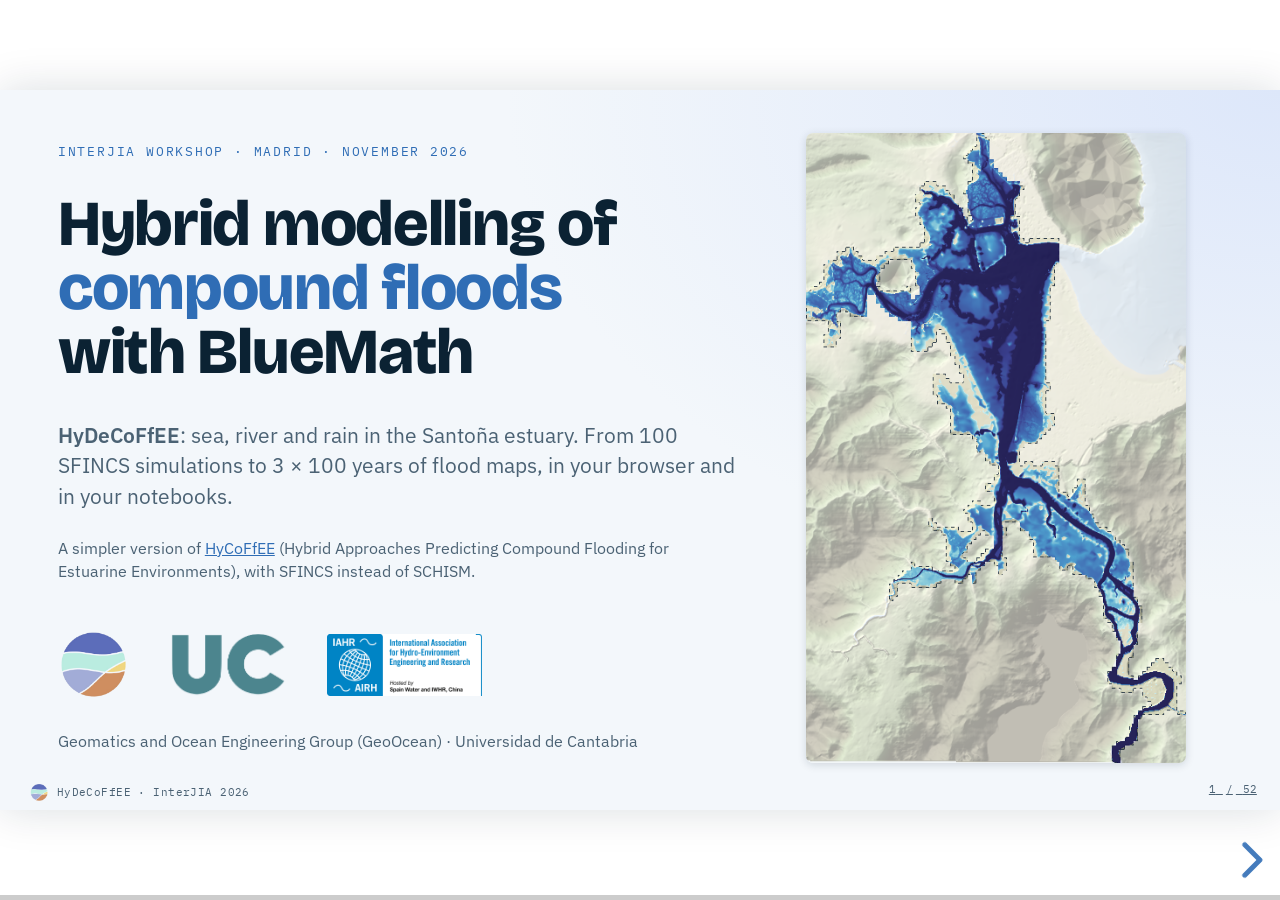
==== commit 3d89f207: "[JOA] change slides" ====
--- a/slides/index.html
+++ b/slides/index.html
@@ -1124,15 +1124,20 @@
             <h2>From weather patterns to daily drivers</h2>
           </div>
           <div class="stack" style="justify-content:center;gap:1.3em">
-            <div class="pipeline" style="grid-template-columns:repeat(4,1fr)">
-              <div class="step fragment fade-up"><span class="n">yearly</span>
-                <h3>Annual weather types</h3>
-                <p>The large-scale ocean-climate state of each year</p><span class="tk k-stats">AWT</span>
-              </div>
+            <div class="pipeline" style="grid-template-columns:repeat(5,1fr)">
               <div class="step fragment fade-up"><span class="n">daily · given</span>
                 <h3>Daily weather types</h3>
-                <p>25 patterns of sea level pressure around Iberia, simulated day by day</p><span class="tk k-stats">KMA
-                  · ALR</span>
+                <p>25 patterns of sea level pressure around Iberia, 1979–2018</p><span class="tk k-stats">PCA ·
+                  KMA</span>
+              </div>
+              <div class="step fragment fade-up"><span class="n">yearly · given</span>
+                <h3>Annual weather types</h3>
+                <p>5 types of year, from the share of each DWT in the year</p><span class="tk k-stats">PCA ·
+                  KMA</span>
+              </div>
+              <div class="step fragment fade-up"><span class="n">simulation · given</span>
+                <h3>Two ALR models</h3>
+                <p>AWT year by year, then DWT day by day with the AWT PCs as covariates</p><span class="tk k-stats">ALR</span>
               </div>
               <div class="step fragment fade-up"><span class="n">daily · notebook 03</span>
                 <h3>One copula per type</h3>
@@ -1144,7 +1149,7 @@
                 <p>110,673 plausible days, with the right dependence</p>
               </div>
             </div>
-            <div class="callout fragment">The DWT series (<code>data/xds_output.nc</code>) is given. In notebook 03 you
+            <div class="callout fragment">The simulated DWT series (<code>data/xds_output.nc</code>) is given. In notebook 03 you
               fit the copulas and simulate the drivers. The tide is added in notebook 04.</div>
           </div>
         </div>
@@ -1155,23 +1160,93 @@
           <div>
             <div class="eyebrow"><span class="nb">03</span> Predictor</div>
             <h2>25 daily weather types</h2>
+            <p class="small muted">Sea level pressure, its gradient and the 500 hPa geopotential, 1979–2018 →
+              <b>PCA</b> (90% of the variance) + <b>KMA</b> guided by local <b class="rain">rain</b> and wind.</p>
           </div>
           <div data-demo="dwt" class="fill"></div>
         </div>
-        <aside class="notes">KMA clustering of the daily atmospheric fields, 1979–2018. Shown: the mean pressure anomaly
-          of each type. Click one: its typical rain, surge and river discharge.</aside>
-      </section>
-
-      <section>
-        <div class="frame">
-          <div>
-            <div class="eyebrow"><span class="nb">03</span> Copulas</div>
-            <h2>A Gaussian copula: dependence and marginals, separately</h2>
-          </div>
-          <div data-demo="copula" class="fill"></div>
-        </div>
-        <aside class="notes">Three steps: correlated normals → uniforms with the normal CDF → any marginal with its
-          inverse CDF. The rank correlation survives every step.</aside>
+        <aside class="notes">KMA clustering of the daily atmospheric fields over the North-East Atlantic, 1979–2018
+          (14,610 days). The KMA is regression guided by local rain and wind, so the types also separate what matters
+          at Santoña. Shown: the mean pressure anomaly of each type. Click one: its typical rain, surge and river
+          discharge.</aside>
+      </section>
+
+      <section>
+        <div class="frame">
+          <div>
+            <div class="eyebrow"><span class="nb">03</span> Annual weather types</div>
+            <h2>From daily types to the character of a year</h2>
+          </div>
+          <div class="cols c-7-3">
+            <div data-demo="awt" class="fill"></div>
+            <div class="stack" style="justify-content:center">
+              <p>Count the DWTs of each year: <b>25 probabilities per year</b>, summing to 100%.</p>
+              <p class="small">Some years have more stormy types, others more anticyclonic ones. <b>PCA</b> (3 PCs) +
+                <b>KMA</b> groups the 40 years into <b>5 annual weather types</b>.</p>
+              <p class="small muted">Each AWT is a different mix of daily types: it sets which days are more likely
+                that year.</p>
+              <div class="callout small">The 3 PCs of each year are kept: they are the <b>covariates</b> of the daily
+                model.</div>
+            </div>
+          </div>
+        </div>
+        <aside class="notes">1 · Rows = years, columns = DWT, colour = share of the days. 2 · Years sorted by AWT, and
+          the PC1–PC2 plane where the KMA works. 3 · AWT centroid minus the average year: red = more frequent.</aside>
+      </section>
+
+      <section>
+        <div class="frame">
+          <div>
+            <div class="eyebrow"><span class="nb">03</span> ALR · annual</div>
+            <h2>Simulating the sequence of years</h2>
+          </div>
+          <div class="cols c-7-3">
+            <div data-demo="awt-alr" class="fill"></div>
+            <div class="stack" style="justify-content:center">
+              <p>An <b>autoregressive logistic regression</b> gives the probability of each AWT next year, knowing this
+                year's.</p>
+              <pre class="mini-code">P(AWT<sub>t</sub> = i) ∝ exp(<span class="hl">α<sub>i</sub></span> + <span class="hl">β<sub>i</sub></span>·AWT<sub>t−1</sub>)</pre>
+              <p class="small">Terms: intercept + <b>Markov order 1</b>. Simulated: 3 × 100 years (2000–2100).</p>
+              <p class="small">Only 6–10 years per AWT: a <b>Gaussian copula</b> with KDE marginals
+                <b>populates</b> the PC space of each AWT (1000 samples).</p>
+              <p class="small muted">Each simulated year then picks its 3 PCs at random from the populated PCs of its
+                AWT.</p>
+              <div class="callout small"><code>ALR_WRP(...).Simulate(num_sims=3, ...)</code></div>
+            </div>
+          </div>
+        </div>
+        <aside class="notes">1 · Historical vs simulated AWT sequences. 2 · Transition probabilities year to year: the
+          simulation reproduces the historical matrix. 3 · PC1–PC2 before (observed years) and after populating: CopulaSimulation(kernels=["KDE"] * 3,
+          num_sim=1000) per AWT gives new PC triplets with the same marginals and correlations as its observed years
+          (300 per AWT shown). These PCs drive the daily ALR.</aside>
+      </section>
+
+      <section>
+        <div class="frame">
+          <div>
+            <div class="eyebrow"><span class="nb">03</span> ALR · daily</div>
+            <h2>Simulating the weather day by day</h2>
+          </div>
+          <div class="cols c-7-3">
+            <div data-demo="dwt-alr" class="fill"></div>
+            <div class="stack" style="justify-content:center">
+              <p>A second ALR gives the probability of each of the 25 DWTs <b>tomorrow</b>.</p>
+              <pre class="mini-code"><span class="hl">intercept</span>
+<span class="hl">season</span>   cos/sin 2πt, 4πt
+<span class="hl">AWT</span>      PC1 PC2 PC3 of the year
+<span class="hl">Markov</span>   DWT of yesterday</pre>
+              <p class="small">The <b>seasonality</b> brings winter storms in winter; the <b>AWT PCs</b> make some
+                years stormier; <b>Markov</b> keeps the persistence of the weather.</p>
+              <p class="small muted">Covariates: the simulated PCs of the annual ALR, one value per year, repeated for
+                every day.</p>
+              <div class="callout small">Output: <code>xds_output.nc</code>, 3 × 100 years of DWTs.</div>
+            </div>
+          </div>
+        </div>
+        <aside class="notes">1 · What the ALR sees each day (1979–1983): the 4 seasonal harmonics, the 3 normalised PCs
+          of the year (background = its AWT; constant through the year) and yesterday's DWT; the output is today's DWT.
+          Fit: 1 intercept + 4 seasonal + 3 PCs + 24 Markov terms, for each of the 25 DWTs. 2 · DWT calendar,
+          historical vs simulated. 3 · Monthly share of each DWT.</aside>
       </section>
 
       <section>
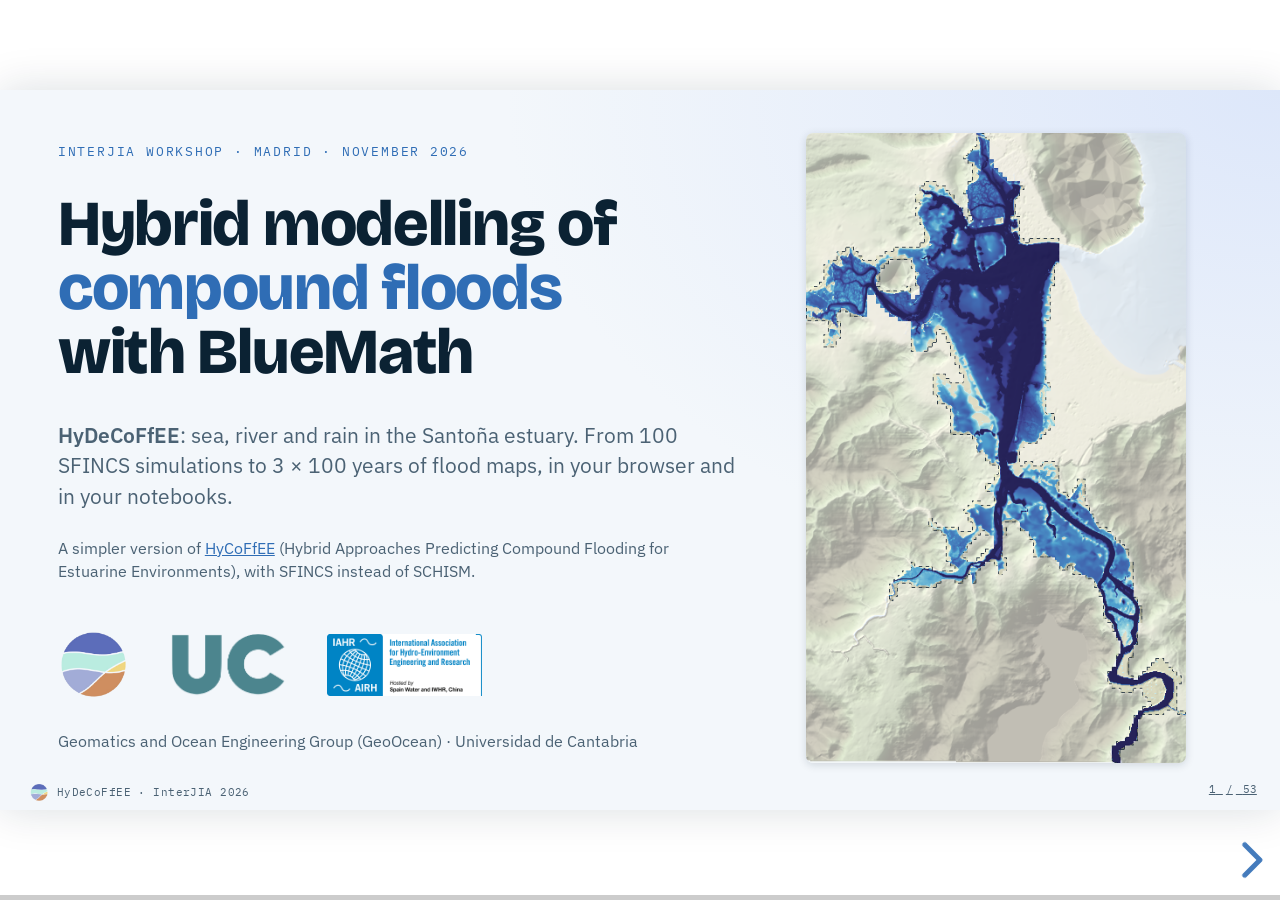
==== commit ab7d80e6: "[JTH] add little changes to make notebooks consistent with slides" ====
--- a/slides/index.html
+++ b/slides/index.html
@@ -1110,7 +1110,7 @@
               <h1>Hundreds of years of weather</h1>
               <p class="lede">Ten years of data cannot tell us the 100-year flood. We simulate plausible days that keep
                 the physics of the weather.</p>
-              <div class="learn"><span>daily weather types</span><span>Gaussian copulas</span><span>validation</span>
+              <div class="learn"><span>weather types</span><span>ALR</span><span>Gaussian copulas</span><span>validation</span>
               </div>
             </div>
           </div>
@@ -1166,8 +1166,8 @@
           <div data-demo="dwt" class="fill"></div>
         </div>
         <aside class="notes">KMA clustering of the daily atmospheric fields over the North-East Atlantic, 1979–2018
-          (14,610 days). The KMA is regression guided by local rain and wind, so the types also separate what matters
-          at Santoña. Shown: the mean pressure anomaly of each type. Click one: its typical rain, surge and river
+          (14,610 days). The KMA clusters the 14 PCs together with the local rain and wind, so the types also separate
+          what matters at Santoña. Shown: the mean pressure anomaly of each type. Click one: its typical rain, surge and river
           discharge.</aside>
       </section>
 
@@ -1206,12 +1206,13 @@
               <p>An <b>autoregressive logistic regression</b> gives the probability of each AWT next year, knowing this
                 year's.</p>
               <pre class="mini-code">P(AWT<sub>t</sub> = i) ∝ exp(<span class="hl">α<sub>i</sub></span> + <span class="hl">β<sub>i</sub></span>·AWT<sub>t−1</sub>)</pre>
-              <p class="small">Terms: intercept + <b>Markov order 1</b>. Simulated: 3 × 100 years (2000–2100).</p>
+              <p class="small">Terms: intercept + <b>Markov order 1</b>. Simulated: 3 sequences, 1999–2100.</p>
               <p class="small">Only 6–10 years per AWT: a <b>Gaussian copula</b> with KDE marginals
                 <b>populates</b> the PC space of each AWT (1000 samples).</p>
               <p class="small muted">Each simulated year then picks its 3 PCs at random from the populated PCs of its
                 AWT.</p>
-              <div class="callout small"><code>ALR_WRP(...).Simulate(num_sims=3, ...)</code></div>
+              <div class="callout small"><code>ALR_WRP(...).Simulate(num_sims=3, ...)</code>: done for you, in
+                <code>data/AWT_SIM_nsims3_2000_2100.nc</code>.</div>
             </div>
           </div>
         </div>
@@ -1239,7 +1240,8 @@
                 years stormier; <b>Markov</b> keeps the persistence of the weather.</p>
               <p class="small muted">Covariates: the simulated PCs of the annual ALR, one value per year, repeated for
                 every day.</p>
-              <div class="callout small">Output: <code>xds_output.nc</code>, 3 × 100 years of DWTs.</div>
+              <div class="callout small">Output, given: <code>data/xds_output.nc</code>, 3 × 100 years of DWTs. Notebook 03
+                starts here.</div>
             </div>
           </div>
         </div>
@@ -1247,6 +1249,19 @@
           of the year (background = its AWT; constant through the year) and yesterday's DWT; the output is today's DWT.
           Fit: 1 intercept + 4 seasonal + 3 PCs + 24 Markov terms, for each of the 25 DWTs. 2 · DWT calendar,
           historical vs simulated. 3 · Monthly share of each DWT.</aside>
+      </section>
+
+      <section>
+        <div class="frame">
+          <div>
+            <div class="eyebrow"><span class="nb">03</span> Copulas</div>
+            <h2>A Gaussian copula: dependence and marginals, separately</h2>
+          </div>
+          <div data-demo="copula" class="fill"></div>
+        </div>
+        <aside class="notes">Three steps: correlated normals → uniforms with the normal CDF → any marginal with its
+          inverse CDF. The rank correlation survives every step. The same tool populates the AWT PCs (previous
+          slides) and, in notebook 03, samples rain, surge + setup and Q for each DWT.</aside>
       </section>
 
       <section>
@@ -1285,6 +1300,7 @@
                 <li>Fit one <b>Gaussian copula</b> per type and look at its correlations.</li>
                 <li>Simulate <b>3 × 100 years</b> from the simulated weather types.</li>
                 <li>Validate: histograms per type, scatter, QQ and annual maxima.</li>
+                <li>Plot one simulation with its <b>DWTs</b> and <b>AWTs</b> underneath.</li>
               </ol>
               <div class="callout small">💬 Try the <code>ECDF</code> kernel instead of <code>KDE</code> for a variable:
                 what happens to the extremes?</div>
